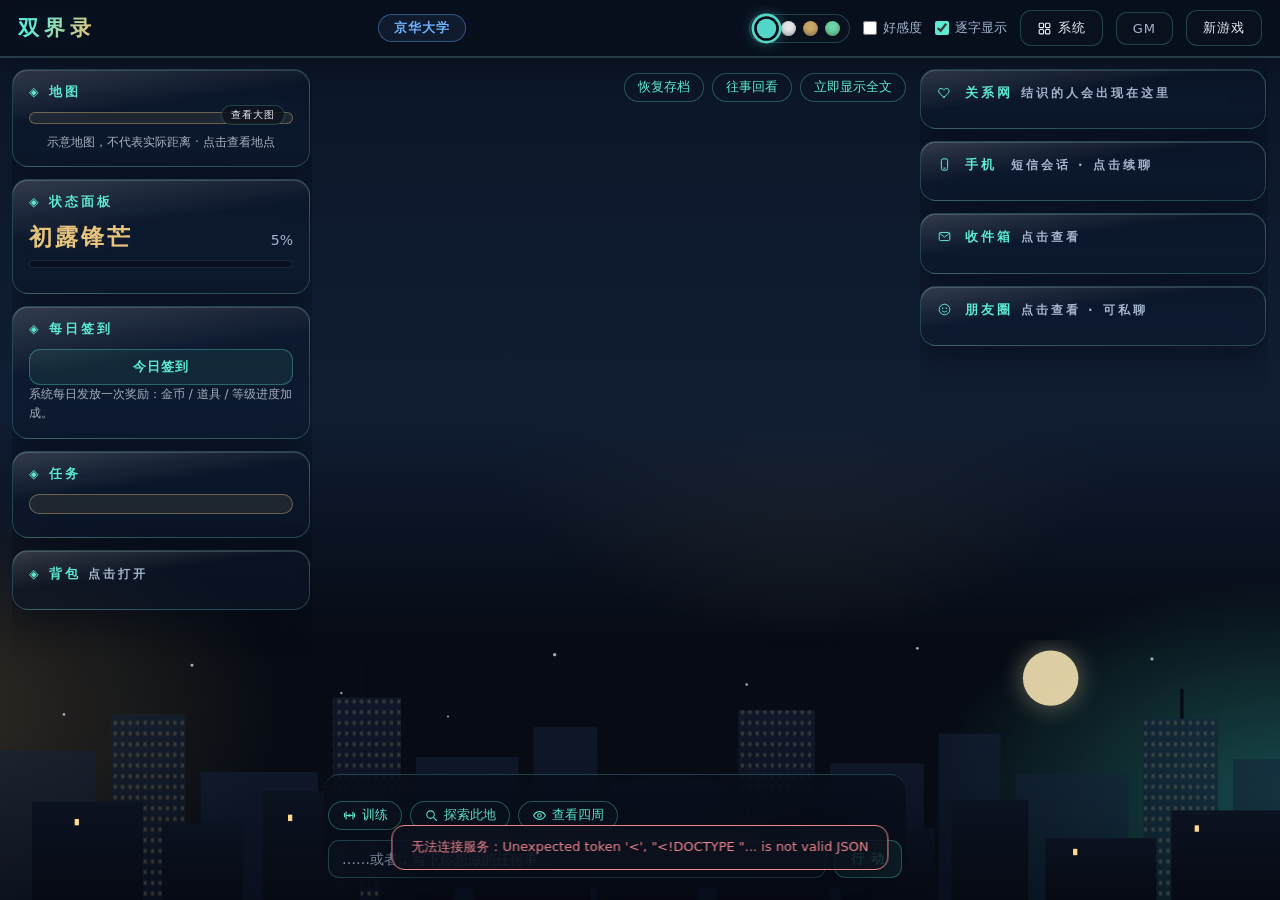
==== static/index.html @ 3343723d "feat: 老虎机改单轮＋商品图标一物一图 - 三滚轮→单滚轮：一轮对准奖品 1.65s 停稳，机身收窄字号放大 - ITEM_ICONS 精确映射 58 条目零重复（含丹药/货币/奖池专属/收藏品）" ====
<!DOCTYPE html>
<html lang="zh-CN">
<head>
<meta charset="UTF-8">
<meta name="viewport" content="width=device-width, initial-scale=1.0">
<title>双界录 · 都市心动</title>
<link rel="stylesheet" href="/static/style.css?v=20261020-urban6">
</head>
<body data-theme="night" data-mobile="story">


<!-- 都市天际线背景（随游戏时段变色；装饰层，不拦截点击） -->
<svg id="city-bg" aria-hidden="true" xmlns="http://www.w3.org/2000/svg" preserveAspectRatio="xMidYMax slice" viewBox="0 0 1200 260">
  <defs>
    <linearGradient id="cb-far" x1="0" y1="0" x2="0" y2="1">
      <stop offset="0" stop-color="var(--city-far, #16233b)"/><stop offset="1" stop-color="var(--city-far2, #0d1526)"/>
    </linearGradient>
    <linearGradient id="cb-near" x1="0" y1="0" x2="0" y2="1">
      <stop offset="0" stop-color="var(--city-near, #0b1220)"/><stop offset="1" stop-color="var(--city-near2, #060a14)"/>
    </linearGradient>
    <pattern id="cb-win" width="7" height="10" patternUnits="userSpaceOnUse">
      <rect x="1.5" y="2" width="3" height="4" rx=".6" fill="var(--city-win, #ffd98a)" opacity=".32"/>
    </pattern>
  </defs>
  <g id="cb-sky">
    <circle cx="985" cy="52" r="26" class="cb-moon"/>
    <circle cx="180" cy="40" r="1.4" class="cb-star"/><circle cx="320" cy="66" r="1.1" class="cb-star tw2"/>
    <circle cx="520" cy="30" r="1.6" class="cb-star tw3"/><circle cx="700" cy="58" r="1.2" class="cb-star"/>
    <circle cx="1080" cy="34" r="1.5" class="cb-star tw2"/><circle cx="60" cy="86" r="1.2" class="cb-star tw3"/>
    <circle cx="860" cy="24" r="1.3" class="cb-star"/><circle cx="420" cy="88" r="1" class="cb-star tw2"/>
  </g>
  <g fill="url(#cb-far)" opacity=".55">
    <rect x="0" y="120" width="90" height="140"/><rect x="104" y="86" width="70" height="174"/>
    <rect x="188" y="140" width="110" height="120"/><rect x="312" y="70" width="64" height="190"/>
    <rect x="390" y="126" width="96" height="134"/><rect x="500" y="98" width="60" height="162"/>
    <rect x="574" y="148" width="104" height="112"/><rect x="692" y="82" width="72" height="178"/>
    <rect x="778" y="132" width="88" height="128"/><rect x="880" y="104" width="58" height="156"/>
    <rect x="952" y="142" width="106" height="118"/><rect x="1072" y="90" width="70" height="170"/>
    <rect x="1156" y="128" width="44" height="132"/>
  </g>
  <g fill="url(#cb-win)">
    <rect x="104" y="86" width="70" height="174" opacity=".5"/><rect x="312" y="70" width="64" height="190" opacity=".5"/>
    <rect x="692" y="82" width="72" height="178" opacity=".5"/><rect x="1072" y="90" width="70" height="170" opacity=".5"/>
  </g>
  <g fill="url(#cb-near)">
    <rect x="30" y="168" width="104" height="92"/><rect x="152" y="188" width="76" height="72"/>
    <rect x="246" y="158" width="92" height="102"/><rect x="356" y="196" width="70" height="64"/>
    <rect x="444" y="170" width="110" height="90"/><rect x="572" y="200" width="82" height="60"/>
    <rect x="672" y="162" width="96" height="98"/><rect x="788" y="192" width="88" height="68"/>
    <rect x="892" y="166" width="72" height="94"/><rect x="980" y="202" width="104" height="58"/>
    <rect x="1098" y="176" width="102" height="84"/>
  </g>
  <g fill="var(--city-win, #ffd98a)">
    <rect x="270" y="180" width="4" height="6" class="cb-blink"/><rect x="472" y="190" width="4" height="6" class="cb-blink b2"/>
    <rect x="700" y="176" width="4" height="6" class="cb-blink b3"/><rect x="1006" y="212" width="4" height="6" class="cb-blink"/>
    <rect x="70" y="184" width="4" height="6" class="cb-blink b2"/><rect x="1120" y="190" width="4" height="6" class="cb-blink b3"/>
  </g>
  <g class="cb-antennas" stroke="var(--city-near2, #060a14)" stroke-width="3">
    <line x1="344" y1="70" x2="344" y2="40"/><line x1="728" y1="82" x2="728" y2="52"/><line x1="1108" y1="90" x2="1108" y2="62"/>
  </g>
</svg>

<!-- 内嵌图标库（线性 24px，离线可用） -->
<svg id="icon-sprite" aria-hidden="true" xmlns="http://www.w3.org/2000/svg" style="display:none">
  <symbol id="ic-bag" viewBox="0 0 24 24"><path d="M5 8h14l-1.2 12H6.2L5 8Z" fill="none" stroke="currentColor" stroke-width="1.6" stroke-linejoin="round"/><path d="M9 8V6a3 3 0 0 1 6 0v2" fill="none" stroke="currentColor" stroke-width="1.6" stroke-linecap="round"/></symbol>
  <symbol id="ic-shop" viewBox="0 0 24 24"><path d="M4 9h16l-1 3H5L4 9Z" fill="none" stroke="currentColor" stroke-width="1.6" stroke-linejoin="round"/><path d="M5.5 12v8h13v-8M9 20v-5h4v5" fill="none" stroke="currentColor" stroke-width="1.6" stroke-linejoin="round"/><path d="M7 9V7a5 5 0 0 1 10 0v2" fill="none" stroke="currentColor" stroke-width="1.6" stroke-linecap="round"/></symbol>
  <symbol id="ic-slot" viewBox="0 0 24 24"><rect x="3.5" y="5.5" width="17" height="13" rx="2.5" fill="none" stroke="currentColor" stroke-width="1.6"/><path d="M8.5 5.5v13M15.5 5.5v13" stroke="currentColor" stroke-width="1.4"/><rect x="5.7" y="9.6" width="1.8" height="4.8" rx=".9" fill="currentColor"/><rect x="12.7" y="8.4" width="1.8" height="6" rx=".9" fill="currentColor"/><rect x="19.2" y="9" width="-1.9" height="4.8" rx=".9" fill="currentColor" transform="translate(-2.2 0)"/></symbol>
  <symbol id="ic-quest" viewBox="0 0 24 24"><path d="M12 3.2 14.5 8l5.2.9-3.7 3.8.8 5.3-4.8-2.6-4.8 2.6.8-5.3L4.3 8.9 9.5 8 12 3.2Z" fill="none" stroke="currentColor" stroke-width="1.5" stroke-linejoin="round"/></symbol>
  <symbol id="ic-codex" viewBox="0 0 24 24"><rect x="5" y="3.5" width="14" height="17" rx="2" fill="none" stroke="currentColor" stroke-width="1.6"/><path d="M9 8h6M9 12h6M9 16h4" stroke="currentColor" stroke-width="1.5" stroke-linecap="round"/></symbol>
  <symbol id="ic-coin" viewBox="0 0 24 24"><circle cx="12" cy="12" r="8" fill="none" stroke="currentColor" stroke-width="1.6"/><path d="M12 8v8M9.5 9.8h3.2a1.8 1.8 0 0 1 0 3.6H10a1.8 1.8 0 0 0 0 3.6h4.3" fill="none" stroke="currentColor" stroke-width="1.4" stroke-linecap="round"/></symbol>
  <symbol id="ic-ticket" viewBox="0 0 24 24"><path d="M4 8a2 2 0 0 0 2-2h12a2 2 0 0 0 2 2v2.4a2.6 2.6 0 0 0 0 5.2V18a2 2 0 0 0-2 2H6a2 2 0 0 0-2-2v-2.4a2.6 2.6 0 0 0 0-5.2V8Z" fill="none" stroke="currentColor" stroke-width="1.5" stroke-linejoin="round"/><path d="M14 6.5v11" stroke="currentColor" stroke-width="1.4" stroke-dasharray="2 2.4"/></symbol>
  <symbol id="ic-heart" viewBox="0 0 24 24"><path d="M12 20s-7-4.3-9-8.5C1.6 8.6 3.4 5.5 6.6 5.5c2 0 3.4 1.1 4.4 2.7 1-1.6 2.4-2.7 4.4-2.7 3.2 0 5 3.1 3.6 6-2 4.2-9 8.5-9 8.5Z" fill="none" stroke="currentColor" stroke-width="1.6" stroke-linejoin="round"/></symbol>
  <symbol id="ic-phone" viewBox="0 0 24 24"><rect x="7" y="3" width="10" height="18" rx="2.4" fill="none" stroke="currentColor" stroke-width="1.6"/><path d="M10.5 17.8h3" stroke="currentColor" stroke-width="1.5" stroke-linecap="round"/></symbol>
  <symbol id="ic-mail" viewBox="0 0 24 24"><rect x="3.5" y="5.5" width="17" height="13" rx="2" fill="none" stroke="currentColor" stroke-width="1.6"/><path d="m4.5 7 7.5 6 7.5-6" fill="none" stroke="currentColor" stroke-width="1.5" stroke-linejoin="round"/></symbol>
  <symbol id="ic-moment" viewBox="0 0 24 24"><circle cx="12" cy="12" r="8.5" fill="none" stroke="currentColor" stroke-width="1.6"/><circle cx="9" cy="10" r="1.2" fill="currentColor"/><circle cx="15" cy="10" r="1.2" fill="currentColor"/><path d="M8.5 14.5a4.5 4.5 0 0 0 7 0" fill="none" stroke="currentColor" stroke-width="1.5" stroke-linecap="round"/></symbol>
  <symbol id="ic-map" viewBox="0 0 24 24"><path d="M9 4 4.5 6v14L9 18l6 2 4.5-2V4L15 6 9 4Z" fill="none" stroke="currentColor" stroke-width="1.6" stroke-linejoin="round"/><path d="M9 4v14M15 6v14" stroke="currentColor" stroke-width="1.4"/></symbol>
  <symbol id="ic-user" viewBox="0 0 24 24"><circle cx="12" cy="8.4" r="3.6" fill="none" stroke="currentColor" stroke-width="1.6"/><path d="M5 20c1-3.4 3.8-5 7-5s6 1.6 7 5" fill="none" stroke="currentColor" stroke-width="1.6" stroke-linecap="round"/></symbol>
</svg>

<header class="topbar">
  <div class="brand">
    <span class="brand-name">双界录</span>
    <span id="demo-badge" class="badge-demo" hidden
          title="未配置模型 API，当前为内置示例剧情。在项目根目录 .env 填入 LLM_BASE_URL / LLM_API_KEY / LLM_MODEL 并重启服务即可接入真实模型。">演示模式</span>
  </div>
  <div class="world-zone">
    <span class="world-chip" id="world-chip">京华大学</span>
  </div>
  <div class="top-actions">
    <div class="theme-dots" title="点击切换界面风格（含夜间模式）">
      <button class="theme-dot" data-theme="night" style="--c:#54d6c8" title="深夜（夜间模式）"></button>
      <button class="theme-dot" data-theme="ink" style="--c:#e8e8e8" title="墨纸（夜间模式）"></button>
      <button class="theme-dot" data-theme="parchment" style="--c:#c9a86a" title="羊皮卷"></button>
      <button class="theme-dot" data-theme="qinglan" style="--c:#6fd3a7" title="青岚"></button>
    </div>
    <label class="toggle" title="显示 / 隐藏好感度数值">
      <input type="checkbox" id="chk-affinity"> <span>好感度</span>
    </label>
    <label class="toggle"><input type="checkbox" id="chk-typing" checked>逐字显示</label>
    <button id="btn-sys" class="btn btn-ghost" title="打开系统界面（状态 / 背包 / 商城 / 抽奖 / 任务）"><svg class="ic" viewBox="0 0 24 24"><rect x="3.5" y="3.5" width="7" height="7" rx="1.5"/><rect x="13.5" y="3.5" width="7" height="7" rx="1.5"/><rect x="3.5" y="13.5" width="7" height="7" rx="1.5"/><rect x="13.5" y="13.5" width="7" height="7" rx="1.5"/></svg>系统</button>
    <a id="btn-gm" class="btn btn-ghost" href="/gm" target="_blank" rel="noopener" title="GM 后台：改写角色性格/身份/礼物偏好（DM 工具）">GM</a>
    <button id="btn-new" class="btn btn-ghost">新游戏</button>
  </div>
</header>
<nav class="mobile-nav" aria-label="游戏面板">
  <button class="mobile-tab" data-panel="story" aria-pressed="true">剧情</button>
  <button class="mobile-tab" data-panel="status" aria-pressed="false">地图与状态</button>
  <button class="mobile-tab" data-panel="people" aria-pressed="false">人物与消息</button>
</nav>

<main class="grid">

  <!-- 左栏：地图 + 系统分格 -->
  <aside class="panel panel-left">
    <section class="card">
      <h3 class="card-title">◈ 地图</h3>
      <div id="map-now" class="map-now"></div>
      <div id="map-canvas" class="map-canvas"></div>
      <p class="dim small map-legend">示意地图，不代表实际距离 · 点击查看地点</p>
    </section>

    <section class="card">
      <h3 class="card-title">◈ 状态面板</h3>
      <div class="realm-row">
        <span id="realm-name" class="realm-name">初露锋芒</span>
        <span id="realm-progress-num" class="dim">5%</span>
      </div>
      <div id="identity-line" class="dim small" title="主角的身份"></div>
      <div id="purse-line" class="dim small" title="金币与抽奖券"></div>
      <div id="technique-line" class="dim small" title="初始天赋，每人限领一次"></div>
      <div id="power-line" class="dim small" title="灵能觉醒：心动系统的隐藏功能"></div>
      <div class="bar"><div id="realm-bar" class="bar-fill"></div></div>
      <div id="stats" class="stats"></div>
    </section>

    <section class="card">
      <h3 class="card-title">◈ 每日签到</h3>
      <button id="btn-signin" class="btn btn-accent full">今日签到</button>
      <p id="signin-hint" class="dim small">系统每日发放一次奖励：金币 / 道具 / 等级进度加成。</p>
    </section>

    <section class="card">
      <h3 class="card-title">◈ 任务</h3>
      <div id="quest-main" class="quest-main"></div>
      <div id="quest-side"></div>
    </section>

    <section class="card">
      <h3 class="card-title card-link" id="bag-card-title" title="点击打开背包">◈ 背包 <span class="dim small">点击打开</span></h3>
      <div id="bag"></div>
    </section>
  </aside>

  <!-- 中栏：剧情阅读流 -->
  <section class="panel panel-center">
    <div class="reading-tools"><button id="btn-backups" class="chip">恢复存档</button><button id="btn-history" class="chip">往事回看</button><button id="btn-reveal" class="chip">立即显示全文</button></div>
    <div id="story-flow"></div>
    <div class="action-zone">
      <p id="busy-hint" role="status" aria-live="polite" hidden>正在推演，生成期间请稍候；失败后可重试，原进度会保留。</p>
      <div id="choices" class="choices"></div>
      <div class="quick-row">
        <button class="chip" data-qa="cultivate" title="投入训练——健身或自习，提升自己"><svg class="ic" viewBox="0 0 24 24"><path d="M6.5 6.5v11M17.5 6.5v11M4 9v5M20 9v5M6.5 12h11"/><circle cx="12" cy="12" r="1.2"/></svg>训练</button>
        <button class="chip" data-qa="explore" title="探索当前地点周边，可能揭示迷雾"><svg class="ic" viewBox="0 0 24 24"><circle cx="10.5" cy="10.5" r="6"/><path d="m15.5 15.5 4.5 4.5"/></svg>探索此地</button>
        <button class="chip" data-qa="look" title="观察四周环境与人物"><svg class="ic" viewBox="0 0 24 24"><path d="M2.5 12S6 5.8 12 5.8 21.5 12 21.5 12 18 18.2 12 18.2 2.5 12 2.5 12Z"/><circle cx="12" cy="12" r="2.8"/></svg>查看四周</button>
      </div>
      <div class="input-row">
        <input id="free-input" type="text" maxlength="500" placeholder="……或者，写下你想做的任何事">
        <button id="btn-act" class="btn btn-accent">行 动</button>
      </div>
    </div>
  </section>

  <!-- 右栏：关系网 + 收件箱分格 -->
  <aside class="panel panel-right">
    <section class="card" id="relations-card">
      <h3 class="card-title"><svg class="ci"><use href="#ic-heart"/></svg> 关系网 <span class="dim small">结识的人会出现在这里</span></h3>
      <div id="relations"></div>
    </section>
    <section class="card">
      <h3 class="card-title"><svg class="ci"><use href="#ic-phone"/></svg> 手机 <span class="dim small phone-hint">短信会话 · 点击续聊</span></h3>
      <div id="phone-list"></div>
    </section>
    <section class="card">
      <h3 class="card-title"><svg class="ci"><use href="#ic-mail"/></svg> 收件箱 <span class="dim small">点击查看</span> <span id="inbox-dot" class="dot" hidden></span></h3>
      <div id="inbox" class="inbox-list"></div>
    </section>
    <section class="card">
      <h3 class="card-title"><svg class="ci"><use href="#ic-moment"/></svg> 朋友圈 <span class="dim small">点击查看 · 可私聊</span></h3>
      <div id="moments" class="inbox-list moments-list"></div>
    </section>
  </aside>
</main>

<!-- 地图大图查看界面 -->
<div id="map-modal" class="map-modal" role="dialog" aria-modal="true" aria-label="世界地图" hidden>
  <div class="map-modal-box">
    <div class="map-modal-head">
      <div id="map-crumbs" class="map-crumbs"></div>
      <div id="map-now-big" class="map-now"></div>
      <button id="map-modal-close" class="tab-close" title="关闭">✕</button>
    </div>
    <div id="map-canvas-big" class="map-canvas map-canvas-big"></div>
    <div id="map-detail" class="map-detail" hidden></div>
  </div>
</div>

<!-- 系统界面（状态 / 背包 / 任务） -->
<div id="sys-modal" class="overlay" role="dialog" aria-modal="true" aria-label="系统" hidden>
  <div class="sys-box">
    <div class="sys-head">
      <div class="sys-tabs">
        <button class="sys-tab active" data-tab="status"><svg class="ti"><use href="#ic-user"/></svg>状态</button>
        <button class="sys-tab" data-tab="bag"><svg class="ti"><use href="#ic-bag"/></svg>背包</button>
        <button class="sys-tab" data-tab="shop"><svg class="ti"><use href="#ic-shop"/></svg>商城</button>
        <button class="sys-tab" data-tab="lottery"><svg class="ti"><use href="#ic-slot"/></svg>抽奖</button>
        <button class="sys-tab" data-tab="quest"><svg class="ti"><use href="#ic-quest"/></svg>任务</button>
        <button class="sys-tab" data-tab="codex"><svg class="ti"><use href="#ic-codex"/></svg>图鉴</button>
      </div>
      <button id="sys-modal-close" class="tab-close" title="关闭">✕</button>
    </div>
    <div class="sys-body">
      <section id="sys-tab-status" class="sys-pane active">
        <div class="realm-row">
          <span id="sys-realm-name" class="realm-name"></span>
          <span id="sys-realm-pct" class="dim"></span>
        </div>
        <div class="bar"><div id="sys-realm-bar" class="bar-fill"></div></div>
        <div id="sys-stats" class="stats"></div>
        <div class="npc-sec">◈ 穿搭栏</div>
        <div id="sys-equip" class="equip-grid"></div>
        <div class="sys-signin">
          <button id="sys-btn-signin" class="btn btn-accent full">今日签到</button>
          <p class="dim small">系统每日发放一次奖励：金币 / 道具 / 等级进度加成。</p>
        </div>
      </section>
      <section id="sys-tab-bag" class="sys-pane">
        <div id="sys-bag" class="bag-grid"></div>
      </section>
      <section id="sys-tab-shop" class="sys-pane">
        <div id="sys-currency" class="map-now"></div>
        <div id="shop-cats" class="shop-cats" role="tablist" aria-label="商城分类"></div>
        <div id="sys-shop" class="bag-grid"></div>
      </section>
      <section id="sys-tab-lottery" class="sys-pane">
        <div class="lottery-top">
          <div class="lottery-tickets">🎟 抽奖券剩余 <b id="lot-tickets">…</b> 张 <span class="dim small" id="lot-total"></span></div>
          <button id="lot-draw" class="btn btn-accent lot-draw-btn">立 即 抽 奖</button>
        </div>
        <div id="lot-slot-wrap" class="lot-slot-wrap" aria-hidden="true">
          <div class="slot-marquee"><span class="slot-bulb"></span>LUCKY · 都市老虎机<span class="slot-bulb r"></span></div>
          <div class="slot-body">
            <div class="slot-reel single"><div class="slot-strip" data-reel="0"></div></div>
            <div class="slot-payline"></div>
          </div>
          <div class="slot-feet">☜ 拉杆在右边的按钮上 —— 立即抽奖 ☞</div>
        </div>
        <div id="lot-result" class="lot-result" hidden></div>
        <div class="npc-sec">◈ 新手奖池</div>
        <div id="lot-pools" class="lot-pools"></div>
        <div class="npc-sec">◈ 最近抽取</div>
        <div id="lot-history" class="lot-history"></div>
      </section>
      <section id="sys-tab-quest" class="sys-pane">
        <div id="sys-quest-main"></div>
        <div id="sys-quest-side"></div>
      </section>
      <section id="sys-tab-codex" class="sys-pane">
        <div class="npc-sec">◈ 人物图鉴</div>
        <div id="codex-people" class="codex-grid"></div>
        <div class="npc-sec">◈ 地点图鉴</div>
        <div id="codex-places" class="dim small"></div>
        <div class="npc-sec">◈ 成就</div>
        <div id="codex-achievements" class="codex-ach"></div>
      </section>
    </div>
  </div>
</div>

<!-- NPC 详情弹窗 -->
<div id="npc-modal" role="dialog" aria-modal="true" aria-label="人物档案" hidden>
  <div class="npc-box">
    <div class="sys-head">
      <div id="npc-m-title"></div>
      <button id="npc-modal-close" class="tab-close" title="关闭">✕</button>
    </div>
    <div id="npc-m-body"></div>
  </div>
</div>

<!-- 消息详情弹窗 -->
<div id="msg-modal" role="dialog" aria-modal="true" aria-label="消息详情" hidden>
  <div class="npc-box">
    <div class="sys-head">
      <div id="msg-m-title"></div>
      <button id="msg-modal-close" class="tab-close" title="关闭">✕</button>
    </div>
    <div id="msg-m-body"></div>
  </div>
</div>

<!-- 赠送礼物选人弹窗 -->
<div id="gift-modal" class="overlay" role="dialog" aria-modal="true" aria-label="赠送礼物" hidden>
  <div class="sys-box gift-box">
    <div class="sys-head">
      <h2 id="gift-title">把礼物送给谁？</h2>
      <button id="gift-close" class="tab-close" aria-label="关闭">✕</button>
    </div>
    <div id="gift-pick" class="gift-list"></div>
  </div>
</div>

<!-- 手机聊天弹窗 -->
<div id="chat-modal" class="overlay" role="dialog" aria-modal="true" aria-label="手机短信" hidden>
  <div class="sys-box chat-box">
    <div class="sys-head">
      <h2 id="chat-title">短信</h2>
      <button id="chat-close" class="tab-close" aria-label="关闭">✕</button>
    </div>
    <div id="chat-body" class="chat-body"></div>
    <div class="chat-input-row">
      <input id="chat-input" type="text" maxlength="200" placeholder="输入消息……">
      <button id="chat-send" class="btn btn-accent">发送</button>
    </div>
  </div>
</div>

<!-- 结局弹窗 -->
<div id="ending-modal" class="overlay" role="dialog" aria-modal="true" aria-label="大结局" hidden>
  <div class="sys-box ending-box">
    <h2 id="ending-title">大结局</h2>
    <p id="ending-text" class="dim"></p>
    <button id="ending-close" class="btn btn-accent full">写下句点，继续番外</button>
  </div>
</div>

<!-- 新游戏弹窗 -->
<div id="modal" class="modal-mask" role="dialog" aria-modal="true" aria-labelledby="new-title" hidden>
  <div class="modal">
    <h2 id="new-title">开启新的故事</h2>
    <p class="dim">你是京华大学的大一新生。报到日的夜晚，神秘的"心动系统"降临——属于你的大学生活，就此开场。</p>
    <label class="field">主角姓名
      <input id="inp-name" type="text" maxlength="12" value="林川">
    </label>
    <div class="modal-actions">
      <button id="btn-start" class="btn btn-accent">开始游戏</button>
      <button id="btn-cancel-new" class="btn btn-ghost">返回</button>
    </div>
  </div>
</div>
<div id="history-modal" class="overlay" role="dialog" aria-modal="true" aria-label="往事回看" hidden>
  <div class="sys-box">
    <div class="sys-head"><h2 id="history-title">往事回看</h2><button id="history-close" class="tab-close" aria-label="关闭">✕</button></div>
    <div id="history-body" class="sys-body"></div>
  </div>
</div>

<div id="toast" class="toast" hidden></div>

<script src="/static/app.js?v=20261019-urban5"></script>
</body>
</html>
---- static/style.css ----
/* ============================================================
   双界录 · 玻璃拟态设计系统
   概念：夜色灵境 HUD —— 玻璃面板即"系统"的具象
   层级：极光背景 → 玻璃卡(blur14) → 玻璃控件(blur8) → 玻璃浮层(blur24)
   ============================================================ */

/* ============ 主题令牌 ============ */
:root, body[data-theme="night"] {
  --bg: #070b14;
  --aurora-a: rgba(64, 224, 208, .30);   /* 灵气·青 */
  --aurora-b: rgba(230, 192, 105, .22);  /* 灵气·金 */
  --aurora-c: rgba(96, 140, 255, .26);   /* 都市·蓝 */
  --glass-bg: rgba(16, 23, 38, .48);
  --glass-bg-strong: rgba(12, 17, 29, .78);
  --glass-bd: rgba(115, 235, 235, .22);
  --glass-hl: rgba(255, 255, 255, .16);  /* 顶部高光 */
  --glass-bar: rgba(9, 13, 22, .66);
  --line: rgba(255, 255, 255, .09);
  --text: #e6edf7;
  --dim: #a4b4cc;
  --accent: #5eead4;
  --gold: #e8c57c;
  --urban: #6fb1ff;
  --xianxia: #7fe3b8;
  --danger: #f08690;
  --shadow: rgba(2, 6, 16, .45);
  --tintA-bg: rgba(94, 234, 212, .08);
  --tintA-bd: rgba(94, 234, 212, .32);
  --tintG-bg: rgba(232, 197, 124, .09);
  --tintG-bd: rgba(232, 197, 124, .38);
  --tintU-bg: rgba(111, 177, 255, .09);
  --tintU-bd: rgba(111, 177, 255, .38);
  --mask: rgba(3, 7, 15, .62);
  --map-water: rgba(8, 14, 26, .55);
  --map-label-stroke: rgba(4, 8, 16, .65);
  --blur-card: 14px;
  --blur-bar: 20px;
  --blur-modal: 24px;
}

body[data-theme="ink"] {
  --bg: #060607;
  --aurora-a: rgba(235, 240, 255, .10);
  --aurora-b: rgba(255, 255, 255, .06);
  --aurora-c: rgba(200, 208, 228, .09);
  --glass-bg: rgba(22, 22, 26, .50);
  --glass-bg-strong: rgba(14, 14, 17, .80);
  --glass-bd: rgba(255, 255, 255, .17);
  --glass-hl: rgba(255, 255, 255, .12);
  --glass-bar: rgba(10, 10, 12, .68);
  --line: rgba(255, 255, 255, .12);
  --text: #eceef2;
  --dim: #a8a8b6;
  --accent: #d6dade;
  --gold: #c2ab74;
  --urban: #a9c4e8;
  --xianxia: #b4d4c0;
  --danger: #da9098;
  --shadow: rgba(0, 0, 0, .5);
  --tintA-bg: rgba(255, 255, 255, .05);
  --tintA-bd: rgba(255, 255, 255, .18);
  --tintG-bg: rgba(194, 171, 116, .09);
  --tintG-bd: rgba(194, 171, 116, .32);
  --tintU-bg: rgba(169, 196, 232, .07);
  --tintU-bd: rgba(169, 196, 232, .3);
  --mask: rgba(0, 0, 0, .6);
  --map-water: rgba(12, 12, 15, .5);
  --map-label-stroke: rgba(5, 5, 8, .6);
}

body[data-theme="parchment"] {
  --bg: #efe7d6;
  --aurora-a: rgba(196, 148, 66, .20);
  --aurora-b: rgba(226, 178, 108, .26);
  --aurora-c: rgba(150, 120, 70, .14);
  --glass-bg: rgba(255, 252, 243, .52);
  --glass-bg-strong: rgba(252, 247, 235, .82);
  --glass-bd: rgba(132, 96, 34, .30);
  --glass-hl: rgba(255, 255, 255, .75);
  --glass-bar: rgba(247, 240, 224, .7);
  --line: rgba(120, 90, 40, .18);
  --text: #35291a;
  --dim: #5e4e35;
  --accent: #8a6a26;
  --gold: #9c7a24;
  --urban: #3e6899;
  --xianxia: #47765a;
  --danger: #a34040;
  --shadow: rgba(120, 90, 40, .22);
  --tintA-bg: rgba(138, 106, 38, .08);
  --tintA-bd: rgba(138, 106, 38, .32);
  --tintG-bg: rgba(156, 122, 36, .10);
  --tintG-bd: rgba(156, 122, 36, .4);
  --tintU-bg: rgba(62, 104, 153, .08);
  --tintU-bd: rgba(62, 104, 153, .34);
  --mask: rgba(90, 70, 40, .32);
  --map-water: rgba(216, 197, 158, .55);
  --map-label-stroke: rgba(255, 250, 238, .92);
}

body[data-theme="qinglan"] {
  --bg: #06100c;
  --aurora-a: rgba(96, 220, 160, .28);
  --aurora-b: rgba(214, 190, 116, .18);
  --aurora-c: rgba(70, 160, 200, .18);
  --glass-bg: rgba(14, 27, 21, .48);
  --glass-bg-strong: rgba(10, 20, 15, .8);
  --glass-bd: rgba(140, 255, 200, .23);
  --glass-hl: rgba(230, 255, 240, .13);
  --glass-bar: rgba(8, 17, 12, .68);
  --line: rgba(190, 255, 220, .1);
  --text: #e0efe6;
  --dim: #9ab8a8;
  --accent: #74dcb0;
  --gold: #dcc282;
  --urban: #79b2e8;
  --xianxia: #8ce6bc;
  --danger: #e8848f;
  --shadow: rgba(1, 8, 5, .45);
  --tintA-bg: rgba(116, 220, 176, .08);
  --tintA-bd: rgba(116, 220, 176, .3);
  --tintG-bg: rgba(220, 194, 130, .08);
  --tintG-bd: rgba(220, 194, 130, .34);
  --tintU-bg: rgba(121, 178, 232, .08);
  --tintU-bd: rgba(121, 178, 232, .3);
  --mask: rgba(2, 10, 6, .6);
  --map-water: rgba(7, 18, 13, .55);
  --map-label-stroke: rgba(3, 10, 7, .65);
}

/* ============ 基础 ============ */
* { box-sizing: border-box; margin: 0; padding: 0; }
[hidden] { display: none !important; }

html, body { height: 100%; }

body {
  background: var(--bg);
  color: var(--text);
  font-family: "Microsoft YaHei UI", "Microsoft YaHei", "PingFang SC", system-ui, sans-serif;
  display: flex;
  flex-direction: column;
  height: 100vh;
  overflow: hidden;
  font-size: 14px;
}

/* 灵气极光：唯一的的环境动效 */
body::before, body::after {
  content: "";
  position: fixed;
  inset: -30%;
  z-index: -1;
  pointer-events: none;
  background:
    radial-gradient(38% 32% at 24% 22%, var(--aurora-a), transparent 70%),
    radial-gradient(30% 26% at 78% 30%, var(--aurora-c), transparent 70%),
    radial-gradient(34% 30% at 60% 82%, var(--aurora-b), transparent 70%);
}
body::after {
  background:
    radial-gradient(26% 22% at 82% 74%, var(--aurora-a), transparent 70%),
    radial-gradient(30% 24% at 12% 68%, var(--aurora-b), transparent 70%),
    radial-gradient(24% 30% at 58% 42%, var(--aurora-b), transparent 72%);
  animation: aurora-drift 28s ease-in-out infinite alternate;
}
body::before { animation: aurora-drift 36s ease-in-out infinite alternate-reverse; }

@keyframes aurora-drift {
  from { transform: translate3d(-2%, -1.5%, 0) scale(1); }
  to   { transform: translate3d(2.5%, 2%, 0) scale(1.06); }
}

.dim { color: var(--dim); }
.small { font-size: 12px; line-height: 1.6; }

:focus-visible { outline: 2px solid var(--accent); outline-offset: 2px; border-radius: 6px; }

button { font-family: inherit; cursor: pointer; }

/* 细滚动条 */
::-webkit-scrollbar { width: 8px; height: 8px; }
::-webkit-scrollbar-thumb { background: var(--glass-bd); border-radius: 4px; }
::-webkit-scrollbar-thumb:hover { background: var(--line); }
::-webkit-scrollbar-track { background: transparent; }

/* ============ 顶栏（最实的玻璃层） ============ */
.topbar {
  display: flex;
  align-items: center;
  justify-content: space-between;
  gap: 12px;
  padding: 10px 18px;
  border-bottom: 1px solid var(--glass-bd);
  background: var(--glass-bar);
  backdrop-filter: blur(var(--blur-bar)) saturate(150%);
  -webkit-backdrop-filter: blur(var(--blur-bar)) saturate(150%);
  box-shadow: inset 0 1px 0 var(--glass-hl), 0 4px 24px var(--shadow);
  flex-shrink: 0;
  z-index: 10;
}

.brand { display: flex; align-items: center; gap: 10px; }
.brand-name {
  font-size: 21px;
  font-weight: 700;
  letter-spacing: 5px;
  background: linear-gradient(120deg, var(--accent) 20%, var(--gold) 90%);
  -webkit-background-clip: text;
  background-clip: text;
  color: transparent;
  filter: drop-shadow(0 0 14px var(--tintA-bg));
}

.badge-demo {
  font-size: 11px;
  color: var(--gold);
  border: 1px solid var(--tintG-bd);
  background: var(--tintG-bg);
  border-radius: 999px;
  padding: 2px 9px;
  cursor: help;
  backdrop-filter: blur(8px);
}

.world-zone { display: flex; align-items: center; gap: 10px; }

.world-chip {
  padding: 4px 15px;
  border-radius: 999px;
  font-size: 13px;
  font-weight: 600;
  letter-spacing: 1px;
  border: 1px solid var(--tintU-bd);
  color: var(--urban);
  background: var(--tintU-bg);
  backdrop-filter: blur(8px);
  white-space: nowrap;
}
.world-chip.xianxia {
  border-color: var(--tintA-bd);
  color: var(--xianxia);
  background: var(--tintA-bg);
}

.top-actions { display: flex; align-items: center; gap: 13px; }

/* 风格色点 */
.theme-dots {
  display: flex;
  align-items: center;
  gap: 7px;
  padding: 6px 9px;
  border: 1px solid var(--glass-bd);
  border-radius: 999px;
  background: var(--glass-bg);
  backdrop-filter: blur(8px);
}
.theme-dot {
  width: 15px;
  height: 15px;
  border-radius: 50%;
  border: none;
  background: var(--c);
  box-shadow: inset 0 -2px 4px rgba(0, 0, 0, .3), 0 0 0 1px rgba(0, 0, 0, .2);
  transition: transform .15s ease, box-shadow .15s ease;
  padding: 0;
}
.theme-dot:hover { transform: scale(1.3); }
.theme-dot.active {
  transform: scale(1.3);
  box-shadow: 0 0 0 2px var(--bg), 0 0 0 4px var(--c), 0 0 12px var(--c);
}

.toggle { display: flex; align-items: center; gap: 6px; font-size: 13px; color: var(--dim); cursor: pointer; white-space: nowrap; }
.toggle input { accent-color: var(--accent); width: 14px; height: 14px; }

/* ============ 三栏布局 ============ */
.grid {
  flex: 1;
  min-height: 0;
  display: grid;
  grid-template-columns: 300px minmax(0, 1fr) 348px;
  gap: 12px;
  padding: 12px;
}

.panel { min-height: 0; display: flex; flex-direction: column; gap: 12px; overflow-y: auto; padding-right: 2px; }

/* ============ 玻璃卡片 ============ */
.card {
  background:
    linear-gradient(172deg, var(--glass-hl), transparent 40%),
    var(--glass-bg);
  backdrop-filter: blur(var(--blur-card)) saturate(140%);
  -webkit-backdrop-filter: blur(var(--blur-card)) saturate(140%);
  border: 1px solid var(--glass-bd);
  border-radius: 16px;
  padding: 14px 16px;
  flex-shrink: 0;
  box-shadow: 0 10px 34px var(--shadow), inset 0 1px 0 var(--glass-hl);
}
.card-title {
  font-size: 12.5px;
  letter-spacing: 3px;
  color: var(--accent);
  margin-bottom: 11px;
  font-weight: 600;
}

/* ============ 地图卡片 ============ */
.map-now {
  font-size: 12px;
  color: var(--gold);
  background: var(--tintG-bg);
  border: 1px solid var(--tintG-bd);
  border-radius: 8px;
  padding: 5px 9px;
  margin-bottom: 9px;
}

.map-tabs { display: flex; gap: 5px; margin-bottom: 9px; }
.map-tab {
  flex: 1;
  background: transparent;
  border: 1px solid var(--line);
  border-radius: 8px;
  color: var(--dim);
  font-size: 12px;
  padding: 5px 0;
  letter-spacing: 2px;
  transition: all .15s ease;
}
.map-tab:hover { color: var(--text); border-color: var(--glass-bd); }
.map-tab.active {
  color: var(--accent);
  border-color: var(--tintA-bd);
  background: var(--tintA-bg);
}

.map-canvas { position: relative; cursor: zoom-in; border-radius: 12px; }
.map-canvas svg {
  width: 100%;
  height: auto;
  display: block;
  border-radius: 12px;
  background: rgba(0, 0, 0, .12);
}
.map-canvas::after {
  content: "查看大图";
  position: absolute;
  right: 8px;
  bottom: 8px;
  font-size: 10px;
  letter-spacing: 1px;
  color: var(--text);
  background: var(--glass-bg-strong);
  border: 1px solid var(--glass-bd);
  backdrop-filter: blur(8px);
  border-radius: 999px;
  padding: 2px 9px;
  pointer-events: none;
}
.map-legend { margin-top: 7px; text-align: center; color: var(--text); opacity: .72; }
#signin-hint { color: var(--text); opacity: .7; }

.mplace { cursor: pointer; }
.mplace:hover .mp-dot { fill: var(--gold); }
.mp-dot {
  fill: var(--accent);
  stroke: var(--bg);
  stroke-width: 1.5;
  transition: fill .12s ease;
}
.mp-label {
  fill: var(--text);
  font-size: 11.5px;
  paint-order: stroke;
  stroke: rgba(0, 0, 0, .55);
  stroke-width: 3px;
  font-family: "Microsoft YaHei UI", "Microsoft YaHei", sans-serif;
}
.mplace:hover .mp-label { fill: var(--gold); }
.mp-cur {
  fill: none;
  stroke: var(--accent);
  stroke-width: 1.5;
  transform-box: fill-box;
  transform-origin: center;
  animation: mp-pulse 1.8s ease-out infinite;
}
@keyframes mp-pulse {
  0% { transform: scale(.55); opacity: 1; }
  100% { transform: scale(2); opacity: 0; }
}
/* ---- 三级地图：标注牌 / 未探明 / 建筑 ---- */
.lp-bg { fill: rgba(10, 16, 14, .60); stroke: rgba(255, 255, 255, .10); stroke-width: .6; }
.lp-t {
  fill: var(--text); letter-spacing: .5px;
  font-family: "Noto Serif SC", "STZhongsong", "SimSun", serif;
}
.lp-gold .lp-bg { stroke: rgba(255, 209, 102, .5); }
.lp-gold .lp-t { fill: var(--gold); font-weight: 700; }
.lp-und .lp-bg { fill: rgba(10, 16, 14, .45); stroke: var(--dim); stroke-dasharray: 2 2; }
.lp-und .lp-t { fill: var(--dim); }
body[data-theme="parchment"] .lp-bg { fill: rgba(64, 50, 30, .55); }
.undisc { opacity: .82; }
.undisc-ring { fill: none; stroke: var(--dim); stroke-width: .8; stroke-dasharray: 3 4; opacity: .8; }
.mplace.undisc:hover, .mcountry.undisc:hover, .mcity.undisc:hover { opacity: 1; }
.bld { transition: transform .15s ease; }
.mplace:hover .bld { transform: translateY(-1.5px); }
.bwall { fill: var(--tintG-bg); stroke: var(--tintG-bd); stroke-width: .7; }
.broof { fill: var(--gold); opacity: .85; }
.brim { fill: none; stroke: var(--tintA-bd); stroke-width: 1.1; }
.bld-shadow { fill: rgba(0, 0, 0, .28); }
.md-und {
  font-size: 11px; color: var(--dim);
  border: 1px dashed var(--dim); border-radius: 8px; padding: 1px 8px;
}

/* ============ 系统面板 ============ */
.realm-row { display: flex; justify-content: space-between; align-items: baseline; margin-bottom: 7px; }
.realm-name { font-size: 23px; font-weight: 700; color: var(--gold); letter-spacing: 3px; text-shadow: 0 0 18px var(--tintG-bg); }

.bar {
  height: 8px;
  border-radius: 4px;
  background: rgba(0, 0, 0, .3);
  border: 1px solid var(--line);
  overflow: hidden;
}
.bar-fill {
  height: 100%;
  width: 0;
  background: linear-gradient(90deg, var(--accent), var(--gold));
  box-shadow: 0 0 10px var(--tintA-bd);
  transition: width .7s cubic-bezier(.22, 1, .36, 1);
}

.stats { display: grid; grid-template-columns: 1fr 1fr; gap: 7px; margin-top: 11px; }
.stat {
  background: var(--tintA-bg);
  border: 1px solid var(--tintA-bd);
  border-radius: 9px;
  padding: 6px 9px;
  font-size: 12px;
  display: flex;
  justify-content: space-between;
  backdrop-filter: blur(6px);
}
.stat b { color: var(--accent); font-weight: 600; }
.stat-b { font-style: normal; font-size: 10px; color: var(--gold); margin-left: 3px; }

.quest-main {
  border: 1px solid var(--tintG-bd);
  background: var(--tintG-bg);
  border-radius: 11px;
  padding: 9px 11px;
  margin-bottom: 9px;
}
.quest-main .q-title { color: var(--gold); font-size: 13px; font-weight: 600; margin-bottom: 4px; }
.quest-side {
  border: 1px solid var(--tintU-bd);
  background: var(--tintU-bg);
  border-radius: 11px;
  padding: 9px 11px;
  margin-bottom: 7px;
}
.quest-side .q-title { color: var(--urban); font-size: 13px; font-weight: 600; margin-bottom: 4px; }
.q-desc { font-size: 12px; color: var(--dim); line-height: 1.65; }
.quest-done { opacity: .5; border-style: dashed; }
.quest-done .q-title { color: var(--dim); }

.item-row {
  display: flex;
  justify-content: space-between;
  gap: 8px;
  padding: 6px 0;
  border-bottom: 1px solid var(--line);
  font-size: 13px;
}
.item-row:last-child { border-bottom: none; }
.item-count { color: var(--gold); flex-shrink: 0; }
.item-desc { color: var(--dim); font-size: 11px; }

/* ============ 剧情阅读流 ============ */
.panel-center { overflow: hidden; }

#story-flow {
  flex: 1;
  min-height: 0;
  overflow-y: auto;
  padding: 20px 10px 14px 2px;
}

.seg { padding: 14px 4px 18px; animation: seg-in .4s ease; }
.seg + .seg { border-top: 1px solid var(--line); }

@keyframes seg-in {
  from { opacity: 0; transform: translateY(6px); }
  to { opacity: 1; transform: none; }
}

.seg-head {
  display: flex;
  align-items: center;
  gap: 8px;
  margin-bottom: 9px;
  font-size: 11px;
  color: var(--dim);
  letter-spacing: 1.5px;
}
.wchip {
  font-size: 10px;
  padding: 1.5px 9px;
  border-radius: 999px;
  border: 1px solid var(--tintU-bd);
  color: var(--urban);
  background: var(--tintU-bg);
}
.wchip.xianxia { border-color: var(--tintA-bd); color: var(--xianxia); background: var(--tintA-bg); }

.seg-text {
  font-family: "Noto Serif SC", "Source Han Serif SC", "STZhongsong", "SimSun", serif;
  font-size: 16px;
  line-height: 2.05;
  white-space: pre-wrap;
  text-align: justify;
}

.seg-chosen {
  margin-top: 9px;
  font-size: 12px;
  color: var(--dim);
  font-style: italic;
  padding-left: 11px;
  border-left: 2px solid var(--tintA-bd);
}

.action-zone {
  border-top: 1px solid var(--glass-bd);
  padding: 12px 4px 10px;
  background: var(--glass-bar);
  backdrop-filter: blur(var(--blur-bar)) saturate(140%);
  -webkit-backdrop-filter: blur(var(--blur-bar)) saturate(140%);
  border-radius: 16px 16px 0 0;
}

.choices { display: grid; gap: 12px; margin-bottom: 14px; }

.choice-btn {
  text-align: left;
  color: var(--text);
  background: var(--glass-bg);
  backdrop-filter: blur(8px);
  -webkit-backdrop-filter: blur(8px);
  border: 1px solid var(--glass-bd);
  border-radius: 11px;
  padding: 10px 15px;
  font-size: 14px;
  transition: transform .15s ease, border-color .15s ease, background .15s ease;
}
.choice-btn:hover {
  border-color: var(--tintA-bd);
  background: var(--tintA-bg);
  transform: translateX(3px);
}
.choice-btn:disabled { opacity: .4; cursor: not-allowed; transform: none; }

.quick-row { display: flex; gap: 8px; margin-bottom: 10px; flex-wrap: wrap; }
.chip {
  display: inline-flex;
  align-items: center;
  gap: 5px;
  background: var(--glass-bg);
  backdrop-filter: blur(8px);
  -webkit-backdrop-filter: blur(8px);
  border: 1px solid var(--tintA-bd);
  color: var(--accent);
  border-radius: 999px;
  padding: 5px 13px;
  font-size: 12.5px;
  transition: all .15s ease;
}
.chip:hover { background: var(--tintA-bg); transform: translateY(-1px); }
.chip:disabled { opacity: .4; cursor: not-allowed; transform: none; }

.ic { width: 15px; height: 15px; stroke: currentColor; fill: none; stroke-width: 1.8; stroke-linecap: round; stroke-linejoin: round; flex-shrink: 0; }

.input-row { display: flex; gap: 8px; }
#free-input {
  flex: 1;
  background: var(--glass-bg);
  backdrop-filter: blur(8px);
  -webkit-backdrop-filter: blur(8px);
  border: 1px solid var(--glass-bd);
  border-radius: 11px;
  padding: 10px 13px;
  color: var(--text);
  font-size: 14px;
  outline: none;
  font-family: inherit;
  transition: border-color .15s ease, box-shadow .15s ease;
}
#free-input:focus { border-color: var(--tintA-bd); box-shadow: 0 0 0 3px var(--tintA-bg); }
#free-input:disabled { opacity: .5; }

/* ============ 按钮 ============ */
.btn {
  display: inline-flex;
  align-items: center;
  gap: 6px;
  border: 1px solid var(--glass-bd);
  background: var(--glass-bg);
  backdrop-filter: blur(8px);
  -webkit-backdrop-filter: blur(8px);
  color: var(--text);
  border-radius: 11px;
  padding: 8px 16px;
  font-size: 13px;
  transition: transform .15s ease, border-color .15s ease, box-shadow .15s ease, background .15s ease;
  letter-spacing: 1px;
}
.btn:hover { border-color: var(--tintA-bd); transform: translateY(-1px); }
.btn:disabled { opacity: .4; cursor: not-allowed; transform: none; }
.btn-ghost { background: var(--glass-bg); backdrop-filter: blur(8px); -webkit-backdrop-filter: blur(8px); }
.btn-accent {
  background: var(--tintA-bg);
  backdrop-filter: blur(8px);
  -webkit-backdrop-filter: blur(8px);
  border-color: var(--tintA-bd);
  color: var(--accent);
  font-weight: 600;
  text-shadow: 0 0 12px var(--tintA-bg);
}
.btn-accent:hover {
  background: var(--tintA-bd);
  box-shadow: 0 0 18px var(--tintA-bg);
}
.full { width: 100%; justify-content: center; }

/* ============ 关系网 ============ */
.npc-card {
  border: 1px solid var(--line);
  border-radius: 12px;
  padding: 9px 11px;
  margin-bottom: 9px;
  background: rgba(0, 0, 0, .1);
  backdrop-filter: blur(6px);
  cursor: pointer;
  transition: border-color .15s ease, transform .15s ease;
}
body[data-theme="parchment"] .npc-card { background: rgba(255, 255, 255, .25); }
.npc-card:hover { border-color: var(--tintA-bd); transform: translateY(-1px); }
.npc-head { display: flex; align-items: center; gap: 8px; margin-bottom: 4px; flex-wrap: wrap; }
.npc-name { font-weight: 600; font-size: 14px; }
.npc-role { font-size: 11px; color: var(--dim); }
.npc-label {
  margin-left: auto;
  font-size: 11px;
  color: var(--gold);
  border: 1px solid var(--tintG-bd);
  background: var(--tintG-bg);
  border-radius: 999px;
  padding: 1px 8px;
}
.npc-place { font-size: 11px; color: var(--dim); margin-bottom: 4px; }
.npc-aff { display: flex; align-items: center; gap: 8px; margin: 4px 0; }
.npc-aff .bar { flex: 1; height: 6px; }
.npc-aff-num { font-size: 11px; color: var(--dim); width: 30px; text-align: right; }
.npc-rels { font-size: 11px; color: var(--dim); line-height: 1.7; }
.npc-rels b { color: var(--text); font-weight: 600; }

/* ============ 收件箱 ============ */
.inbox-item {
  border-left: 2px solid var(--accent);
  padding: 7px 11px;
  margin-bottom: 9px;
  background: var(--tintA-bg);
  border-radius: 0 10px 10px 0;
  cursor: pointer;
  transition: background .15s ease;
}
.inbox-item:hover { background: var(--tintG-bg); }
.inbox-item.msg { border-left-color: var(--gold); background: var(--tintG-bg); }
.inbox-title { font-size: 13px; font-weight: 600; margin-bottom: 2px; }
.inbox-from { font-size: 11px; color: var(--gold); }
.inbox-text { font-size: 12px; color: var(--dim); line-height: 1.7; }
.inbox-list { max-height: 260px; overflow-y: auto; }
.moments-list .inbox-item { cursor: pointer; }
.msg-m-meta { margin-bottom: 8px; }
.msg-m-text { font-size: 13.5px; line-height: 1.9; white-space: pre-wrap; }
.md-actions { margin-top: 14px; display: flex; gap: 8px; justify-content: flex-end; }

.dot {
  display: inline-block;
  width: 8px; height: 8px;
  border-radius: 50%;
  background: var(--danger);
  margin-left: 4px;
  box-shadow: 0 0 8px var(--danger);
  animation: dot-pulse 1.3s infinite;
}
@keyframes dot-pulse { 50% { opacity: .3; } }

/* ============ 浮层（最强玻璃） ============ */
.map-modal, #sys-modal, #npc-modal, #msg-modal, #gift-modal, #history-modal, .overlay, .modal-mask {
  position: fixed; inset: 0;
  background: var(--mask);
  backdrop-filter: blur(6px);
  -webkit-backdrop-filter: blur(6px);
  display: flex; align-items: center; justify-content: center;
  z-index: 55;
}

.map-modal-box, .sys-box, .npc-box, .modal {
  position: relative;
  background:
    linear-gradient(170deg, var(--glass-hl), transparent 30%),
    var(--glass-bg-strong);
  backdrop-filter: blur(var(--blur-modal)) saturate(150%);
  -webkit-backdrop-filter: blur(var(--blur-modal)) saturate(150%);
  border: 1px solid var(--glass-bd);
  border-radius: 20px;
  padding: 16px 18px;
  box-shadow: 0 30px 80px var(--shadow), inset 0 1px 0 var(--glass-hl);
  animation: float-in .25s cubic-bezier(.22, 1, .36, 1);
}
@keyframes float-in {
  from { opacity: 0; transform: translateY(14px) scale(.98); }
  to { opacity: 1; transform: none; }
}

.map-modal-box { width: min(960px, 94vw); max-height: 92vh; overflow-y: auto; }
.map-modal-head { display: flex; align-items: center; gap: 12px; margin-bottom: 11px; }
.map-modal-head .map-tabs { display: flex; gap: 4px; flex: 0 0 auto; margin-bottom: 0; }
.map-modal-head .map-now { margin-bottom: 0; flex: 1; }

.tab-close {
  background: transparent;
  border: none;
  color: var(--dim);
  font-size: 16px;
  cursor: pointer;
  padding: 5px 9px;
  border-radius: 8px;
  transition: all .15s ease;
}
.tab-close:hover { color: var(--text); background: var(--tintA-bg); }

.map-canvas-big { cursor: default; }
.map-canvas-big::after { display: none; }
.map-canvas-big svg { max-height: 58vh; }

.map-detail {
  border-top: 1px solid var(--glass-bd);
  margin-top: 11px;
  padding-top: 11px;
  display: flex;
  flex-direction: column;
  gap: 8px;
  align-items: flex-start;
}
.md-head { display: flex; align-items: center; gap: 8px; flex-wrap: wrap; }
.md-name { font-size: 17px; font-weight: 700; color: var(--accent); }
.md-cur {
  font-size: 12px;
  color: var(--gold);
  border: 1px solid var(--tintG-bd);
  background: var(--tintG-bg);
  border-radius: 999px;
  padding: 1px 9px;
}
.md-type {
  font-size: 11px;
  color: var(--urban);
  border: 1px solid var(--tintU-bd);
  background: var(--tintU-bg);
  border-radius: 999px;
  padding: 1px 9px;
}
.md-npcs { font-size: 12px; color: var(--dim); }
.md-actions { display: flex; gap: 8px; align-self: flex-end; }
.md-desc { font-size: 13px; line-height: 1.7; }

/* ============ 系统界面 ============ */
/* 固定机身尺寸：切换页签不再跳大小，内容在页签面板内部滚动 */
.sys-box {
  width: min(860px, 96vw); height: min(700px, 92vh);
  display: flex; flex-direction: column; overflow: hidden;
}
.sys-box .sys-head { flex: 0 0 auto; margin-bottom: 10px; }
.sys-body { flex: 1; min-height: 0; }
.sys-pane { height: 100%; overflow-y: auto; }
.sys-head { display: flex; align-items: center; gap: 12px; margin-bottom: 13px; }
.sys-tabs { display: flex; gap: 6px; flex: 1; }
.sys-tab {
  flex: 1;
  background: transparent;
  border: 1px solid var(--line);
  border-radius: 10px;
  color: var(--dim);
  font-size: 13.5px;
  letter-spacing: 2px;
  padding: 9px 0;
  transition: all .15s ease;
}
.sys-tab:hover { color: var(--text); border-color: var(--glass-bd); }
.sys-tab.active {
  color: var(--accent);
  border-color: var(--tintA-bd);
  background: var(--tintA-bg);
  box-shadow: 0 0 16px var(--tintA-bg);
}
.sys-pane { display: none; }
.sys-pane.active { display: block; }
.sys-signin { margin-top: 16px; }

/* 背包 / 商城 网格 */
.bag-grid {
  display: grid;
  grid-template-columns: repeat(auto-fill, minmax(106px, 1fr));
  gap: 10px;
}
.bag-item {
  position: relative;
  background: var(--glass-bg);
  backdrop-filter: blur(8px);
  -webkit-backdrop-filter: blur(8px);
  border: 1px solid var(--glass-bd);
  border-radius: 13px;
  padding: 15px 8px 10px;
  text-align: center;
  transition: transform .15s ease, border-color .15s ease;
}
.bag-item:hover { border-color: var(--tintG-bd); transform: translateY(-2px); }
.bag-icon { font-size: 27px; margin-bottom: 6px; filter: drop-shadow(0 2px 6px rgba(0, 0, 0, .35)); }
.bag-name { font-size: 12px; line-height: 1.4; }
.bag-count {
  position: absolute;
  top: 7px; right: 9px;
  font-size: 11px;
  color: var(--gold);
  font-weight: 600;
}
.bag-ops { margin-top: 8px; display: flex; gap: 5px; justify-content: center; flex-wrap: wrap; }
.bag-use, .bag-sell, .bag-equip, .bag-story {
  background: var(--tintA-bg);
  border: 1px solid var(--tintA-bd);
  color: var(--accent);
  border-radius: 7px;
  font-size: 11px;
  padding: 3px 10px;
}
.bag-sell { border-color: var(--tintG-bd); color: var(--gold); background: var(--tintG-bg); }
.bag-equip { border-color: var(--tintU-bd); color: var(--urban); background: var(--tintU-bg); }
.bag-use:hover { background: var(--tintA-bd); }
.bag-sell:hover { background: var(--tintG-bd); }
.bag-equip:hover { background: var(--tintU-bd); }

.shop-item {
  background: var(--glass-bg);
  backdrop-filter: blur(8px);
  -webkit-backdrop-filter: blur(8px);
  border: 1px solid var(--glass-bd);
  border-radius: 13px;
  padding: 13px 10px;
  text-align: center;
  display: flex;
  flex-direction: column;
  align-items: center;
  gap: 4px;
  transition: border-color .15s ease, transform .15s ease;
}
.shop-item:hover { border-color: var(--tintG-bd); transform: translateY(-2px); }
.shop-desc { min-height: 30px; }
.shop-foot { display: flex; align-items: center; gap: 10px; margin-top: 4px; }
.shop-price { font-size: 13px; color: var(--gold); font-weight: 600; }

/* 装备栏 */
.equip-grid { display: grid; grid-template-columns: 1fr 1fr; gap: 9px; }
.equip-slot {
  border: 1px dashed var(--line);
  border-radius: 11px;
  padding: 9px 10px;
  text-align: center;
}
.equip-slot.filled { border-style: solid; border-color: var(--tintG-bd); background: var(--tintG-bg); }
.equip-slot-name { font-size: 11px; color: var(--dim); letter-spacing: 3px; margin-bottom: 5px; }
.equip-item-name { font-size: 13px; font-weight: 600; }
.equip-bonus { font-size: 11px; color: var(--gold); margin: 3px 0 6px; }

/* 炼丹 */
.recipe-list { display: flex; flex-direction: column; gap: 11px; }
.recipe-item {
  border: 1px solid var(--glass-bd);
  border-radius: 13px;
  padding: 11px 13px;
  background: var(--glass-bg);
  backdrop-filter: blur(8px);
  -webkit-backdrop-filter: blur(8px);
}
.recipe-head { display: flex; align-items: center; gap: 9px; margin-bottom: 4px; }
.recipe-name { font-weight: 600; flex: 1; }
.recipe-need { font-size: 12px; margin-top: 5px; }
.need-ok { color: var(--xianxia); }
.need-lack { color: var(--danger); }

/* ============ NPC 详情 ============ */
.npc-box { width: min(560px, 94vw); max-height: 88vh; overflow-y: auto; }
.npc-persona { font-size: 13.5px; line-height: 1.85; margin: 8px 0 10px; }
.npc-sec {
  font-size: 12px;
  color: var(--accent);
  letter-spacing: 3px;
  margin: 15px 0 7px;
  border-bottom: 1px solid var(--line);
  padding-bottom: 5px;
}
.npc-mem { font-size: 12.5px; line-height: 1.85; }
.npc-mem b { color: var(--gold); }

/* ============ 新游戏弹窗 ============ */
.modal { width: min(430px, 90vw); }
.modal h2 { margin-bottom: 10px; letter-spacing: 3px; }
.field { display: block; font-size: 13px; color: var(--dim); margin: 15px 0; }
.field input {
  display: block; width: 100%; margin-top: 7px;
  background: var(--glass-bg);
  backdrop-filter: blur(8px);
  border: 1px solid var(--glass-bd);
  border-radius: 11px;
  padding: 10px 13px;
  color: var(--text); font-size: 14px; outline: none;
  font-family: inherit;
}
.field input:focus { border-color: var(--tintA-bd); box-shadow: 0 0 0 3px var(--tintA-bg); }
.modal-actions { text-align: right; }

/* ============ 提示 ============ */
.toast {
  position: fixed;
  left: 50%; bottom: 30px;
  transform: translateX(-50%);
  max-width: min(640px, 90vw);
  background: var(--glass-bg-strong);
  backdrop-filter: blur(var(--blur-modal));
  -webkit-backdrop-filter: blur(var(--blur-modal));
  border: 1px solid var(--tintA-bd);
  border-radius: 13px;
  padding: 11px 19px;
  font-size: 13px;
  line-height: 1.6;
  z-index: 60;
  box-shadow: 0 14px 44px var(--shadow);
  animation: float-in .25s cubic-bezier(.22, 1, .36, 1);
}
.toast.err { border-color: var(--danger); color: var(--danger); }

/* ============ 无障碍：减弱动效 ============ */
@media (prefers-reduced-motion: reduce) {
  body::before, body::after { animation: none; }
  .seg, .map-modal-box, .sys-box, .npc-box, .modal, .toast { animation: none; }
  .mp-cur { animation: none; opacity: .7; }
  .bar-fill { transition: none; }
  .btn, .choice-btn, .chip, .bag-item, .shop-item, .npc-card { transition: none; }
}

/* ============ 窄屏 ============ */
.mobile-nav { display: none; }
.reading-tools { display: flex; justify-content: flex-end; gap: 8px; padding-top: 4px; }
#busy-hint { font-size: 12px; line-height: 1.6; color: var(--gold); }
.panel-left > .card, .panel-right > .card { flex-shrink: 0; }
#history-body { white-space: pre-wrap; line-height: 1.8; }
@media (max-width: 1080px) {
  body { height: 100dvh; overflow: hidden; }
  .topbar { flex-wrap: wrap; gap: 8px; padding: 8px 12px; }
  .top-actions { flex-wrap: wrap; gap: 8px; }
  .top-actions { width: 100%; gap: 5px; font-size: 11px; }
  .top-actions .btn { min-height: 36px; padding: 5px 8px; font-size: 12px; }
  .theme-dots { padding: 4px 6px; gap: 5px; }
  .theme-dot { width: 12px; height: 12px; }
  .brand-name { font-size: 18px; letter-spacing: 3px; }
  .world-chip { font-size: 12px; padding: 4px 8px; }
  .world-zone { gap: 6px; margin-left: auto; }
  .mobile-nav { display: flex; flex-shrink: 0; padding: 4px 12px; gap: 8px; }
  .mobile-tab { flex: 1; min-height: 44px; border: 1px solid var(--line); border-radius: 8px;
    background: var(--glass-bg); color: var(--text); }
  .mobile-tab[aria-pressed="true"] { border-color: var(--accent); color: var(--accent); }
  .grid { grid-template-columns: minmax(0, 1fr); grid-template-rows: minmax(0, 1fr); padding: 8px 12px; }
  .panel { min-width: 0; overflow-y: auto; }
  .panel-left, .panel-right { display: none; }
  .panel-center { display: flex; overflow: hidden; }
  body[data-mobile="status"] .panel-left, body[data-mobile="people"] .panel-right { display: flex; }
  body[data-mobile="status"] .panel-center, body[data-mobile="people"] .panel-center { display: none; }
  #story-flow { max-height: none; min-height: 100px; padding-top: 8px; }
  .action-zone { max-height: 52%; flex-shrink: 0; overflow-y: auto; }
  .btn, .choice-btn, .mobile-tab, .sys-tab { min-height: 44px; }
  .sys-box { max-width: calc(100vw - 20px); }
  .sys-tabs { flex-wrap: wrap; }
  .bag-grid { grid-template-columns: repeat(auto-fit, minmax(110px, 1fr)); }
}

/* 浅色主题适配补丁 */
#free-input::placeholder { color: var(--dim); opacity: .8; }
body[data-theme="parchment"] .seg-text { color: #2f2413; }

/* ============ 地图制图风格 ============ */
.map-canvas svg { background: transparent; }
.map-water { fill: var(--map-water); }
.map-water.xs { fill: var(--map-water); }
.graticule line { stroke: var(--dim); stroke-width: .8; stroke-dasharray: 3 6; opacity: .3; }
.coast { fill: none; stroke: var(--tintU-bd); stroke-width: 6; }
.land path, .land ellipse { fill: var(--tintU-bg); stroke: var(--tintU-bd); stroke-width: 1; }
.highland ellipse { fill: var(--tintG-bg); opacity: .75; }
.route { fill: none; stroke: var(--dim); stroke-width: 1; stroke-dasharray: 1 5; stroke-linecap: round; opacity: .55; }
.compass .cp-ring { fill: none; stroke: var(--dim); stroke-width: .8; }
.compass .cp-needle { fill: var(--gold); }
.compass .cp-hub { fill: var(--gold); }
.compass .cp-n { fill: var(--dim); font-size: 7.5px; font-family: "Noto Serif SC", serif; letter-spacing: .5px; }
.xs-base { fill: var(--tintU-bg); opacity: .5; }
.xs-ridge path { fill: var(--line); }
.mist ellipse { fill: var(--glass-hl); opacity: .5; }
.river path { fill: none; stroke: var(--urban); stroke-width: 1.4; opacity: .5; }
.river path + path { stroke-dasharray: 3 5; stroke-width: 1; }
.array-ring circle, .array-ring path { fill: none; stroke: var(--accent); stroke-width: .8; opacity: .3; }
.mp-halo { fill: var(--tintA-bg); stroke: var(--tintA-bd); stroke-width: .8; }
.mp-label-cur { fill: var(--gold); font-weight: 700; }
.mp-label {
  fill: var(--text);
  font-size: 11.5px;
  letter-spacing: 1px;
  font-family: "Noto Serif SC", "STZhongsong", "SimSun", serif;
  paint-order: stroke;
  stroke: rgba(4, 8, 16, .82);
  stroke-width: 3.5px;
}

/* ==================== 世界地图（球面弧线·大陆轮廓） ==================== */
.wm-graticule path, .wm-graticule line {
  stroke: var(--line); stroke-width: .7; opacity: .7; fill: none;
}
.wm-graticule .wm-equator {
  stroke: var(--tintA-bd); stroke-width: .9;
  stroke-dasharray: 1 6; opacity: .8;
}
.wm-land path {
  stroke: var(--tintA-bd); stroke-width: .8; opacity: .95;
}
.wm-waves path { stroke: rgba(125, 211, 252, .22); stroke-width: 1; }
.wm-arcs path { stroke: var(--gold); stroke-width: .8; stroke-dasharray: 2 5; opacity: .3; fill: none; }
.wm-compass .cp-ring { fill: none; stroke: var(--dim); stroke-width: .8; }
.wm-compass .cp-needle { fill: var(--gold); }
.wm-compass .cp-hub { fill: var(--gold); }
.wm-compass .cp-n { fill: var(--dim); font-size: 7.5px; font-family: "Noto Serif SC", serif; letter-spacing: .5px; }

/* ==================== 国家层（山川河流） ==================== */
.cn-rail { pointer-events: none; }
.cn-wall { stroke: var(--dim); stroke-width: 1.4; stroke-dasharray: 5 3; fill: none; opacity: .5; }
.cn-wall-tower { fill: var(--dim); opacity: .55; }

/* ==================== 城市层（街区底景） ==================== */
.ct-blocks { pointer-events: none; }
.ct-ring { stroke: var(--line); stroke-width: 4; opacity: .35; }
.ct-road { stroke: var(--line); stroke-width: 3; opacity: .5; fill: none; }
.ct-road-main { stroke: var(--line); stroke-width: 6; opacity: .7; fill: none; }
.ct-dash { stroke: rgba(255, 255, 255, .22); stroke-width: 1; stroke-dasharray: 6 8; fill: none; }
.ct-roads, .ct-river, .ct-trees, .ct-lanterns, .ct-skyline, .ct-neon, .ct-streetlights,
.ct-pagoda, .ct-boat, .ct-bridge { pointer-events: none; }
.ct-lake { fill: var(--tintU-bg); opacity: .5; stroke: var(--tintU-bd); stroke-width: .8; }
.ct-tree { fill: var(--tintA-bg); stroke: var(--tintA-bd); stroke-width: .6; }
.ct-lantern { fill: #ff7b72; filter: url(#softGlow); }

/* ---- 地图微动效与背景楼群 ---- */
.ct-fillers { pointer-events: none; }
.ct-fillers rect { fill: var(--text); opacity: .10; }
.ct-round { fill: none; stroke: var(--line); stroke-width: 2; opacity: .55; }
.ct-cross line { stroke: rgba(255, 255, 255, .28); stroke-width: 1.1; }
.wm-cloud ellipse { fill: rgba(255, 255, 255, .10); }
@keyframes wm-drift { from { transform: translateX(-30px); } to { transform: translateX(410px); } }
.wm-cloud { animation: wm-drift 30s linear infinite; }
.wm-cloud.c2 { animation-duration: 38s; animation-delay: -14s; }
.wm-cloud.c3 { animation-duration: 46s; animation-delay: -28s; }
@keyframes ct-flicker { 0%, 100% { opacity: .9; } 50% { opacity: .5; } }
.ct-lantern { animation: ct-flicker 2.8s ease-in-out infinite; }
.ct-lanterns circle:nth-of-type(2n) { animation-delay: 1s; }
@keyframes ct-neon-pulse { 0%, 100% { opacity: .6; } 50% { opacity: 1; } }
.ct-neon line { animation: ct-neon-pulse 1.9s ease-in-out infinite; }
.ct-neon line:nth-of-type(2) { animation-delay: .6s; }
.ct-neon line:nth-of-type(3) { animation-delay: 1.2s; }

/* ==================== 商城分类筛选 ==================== */
.shop-cats { display: flex; flex-wrap: wrap; gap: 6px; margin: 6px 0 10px; }
.shop-cat { cursor: pointer; }
.shop-cat.active {
  color: var(--accent); border-color: var(--tintA-bd);
  background: var(--tintA-bg); font-weight: 700;
}
.shop-cat-tag {
  display: inline-block; margin-left: 6px; padding: 0 6px;
  font-size: 10px; line-height: 16px; border-radius: 8px;
  border: 1px solid var(--line); color: var(--dim); vertical-align: 1px;
}
.shop-special .bag-icon { filter: drop-shadow(0 0 6px rgba(232, 197, 124, .55)); }
.shop-special .bag-name { color: var(--gold); }

/* ==================== 抽奖面板 ==================== */
.lottery-top {
  display: flex; align-items: center; justify-content: space-between;
  gap: 12px; padding: 10px 12px; margin-bottom: 10px;
  background: var(--glass-bg); border: 1px solid var(--glass-bd); border-radius: 12px;
}
.lottery-tickets b { color: var(--gold); font-size: 18px; margin: 0 2px; }
.lot-draw-btn { min-width: 132px; letter-spacing: 2px; }
.lot-result {
  margin: 0 0 12px; padding: 18px 12px; text-align: center;
  border-radius: 14px; border: 1px solid var(--line);
  background: var(--glass-bg);
}
.lot-card-quality { font-size: 13px; letter-spacing: 6px; margin-bottom: 6px; }
.lot-card-icon { font-size: 34px; line-height: 1.2; }
.lot-card-name { font-size: 17px; font-weight: 700; margin-top: 4px; }
.lot-card-face { display: flex; flex-direction: column; align-items: center; gap: 2px; }
/* ---------- 抽奖转盘 ---------- */
.q-common  .lot-card-quality, .lot-hist-item.q-common  .lot-hist-q { color: var(--dim); }
.q-rare    .lot-card-quality, .lot-hist-item.q-rare    .lot-hist-q { color: #6fb1ff; }
.q-epic    .lot-card-quality, .lot-hist-item.q-epic    .lot-hist-q { color: #b48cff; }
.q-legend  .lot-card-quality, .lot-hist-item.q-legend  .lot-hist-q { color: var(--gold); }
.lot-result.q-rare   { border-color: rgba(111, 177, 255, .55); box-shadow: 0 0 18px rgba(111, 177, 255, .25); }
.lot-result.q-epic   { border-color: rgba(180, 140, 255, .60); box-shadow: 0 0 22px rgba(180, 140, 255, .30); }
.lot-result.q-legend { border-color: rgba(232, 197, 124, .70); box-shadow: 0 0 26px rgba(232, 197, 124, .40); }
.lot-pools { display: grid; grid-template-columns: repeat(auto-fit, minmax(150px, 1fr)); gap: 8px; margin-bottom: 12px; }
.lot-pool {
  padding: 8px 10px; border-radius: 10px; border: 1px solid var(--line);
  background: var(--glass-bg);
}
.lot-pool-title { font-size: 12px; font-weight: 700; letter-spacing: 2px; margin-bottom: 4px; }
.lot-pool.q-common  .lot-pool-title { color: var(--dim); }
.lot-pool.q-rare    .lot-pool-title { color: #6fb1ff; }
.lot-pool.q-epic    .lot-pool-title { color: #b48cff; }
.lot-pool.q-legend  .lot-pool-title { color: var(--gold); }
.lot-pool-items { display: flex; flex-wrap: wrap; gap: 4px; }
.lot-pool-item {
  font-size: 11px; padding: 1px 6px; border-radius: 8px;
  background: var(--mask); color: var(--dim);
}
.lot-history { max-height: 150px; overflow-y: auto; }
.lot-hist-item { padding: 3px 2px; font-size: 12.5px; border-bottom: 1px dashed var(--line); }
.lot-hist-item .dim { margin-left: 6px; }


/* ==================== 好感阶段徽章 & 赠送礼物 ==================== */
.npc-stage {
  display: inline-block; padding: 0 8px; margin-left: 4px;
  font-size: 10.5px; line-height: 17px; border-radius: 9px;
  border: 1px solid var(--line); color: var(--dim); vertical-align: 1px;
  white-space: nowrap;
}
.npc-stage.st-0 { color: var(--dim); }
.npc-stage.st-1 { color: #9db4d6; }
.npc-stage.st-2 { color: #6fb1ff; border-color: rgba(111, 177, 255, .4); }
.npc-stage.st-3 { color: #7fe3b8; border-color: rgba(127, 227, 184, .42); }
.npc-stage.st-4 {
  color: #ff9fb5; border-color: rgba(255, 159, 181, .60);
  background: rgba(240, 139, 160, .14); box-shadow: 0 0 8px rgba(240, 139, 160, .30);
}
.npc-stage.st-5 {
  color: var(--gold); border-color: rgba(232, 197, 124, .55);
  box-shadow: 0 0 8px rgba(232, 197, 124, .28);
}
.gift-box { width: min(480px, 94vw); max-height: 86vh; display: flex; flex-direction: column; }
.gift-list { display: flex; flex-direction: column; gap: 8px; padding: 14px 16px; overflow-y: auto; }
.gift-row {
  display: flex; align-items: center; gap: 10px; text-align: left;
  padding: 9px 12px; border-radius: 10px; cursor: pointer;
  background: var(--glass-bg); border: 1px solid var(--line); color: var(--text);
  font: inherit;
}
.gift-row:hover { border-color: var(--tintA-bd); background: var(--tintA-bg); }
.gift-row-name { font-weight: 700; min-width: 56px; }
.gift-row-role { color: var(--dim); font-size: 12px; flex: 1; }
.gift-row-likes { color: var(--gold); font-size: 11.5px; }
.gift-row-go { color: var(--accent); font-size: 12px; white-space: nowrap; }
.bag-gift { color: #f0a5b5; border-color: rgba(240, 139, 160, .45); }

/* ==================== 约会标记与回忆 ==================== */
.seg-date {
  color: #ff9fb5; font-size: 11px; margin-left: 6px; white-space: nowrap;
}
.hist-entry { padding: 6px 2px; line-height: 1.7; }
.hist-sep { border: none; border-top: 1px dashed var(--line); margin: 6px 0; }
.npc-date-action { display: flex; align-items: center; gap: 10px; margin: 10px 0 4px; }
.npc-date-action .btn[disabled] { opacity: .5; cursor: not-allowed; }

/* ==================== 手机（短信 / 朋友圈动态） ==================== */
.phone-hint { margin-left: 6px; }
.phone-list { display: flex; flex-direction: column; gap: 6px; }
.phone-row {
  display: flex; align-items: center; gap: 8px; text-align: left;
  padding: 7px 10px; border-radius: 10px; cursor: pointer;
  background: var(--glass-bg); border: 1px solid var(--line); color: var(--text);
  font: inherit;
}
.phone-row:hover { border-color: var(--tintA-bd); background: var(--tintA-bg); }
.phone-name { font-weight: 700; min-width: 52px; }
.phone-preview { color: var(--dim); font-size: 12px; overflow: hidden;
  text-overflow: ellipsis; white-space: nowrap; flex: 1; }
/* ---- 微信风聊天窗 ---- */
.chat-box {
  width: min(500px, 94vw); height: min(820px, 92vh); display: flex; flex-direction: column;
  padding: 0; overflow: hidden;
}
.chat-box .sys-head {
  margin: 0; padding: 12px 14px; border-bottom: 1px solid var(--line);
  border-radius: 0; background: var(--glass-bg); flex: 0 0 auto;
}
.chat-body {
  flex: 1; overflow-y: auto; padding: 16px 12px 10px; min-height: 220px;
  display: flex; flex-direction: column;
}
.chat-row { display: flex; gap: 8px; align-items: flex-start; margin-bottom: 12px; }
.chat-row.me { flex-direction: row-reverse; }
.chat-ava {
  width: 34px; height: 34px; border-radius: 6px; flex: 0 0 34px;
  display: flex; align-items: center; justify-content: center;
  font-weight: 700; font-size: 14px; user-select: none;
}
.chat-ava.npc { background: #3b4a5a; color: #fff; }
.chat-ava.me { background: #c0c4cc; color: #111; }
.bub {
  position: relative; max-width: 76%; padding: 9px 12px; border-radius: 8px;
  font-size: 13.5px; line-height: 1.65; word-break: break-word; white-space: pre-wrap;
}
.bub-me {
  background: #95ec69; color: #10240b; border-top-right-radius: 2px;
  box-shadow: 0 1px 2px rgba(0, 0, 0, .3);
}
.bub-me::after {
  content: ""; position: absolute; right: -5px; top: 10px;
  border: 5px solid transparent; border-left-color: #95ec69; border-right: 0;
}
.bub-npc {
  background: #ffffff; color: #1a1a1a; border-top-left-radius: 2px;
  box-shadow: 0 1px 2px rgba(0, 0, 0, .3);
}
.bub-npc::before {
  content: ""; position: absolute; left: -5px; top: 10px;
  border: 5px solid transparent; border-right-color: #ffffff; border-left: 0;
}
.bub-typing { color: #888; font-style: italic; }
.bub-typing::before { border-right-color: #ffffff; }
.chat-input-row {
  display: flex; gap: 8px; padding: 10px 12px 12px; border-top: 1px solid var(--line);
  background: var(--glass-bg); flex: 0 0 auto;
}
.chat-input-row input { flex: 1; }
#chat-send { background: #07c160; border-color: #07c160; color: #fff; font-weight: 700; }
#chat-send:hover { background: #06ad56; }
.card-link { cursor: pointer; transition: color .15s ease; }
.card-link:hover { color: var(--gold); }
.inbox-item.moment {
  border-left: 3px solid rgba(232, 197, 124, .55); background: rgba(232, 197, 124, .06);
}

/* ==================== 图鉴 / 成就 / 结局 ==================== */
.codex-grid { display: grid; grid-template-columns: repeat(auto-fill, minmax(120px, 1fr)); gap: 8px; margin: 8px 0 12px; }
.codex-card {
  padding: 10px; border-radius: 10px; text-align: center;
  background: var(--glass-bg); border: 1px solid var(--line);
  display: flex; flex-direction: column; gap: 4px; align-items: center;
}
.codex-unknown { opacity: .55; border-style: dashed; }
.codex-name { font-weight: 700; }
.codex-ach { display: flex; flex-direction: column; gap: 6px; }
.codex-ach-item {
  display: flex; justify-content: space-between; gap: 10px;
  padding: 6px 10px; border-radius: 8px;
  background: var(--glass-bg); border: 1px solid var(--line); opacity: .6;
}
.codex-ach-item.got { opacity: 1; border-color: rgba(232, 197, 124, .5); }
.codex-ach-item.got b { color: var(--gold); }
.inbox-reply { margin-left: 8px; padding: 0 8px; font-size: 11px; line-height: 18px; vertical-align: 1px; cursor: pointer; }
.ending-box { width: min(420px, 92vw); text-align: center; padding: 26px 22px; }
.ending-box h2 { color: var(--gold); margin-bottom: 10px; }

/* ==================== 三级地图样式 ==================== */
.map-crumbs { display: flex; align-items: center; gap: 4px; flex: 1; }
.crumb {
  background: none; border: 1px solid var(--line); border-radius: 6px;
  padding: 2px 10px; cursor: pointer; color: var(--dim); font: inherit; font-size: 12.5px;
}
.crumb:hover { border-color: var(--tintA-bd); color: var(--text); }
.crumb.active { color: var(--accent); border-color: var(--tintA-bd); background: var(--tintA-bg); font-weight: 700; }
.crumb-sep { color: var(--dim); font-size: 11px; }
.country-label { fill: var(--text); font-size: 14px; font-weight: 700; letter-spacing: 2px;
  font-family: "Noto Serif SC", serif; paint-order: stroke; stroke: var(--map-label-stroke); stroke-width: 3px; }
.city-label { fill: var(--text); font-size: 13px; font-weight: 600; letter-spacing: 1.5px;
  font-family: "Noto Serif SC", serif; paint-order: stroke; stroke: var(--map-label-stroke); stroke-width: 3px; }
.country-halo { animation: pulse 2.5s ease-in-out infinite; }
.city-ring { animation: pulse 3s ease-in-out infinite; }
@keyframes pulse { 0%,100% { opacity: .6; } 50% { opacity: 1; } }
.md-city { color: var(--dim); font-size: 12px; margin-left: 6px; }
.cn-land path { transition: opacity .3s; }

/* ---- 灵能觉醒 / 他心通心声 ---- */
#power-line { color: var(--gold); opacity: .92; }
.heart-voice {
  font-style: italic; color: var(--gold);
  border-left: 2px solid var(--gold); padding-left: 8px; margin: 2px 0 6px;
}

/* GM 入口（链接型按钮）：去掉链接默认样式 */
#btn-gm { text-decoration: none; color: var(--dim); display: inline-flex; align-items: center; }
#btn-gm:hover { color: var(--gold); border-color: var(--tintA-bd); }

/* ---- 体验审计二轮：视觉区分与送礼入口 ---- */
.moments-list .inbox-title::before { content: "◍ "; color: var(--gold); }
.npc-gift-chips { display: flex; flex-wrap: wrap; gap: 6px; margin: 4px 0 6px; }
.npc-gift-chip:hover { border-color: var(--gold); color: var(--gold); }

/* ==================== 都市天际线背景（随游戏时段换色） ==================== */
#city-bg {
  position: fixed; left: 0; right: 0; bottom: 0; width: 100%; height: 260px;
  pointer-events: none; z-index: 0;
}
body { position: relative; }
body > header, body > main, body > footer { position: relative; z-index: 1; }
.cb-moon { fill: #f4e3b2; opacity: .9; filter: drop-shadow(0 0 12px rgba(244,227,178,.45)); }
.cb-star { fill: #dfe9ff; opacity: .7; }
.cb-star.tw2 { animation: cb-tw 3.2s ease-in-out infinite; }
.cb-star.tw3 { animation: cb-tw 4.4s ease-in-out infinite 1.1s; }
@keyframes cb-tw { 50% { opacity: .15; } }
.cb-blink { animation: cb-win 2.8s steps(1) infinite; }
.cb-blink.b2 { animation-delay: 1.2s; }
.cb-blink.b3 { animation-delay: 2s; }
@keyframes cb-win { 0%, 55% { opacity: .95; } 60%, 100% { opacity: .08; } }

/* 时段天空：body[data-slot] 由 renderHeader 写入 */
body[data-slot="夜晚"] { --sky1: #0b1526; --sky2: #101d33;
  --city-far: #17253f; --city-far2: #0d1526; --city-near: #0b1220; --city-near2: #060a14; --city-win: #ffd98a; }
body[data-slot="清晨"] { --sky1: #f7c98b; --sky2: #fdeecf;
  --city-far: #7c8ba3; --city-far2: #96a7bd; --city-near: #4d5c74; --city-near2: #3a4658; --city-win: #fff3d0; }
body[data-slot="上午"] { --sky1: #a8cbe8; --sky2: #dcebf7;
  --city-far: #8fa3bd; --city-far2: #b3c4d8; --city-near: #5d7089; --city-near2: #47566b; --city-win: #eaf4ff; }
body[data-slot="下午"] { --sky1: #8fb8dd; --sky2: #cfe0ec;
  --city-far: #8797b4; --city-far2: #aab9cc; --city-near: #566a84; --city-near2: #415061; --city-win: #f2f8ff; }
body[data-slot="傍晚"] { --sky1: #e2896b; --sky2: #f3c98f;
  --city-far: #5d5a78; --city-far2: #7d6f88; --city-near: #3f3d55; --city-near2: #2e2c40; --city-win: #ffd98a; }
body::before {
  content: ""; position: fixed; inset: 0; z-index: 0; pointer-events: none;
  background: linear-gradient(180deg, var(--sky1, #0b1526) 0%, var(--sky2, #101d33) 46%, transparent 72%);
  transition: background 1.2s ease;
}
body[data-theme="parchment"] #city-bg { opacity: .3; }
body[data-theme="parchment"]::before { opacity: .5; }

/* ==================== 图标库通用尺寸 ==================== */
.ti { width: 15px; height: 15px; vertical-align: -2.5px; margin-right: 5px; color: currentColor; }
.ci { width: 15px; height: 15px; vertical-align: -3px; margin-right: 6px; color: var(--accent); }
.sys-tab { display: inline-flex; align-items: center; justify-content: center; }

/* ==================== 老虎机（都市霓虹风） ==================== */
.lot-slot-wrap {
  position: relative; width: min(264px, 92%); margin: 10px auto 12px;
  border-radius: 16px; padding: 10px 12px 8px;
  background: linear-gradient(170deg, rgba(24,34,54,.92), rgba(12,18,32,.94));
  border: 1px solid rgba(127,216,200,.25);
  box-shadow: 0 14px 40px rgba(0,0,0,.45), inset 0 1px 0 rgba(255,255,255,.06);
}
.slot-marquee {
  display: flex; align-items: center; justify-content: center; gap: 10px;
  font-size: 12px; font-weight: 700; letter-spacing: 3px; color: var(--gold);
  text-shadow: 0 0 12px rgba(232,197,124,.5); margin-bottom: 8px;
}
.slot-bulb { width: 7px; height: 7px; border-radius: 50%; background: #ffd98a;
  box-shadow: 0 0 8px #ffd98a; animation: cb-tw 1.6s ease-in-out infinite; }
.slot-bulb.r { background: #ff8a80; box-shadow: 0 0 8px #ff8a80; animation-delay: .8s; }
.slot-body {
  position: relative; display: grid; grid-template-columns: 1fr; gap: 7px;
  padding: 8px; border-radius: 12px;
  background: linear-gradient(180deg, #0a0f1c, #0d1424);
  border: 1px solid rgba(255,255,255,.08);
  box-shadow: inset 0 6px 18px rgba(0,0,0,.6), inset 0 -4px 12px rgba(0,0,0,.5);
}
.slot-reel {
  position: relative; height: 186px; overflow: hidden; border-radius: 8px;
  background: linear-gradient(180deg, #101a2e, #0c1322);
  border: 1px solid rgba(255,255,255,.07);
  -webkit-mask-image: linear-gradient(180deg, transparent 0, #000 26%, #000 74%, transparent 100%);
  mask-image: linear-gradient(180deg, transparent 0, #000 26%, #000 74%, transparent 100%);
}
.slot-reel.mid { border-color: rgba(232,197,124,.35); }
.slot-strip { will-change: transform; }
.slot-reel.spinning .slot-cell { filter: blur(1.2px); }
.slot-cell {
  height: 62px; display: flex; flex-direction: column; align-items: center; justify-content: center; gap: 3px;
  font-size: 13px; color: #cfe0f2; border-bottom: 1px dashed rgba(255,255,255,.05);
}
.slot-cell:first-child { font-size: 20px; }
.slot-reel.single { border-color: rgba(232,197,124,.4); }
.slot-cell span { max-width: 92%; overflow: hidden; text-overflow: ellipsis; white-space: nowrap; }
.slot-payline {
  position: absolute; left: 4px; right: 4px; top: 50%; height: 0; z-index: 2; pointer-events: none;
  border-top: 1px solid rgba(232,197,124,.65);
  filter: drop-shadow(0 0 6px rgba(232,197,124,.55));
}
.slot-payline::before, .slot-payline::after {
  content: ""; position: absolute; top: -5px; width: 0; height: 0;
  border-top: 5px solid transparent; border-bottom: 5px solid transparent;
}
.slot-payline::before { left: -6px; border-left: 7px solid var(--gold); }
.slot-payline::after { right: -6px; border-right: 7px solid var(--gold); }
.slot-reel.stopped { animation: slot-hit .45s ease; }
@keyframes slot-hit {
  0% { box-shadow: inset 0 0 0 rgba(232,197,124,0); }
  40% { box-shadow: inset 0 0 22px rgba(232,197,124,.55); border-color: rgba(232,197,124,.7); }
  100% { box-shadow: inset 0 0 0 rgba(232,197,124,0); }
}
.slot-feet { text-align: center; font-size: 10.5px; color: rgba(207,224,242,.4); margin-top: 7px; letter-spacing: 1px; }
.lot-slot-wrap.disabled .slot-body { opacity: .85; }
@media (prefers-reduced-motion: reduce) {
  .slot-strip { transition: none !important; }
  .cb-star, .cb-blink, .slot-bulb { animation: none; }
}

/* ==================== 都市质感微调 ==================== */
.topbar { box-shadow: 0 1px 0 var(--glass-hl), 0 10px 30px rgba(0,0,0,.25); }
.card { transition: transform .18s ease, box-shadow .18s ease, border-color .18s ease; }
.card:hover { transform: translateY(-1px); border-color: var(--tintA-bd);
  box-shadow: 0 14px 34px var(--shadow); }
.modal { overflow: hidden; }
.modal::before {
  content: ""; display: block; height: 46px; margin: -14px -16px 12px;
  background: linear-gradient(120deg, #0b1526, #17253f 55%, #232f4d);
  clip-path: polygon(0 0, 100% 0, 100% 68%, 0 100%);
}
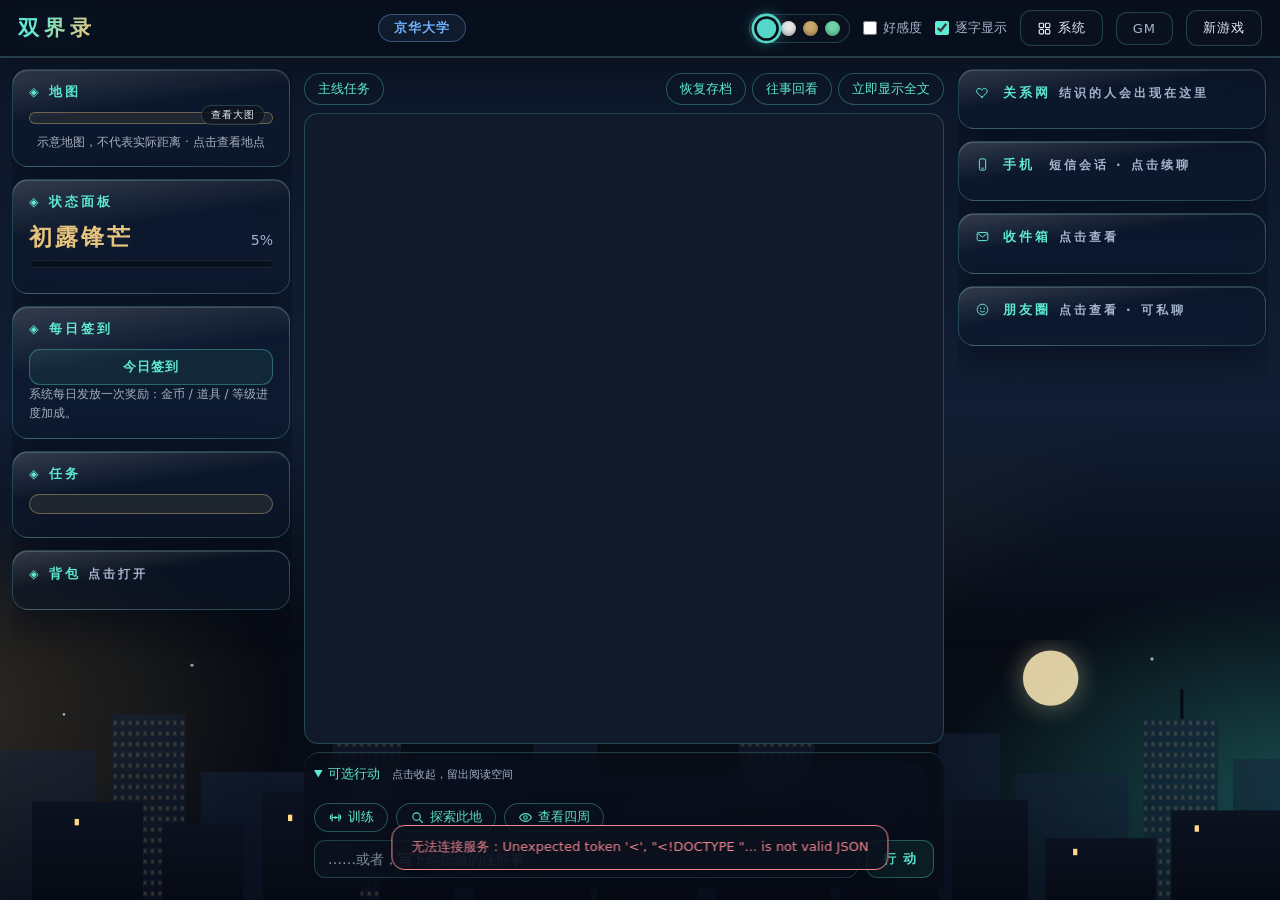
==== commit 47a79859: "feat: 星河计划主线＋游玩体验修复 - 新增 app/campaign.py 五章主线：六方向筹备→组队→承诺冲突→   展演→期末收束；关键经历推进（等级跳不过剧情）、终章玩家   主动选伴侣或" ====
--- a/static/index.html
+++ b/static/index.html
@@ -4,7 +4,7 @@
 <meta charset="UTF-8">
 <meta name="viewport" content="width=device-width, initial-scale=1.0">
 <title>双界录 · 都市心动</title>
-<link rel="stylesheet" href="/static/style.css?v=20261020-urban6">
+<link rel="stylesheet" href="/static/style.css?v=20261021-story1">
 </head>
 <body data-theme="night" data-mobile="story">
 
@@ -153,11 +153,14 @@
 
   <!-- 中栏：剧情阅读流 -->
   <section class="panel panel-center">
-    <div class="reading-tools"><button id="btn-backups" class="chip">恢复存档</button><button id="btn-history" class="chip">往事回看</button><button id="btn-reveal" class="chip">立即显示全文</button></div>
-    <div id="story-flow"></div>
+    <div class="reading-tools"><button id="btn-main-quest" class="chip">主线任务</button><button id="btn-backups" class="chip">恢复存档</button><button id="btn-history" class="chip">往事回看</button><button id="btn-reveal" class="chip">立即显示全文</button></div>
+    <div id="story-flow" role="region" aria-label="剧情正文" tabindex="0"></div>
     <div class="action-zone">
       <p id="busy-hint" role="status" aria-live="polite" hidden>正在推演，生成期间请稍候；失败后可重试，原进度会保留。</p>
-      <div id="choices" class="choices"></div>
+      <details class="choice-panel" open>
+        <summary>可选行动 <span class="dim small">点击收起，留出阅读空间</span></summary>
+        <div id="choices" class="choices"></div>
+      </details>
       <div class="quick-row">
         <button class="chip" data-qa="cultivate" title="投入训练——健身或自习，提升自己"><svg class="ic" viewBox="0 0 24 24"><path d="M6.5 6.5v11M17.5 6.5v11M4 9v5M20 9v5M6.5 12h11"/><circle cx="12" cy="12" r="1.2"/></svg>训练</button>
         <button class="chip" data-qa="explore" title="探索当前地点周边，可能揭示迷雾"><svg class="ic" viewBox="0 0 24 24"><circle cx="10.5" cy="10.5" r="6"/><path d="m15.5 15.5 4.5 4.5"/></svg>探索此地</button>
@@ -325,9 +328,9 @@
 </div>
 
 <!-- 结局弹窗 -->
-<div id="ending-modal" class="overlay" role="dialog" aria-modal="true" aria-label="大结局" hidden>
+<div id="ending-modal" class="overlay" role="dialog" aria-modal="true" aria-label="故事终章" hidden>
   <div class="sys-box ending-box">
-    <h2 id="ending-title">大结局</h2>
+    <h2 id="ending-title">故事终章</h2>
     <p id="ending-text" class="dim"></p>
     <button id="ending-close" class="btn btn-accent full">写下句点，继续番外</button>
   </div>
@@ -337,7 +340,7 @@
 <div id="modal" class="modal-mask" role="dialog" aria-modal="true" aria-labelledby="new-title" hidden>
   <div class="modal">
     <h2 id="new-title">开启新的故事</h2>
-    <p class="dim">你是京华大学的大一新生。报到日的夜晚，神秘的"心动系统"降临——属于你的大学生活，就此开场。</p>
+    <p class="dim">你是京华大学的大一新生。报到日的清晨，神秘的“心动系统”降临。一个学期的星河计划，和等待相识的人，都从今天开始。</p>
     <label class="field">主角姓名
       <input id="inp-name" type="text" maxlength="12" value="林川">
     </label>
@@ -356,6 +359,6 @@
 
 <div id="toast" class="toast" hidden></div>
 
-<script src="/static/app.js?v=20261019-urban5"></script>
+<script src="/static/app.js?v=20261021-story1"></script>
 </body>
 </html>
--- a/static/style.css
+++ b/static/style.css
@@ -17,6 +17,7 @@
   --glass-bar: rgba(9, 13, 22, .66);
   --line: rgba(255, 255, 255, .09);
   --text: #e6edf7;
+  --reader-bg: #101a2a;
   --dim: #a4b4cc;
   --accent: #5eead4;
   --gold: #e8c57c;
@@ -39,6 +40,7 @@
 }
 
 body[data-theme="ink"] {
+  --reader-bg: #17171c;
   --bg: #060607;
   --aurora-a: rgba(235, 240, 255, .10);
   --aurora-b: rgba(255, 255, 255, .06);
@@ -69,6 +71,7 @@
 }
 
 body[data-theme="parchment"] {
+  --reader-bg: #fcf7eb;
   --bg: #efe7d6;
   --aurora-a: rgba(196, 148, 66, .20);
   --aurora-b: rgba(226, 178, 108, .26);
@@ -99,6 +102,7 @@
 }
 
 body[data-theme="qinglan"] {
+  --reader-bg: #10241b;
   --bg: #06100c;
   --aurora-a: rgba(96, 220, 160, .28);
   --aurora-b: rgba(214, 190, 116, .18);
@@ -280,7 +284,7 @@
   flex: 1;
   min-height: 0;
   display: grid;
-  grid-template-columns: 300px minmax(0, 1fr) 348px;
+  grid-template-columns: minmax(240px, 280px) minmax(0, 1fr) minmax(260px, 310px);
   gap: 12px;
   padding: 12px;
 }
@@ -470,6 +474,11 @@
 .q-desc { font-size: 12px; color: var(--dim); line-height: 1.65; }
 .quest-done { opacity: .5; border-style: dashed; }
 .quest-done .q-title { color: var(--dim); }
+.quest-actions { display: flex; flex-direction: column; gap: 8px; margin: 10px 0 4px; }
+.quest-actions .btn { min-height: 44px; white-space: normal; text-align: left; line-height: 1.5; }
+.finale-hint { margin-top: 10px; color: var(--gold); }
+.growth-goal { margin-top: 10px; font-size: 12px; color: var(--dim); }
+.growth-goal summary { cursor: pointer; padding: 5px 0; }
 
 .item-row {
   display: flex;
@@ -484,13 +493,17 @@
 .item-desc { color: var(--dim); font-size: 11px; }
 
 /* ============ 剧情阅读流 ============ */
-.panel-center { overflow: hidden; }
+.panel-center { overflow: hidden; gap: 8px; }
 
 #story-flow {
   flex: 1;
   min-height: 0;
   overflow-y: auto;
-  padding: 20px 10px 14px 2px;
+  padding: 14px clamp(14px, 2vw, 28px) 20px;
+  color: var(--text);
+  background: var(--reader-bg);
+  border: 1px solid var(--glass-bd);
+  border-radius: 14px;
 }
 
 .seg { padding: 14px 4px 18px; animation: seg-in .4s ease; }
@@ -538,15 +551,20 @@
 }
 
 .action-zone {
+  flex-shrink: 0;
+  max-height: 42%;
+  overflow-y: auto;
   border-top: 1px solid var(--glass-bd);
-  padding: 12px 4px 10px;
+  padding: 8px 10px 10px;
   background: var(--glass-bar);
   backdrop-filter: blur(var(--blur-bar)) saturate(140%);
   -webkit-backdrop-filter: blur(var(--blur-bar)) saturate(140%);
   border-radius: 16px 16px 0 0;
 }
 
-.choices { display: grid; gap: 12px; margin-bottom: 14px; }
+.choice-panel summary { min-height: 30px; cursor: pointer; color: var(--accent); font-size: 13px; padding: 4px 0; }
+.choice-panel summary .small { font-size: 11px; margin-left: 8px; }
+.choices { display: grid; grid-template-columns: repeat(2, minmax(0, 1fr)); gap: 8px; margin: 4px 0 8px; }
 
 .choice-btn {
   text-align: left;
@@ -556,8 +574,11 @@
   -webkit-backdrop-filter: blur(8px);
   border: 1px solid var(--glass-bd);
   border-radius: 11px;
-  padding: 10px 15px;
-  font-size: 14px;
+  padding: 9px 11px;
+  min-height: 44px;
+  line-height: 1.5;
+  overflow-wrap: anywhere;
+  font-size: 13px;
   transition: transform .15s ease, border-color .15s ease, background .15s ease;
 }
 .choice-btn:hover {
@@ -567,7 +588,7 @@
 }
 .choice-btn:disabled { opacity: .4; cursor: not-allowed; transform: none; }
 
-.quick-row { display: flex; gap: 8px; margin-bottom: 10px; flex-wrap: wrap; }
+.quick-row { display: flex; gap: 8px; margin-bottom: 8px; flex-wrap: wrap; }
 .chip {
   display: inline-flex;
   align-items: center;
@@ -968,7 +989,9 @@
 
 /* ============ 窄屏 ============ */
 .mobile-nav { display: none; }
-.reading-tools { display: flex; justify-content: flex-end; gap: 8px; padding-top: 4px; }
+.reading-tools { display: flex; flex-wrap: wrap; justify-content: flex-end; gap: 6px; padding-top: 4px; flex-shrink: 0; }
+.reading-tools .chip { min-height: 32px; }
+#btn-main-quest { margin-right: auto; color: var(--accent); border-color: var(--tintA-bd); }
 #busy-hint { font-size: 12px; line-height: 1.6; color: var(--gold); }
 .panel-left > .card, .panel-right > .card { flex-shrink: 0; }
 #history-body { white-space: pre-wrap; line-height: 1.8; }
@@ -994,11 +1017,19 @@
   body[data-mobile="status"] .panel-left, body[data-mobile="people"] .panel-right { display: flex; }
   body[data-mobile="status"] .panel-center, body[data-mobile="people"] .panel-center { display: none; }
   #story-flow { max-height: none; min-height: 100px; padding-top: 8px; }
-  .action-zone { max-height: 52%; flex-shrink: 0; overflow-y: auto; }
+  .action-zone { max-height: 42%; flex-shrink: 0; overflow-y: auto; }
   .btn, .choice-btn, .mobile-tab, .sys-tab { min-height: 44px; }
   .sys-box { max-width: calc(100vw - 20px); }
   .sys-tabs { flex-wrap: wrap; }
   .bag-grid { grid-template-columns: repeat(auto-fit, minmax(110px, 1fr)); }
+}
+
+@media (max-width: 480px) {
+  .choices { grid-template-columns: minmax(0, 1fr); }
+  .choice-panel summary .small { display: none; }
+  .reading-tools { gap: 4px; }
+  .reading-tools .chip { font-size: 11px; padding: 4px 6px; }
+  .action-zone { max-height: 40%; }
 }
 
 /* 浅色主题适配补丁 */
@@ -1280,8 +1311,9 @@
 .codex-ach-item.got { opacity: 1; border-color: rgba(232, 197, 124, .5); }
 .codex-ach-item.got b { color: var(--gold); }
 .inbox-reply { margin-left: 8px; padding: 0 8px; font-size: 11px; line-height: 18px; vertical-align: 1px; cursor: pointer; }
-.ending-box { width: min(420px, 92vw); text-align: center; padding: 26px 22px; }
+.ending-box { width: min(620px, 92vw); text-align: left; padding: 26px 22px; }
 .ending-box h2 { color: var(--gold); margin-bottom: 10px; }
+#ending-text { white-space: pre-wrap; color: var(--text); line-height: 1.9; font-family: "Noto Serif SC", "STZhongsong", "SimSun", serif; }
 
 /* ==================== 三级地图样式 ==================== */
 .map-crumbs { display: flex; align-items: center; gap: 4px; flex: 1; }
@@ -1434,3 +1466,19 @@
   background: linear-gradient(120deg, #0b1526, #17253f 55%, #232f4d);
   clip-path: polygon(0 0, 100% 0, 100% 68%, 0 100%);
 }
+
+/* ---- NPC 附图（聊天/朋友圈详情）：专属图库渲染 ---- */
+.chat-photo {
+  display: block; width: 172px; border-radius: 10px; margin-top: 7px;
+  border: 1px solid rgba(255,255,255,.14); box-shadow: 0 4px 14px rgba(0,0,0,.35);
+}
+.chat-photo-cap { font-size: 10.5px; color: var(--dim); margin-top: 3px; letter-spacing: .5px; }
+.bub-npc .chat-photo-cap { color: #7a7a7a; }
+
+/* ---- 商城限时货架 ---- */
+.shelf-flag {
+  font-style: normal; font-size: 10px; color: var(--gold);
+  border: 1px solid rgba(232,197,124,.5); border-radius: 6px;
+  padding: 0 4px; margin-left: 6px; vertical-align: 1.5px;
+}
+.shop-cat.active[data-cat="货架"] { color: var(--gold); border-color: rgba(232,197,124,.55); }
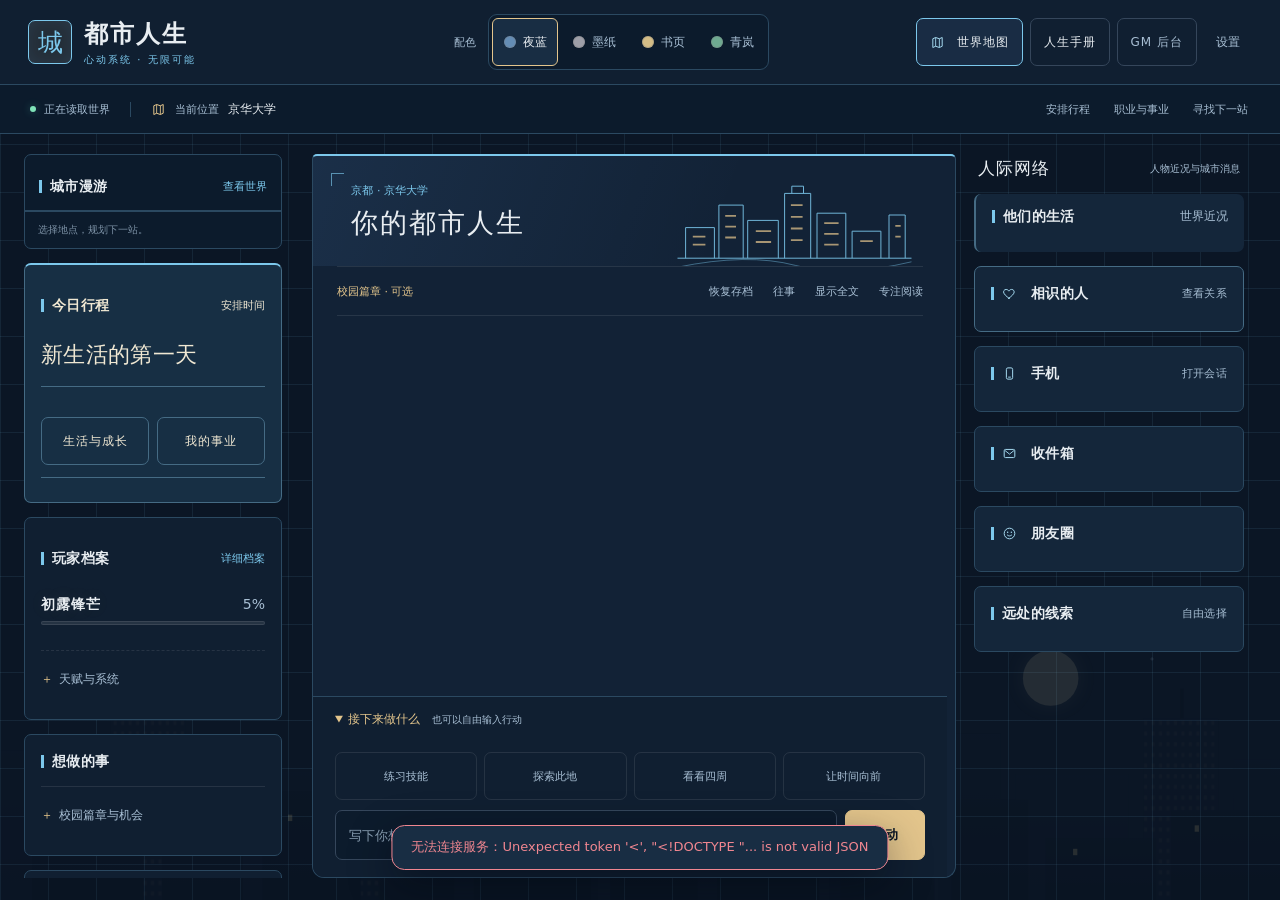
==== commit 1af26be7: "feat: 人生沙盒全量更新——双币、六国地图、经营实体、NPC 生活与文风体系 - 华夏币/系统积分双钱包：现实经济与系统玩法分账，旧档自动迁移 - 地图扩为 6 国 16 城 118 地点：分层地" ====
--- a/static/index.html
+++ b/static/index.html
@@ -4,9 +4,10 @@
 <meta charset="UTF-8">
 <meta name="viewport" content="width=device-width, initial-scale=1.0">
 <title>双界录 · 都市心动</title>
-<link rel="stylesheet" href="/static/style.css?v=20261021-story1">
+<link rel="stylesheet" href="/static/style.css?v=20261022-narrative1">
+<link rel="stylesheet" href="/static/atlas.css?v=20261022-system3">
 </head>
-<body data-theme="night" data-mobile="story">
+<body class="travel-workspace" data-theme="night" data-mobile="story">
 
 
 <!-- 都市天际线背景（随游戏时段变色；装饰层，不拦截点击） -->
@@ -78,134 +79,91 @@
 </svg>
 
 <header class="topbar">
-  <div class="brand">
-    <span class="brand-name">双界录</span>
-    <span id="demo-badge" class="badge-demo" hidden
-          title="未配置模型 API，当前为内置示例剧情。在项目根目录 .env 填入 LLM_BASE_URL / LLM_API_KEY / LLM_MODEL 并重启服务即可接入真实模型。">演示模式</span>
-  </div>
-  <div class="world-zone">
-    <span class="world-chip" id="world-chip">京华大学</span>
+  <div class="brand"><span class="brand-mark" aria-hidden="true">城</span><div><span class="brand-name">都市人生</span><span class="brand-sub">心动系统 · 无限可能</span></div><span id="demo-badge" class="badge-demo" hidden title="当前使用内置剧情；自由叙事需配置模型。">演示模式</span></div>
+  <div class="theme-picker" role="group" aria-label="界面配色">
+    <span class="theme-picker-label">配色</span>
+    <div class="theme-dots">
+      <button type="button" class="theme-dot" data-theme="night" data-theme-choice="night" style="--c:#648db5" title="夜蓝" aria-label="夜蓝主题" aria-pressed="true"><span>夜蓝</span></button>
+      <button type="button" class="theme-dot" data-theme="ink" data-theme-choice="ink" style="--c:#9e9fa8" title="墨纸" aria-label="墨纸主题" aria-pressed="false"><span>墨纸</span></button>
+      <button type="button" class="theme-dot" data-theme="parchment" data-theme-choice="parchment" style="--c:#d4bd86" title="书页" aria-label="书页主题" aria-pressed="false"><span>书页</span></button>
+      <button type="button" class="theme-dot" data-theme="qinglan" data-theme-choice="qinglan" style="--c:#6faa91" title="青岚" aria-label="青岚主题" aria-pressed="false"><span>青岚</span></button>
+    </div>
   </div>
   <div class="top-actions">
-    <div class="theme-dots" title="点击切换界面风格（含夜间模式）">
-      <button class="theme-dot" data-theme="night" style="--c:#54d6c8" title="深夜（夜间模式）"></button>
-      <button class="theme-dot" data-theme="ink" style="--c:#e8e8e8" title="墨纸（夜间模式）"></button>
-      <button class="theme-dot" data-theme="parchment" style="--c:#c9a86a" title="羊皮卷"></button>
-      <button class="theme-dot" data-theme="qinglan" style="--c:#6fd3a7" title="青岚"></button>
-    </div>
-    <label class="toggle" title="显示 / 隐藏好感度数值">
-      <input type="checkbox" id="chk-affinity"> <span>好感度</span>
-    </label>
-    <label class="toggle"><input type="checkbox" id="chk-typing" checked>逐字显示</label>
-    <button id="btn-sys" class="btn btn-ghost" title="打开系统界面（状态 / 背包 / 商城 / 抽奖 / 任务）"><svg class="ic" viewBox="0 0 24 24"><rect x="3.5" y="3.5" width="7" height="7" rx="1.5"/><rect x="13.5" y="3.5" width="7" height="7" rx="1.5"/><rect x="3.5" y="13.5" width="7" height="7" rx="1.5"/><rect x="13.5" y="13.5" width="7" height="7" rx="1.5"/></svg>系统</button>
-    <a id="btn-gm" class="btn btn-ghost" href="/gm" target="_blank" rel="noopener" title="GM 后台：改写角色性格/身份/礼物偏好（DM 工具）">GM</a>
-    <button id="btn-new" class="btn btn-ghost">新游戏</button>
+    <button id="btn-atlas" class="btn btn-ghost"><svg class="ci" aria-hidden="true"><use href="#ic-map"/></svg><span class="desktop-label">世界地图</span><span class="compact-label">地图</span></button>
+    <button id="btn-sys" class="btn btn-ghost" title="状态、事业、背包与系统商城"><span class="desktop-label">人生手册</span><span class="compact-label">手册</span></button>
+    <a id="btn-gm" class="btn btn-ghost" href="/gm" target="_blank" rel="noopener" title="打开 GM 主持工具"><span class="desktop-label">GM 后台</span><span class="compact-label">GM</span></a>
+    <details class="preferences"><summary aria-label="阅读与界面设置">设置</summary><div class="preferences-body">
+      <div class="preferences-title">阅读设置</div>
+      <label class="toggle"><input type="checkbox" id="chk-affinity"><span>显示关系数值</span></label>
+      <label class="toggle"><input type="checkbox" id="chk-typing" checked>逐字显示正文</label>
+      <button id="btn-new" class="btn btn-ghost">开启新人生</button>
+    </div></details>
   </div>
 </header>
+<div class="journey-strip"><span class="system-link"><i aria-hidden="true"></i><span id="system-link-state">正在读取世界</span></span>
+  <div class="world-zone"><svg class="ci" aria-hidden="true"><use href="#ic-map"/></svg><span class="journey-location-label">当前位置</span><span class="world-chip" id="world-chip">京华大学</span></div>
+  <div class="journey-links"><button type="button" data-open-time>安排行程</button><button type="button" data-open-career>职业与事业</button><button type="button" data-open-map>寻找下一站</button></div>
+</div>
 <nav class="mobile-nav" aria-label="游戏面板">
-  <button class="mobile-tab" data-panel="story" aria-pressed="true">剧情</button>
-  <button class="mobile-tab" data-panel="status" aria-pressed="false">地图与状态</button>
+  <button class="mobile-tab" data-panel="story" aria-pressed="true">故事</button>
+  <button class="mobile-tab" data-panel="status" aria-pressed="false">我的生活</button>
   <button class="mobile-tab" data-panel="people" aria-pressed="false">人物与消息</button>
 </nav>
-
 <main class="grid">
-
-  <!-- 左栏：地图 + 系统分格 -->
-  <aside class="panel panel-left">
-    <section class="card">
-      <h3 class="card-title">◈ 地图</h3>
+  <aside class="panel panel-left" aria-label="行程与状态">
+    <section class="card map-preview-card"><div class="card-title-row"><h2 class="card-title">城市漫游</h2><button class="text-btn" data-open-map>查看世界</button></div><div id="map-canvas" class="map-canvas"></div><p id="atlas-summary" class="dim small map-legend">选择地点，规划下一站。</p></section>
+    <section class="card itinerary-card">
+      <div class="card-title-row"><h2 class="card-title">今日行程</h2><button id="btn-time" class="text-btn">安排时间</button></div>
+      <div id="today-date" class="today-date">新生活的第一天</div><div id="today-clock" class="dim small"></div>
       <div id="map-now" class="map-now"></div>
-      <div id="map-canvas" class="map-canvas"></div>
-      <p class="dim small map-legend">示意地图，不代表实际距离 · 点击查看地点</p>
+      <div id="wallets" class="wallets" aria-label="个人钱包"></div>
+      <div class="life-launch"><button class="btn btn-ghost" data-open-life>生活与成长</button><button class="btn btn-ghost" data-open-career>我的事业</button></div>
+      <div id="today-next" class="today-next dim small"></div>
     </section>
-
-    <section class="card">
-      <h3 class="card-title">◈ 状态面板</h3>
-      <div class="realm-row">
-        <span id="realm-name" class="realm-name">初露锋芒</span>
-        <span id="realm-progress-num" class="dim">5%</span>
-      </div>
-      <div id="identity-line" class="dim small" title="主角的身份"></div>
-      <div id="purse-line" class="dim small" title="金币与抽奖券"></div>
-      <div id="technique-line" class="dim small" title="初始天赋，每人限领一次"></div>
-      <div id="power-line" class="dim small" title="灵能觉醒：心动系统的隐藏功能"></div>
-      <div class="bar"><div id="realm-bar" class="bar-fill"></div></div>
-      <div id="stats" class="stats"></div>
+    <section class="card status-card">
+      <div class="card-title-row"><h2 class="card-title">玩家档案</h2><button class="text-btn" data-open-status>详细档案</button></div>
+      <div id="identity-line" class="dim small" title="主角的身份"></div><div id="life-stage-line" class="dim small"></div>
+      <div class="realm-row"><span id="realm-name" class="realm-name">初露锋芒</span><span id="realm-progress-num" class="dim">5%</span></div>
+      <div class="bar"><div id="realm-bar" class="bar-fill"></div></div><div id="stats" class="stats"></div>
+      <details class="quiet-details"><summary>天赋与系统</summary><div id="technique-line" class="dim small"></div><div id="power-line" class="dim small"></div><div id="purse-line" class="dim small"></div><button id="btn-signin" class="btn btn-ghost full">今日签到</button><p id="signin-hint" class="dim small">签到奖励系统积分与道具。</p></details>
     </section>
-
-    <section class="card">
-      <h3 class="card-title">◈ 每日签到</h3>
-      <button id="btn-signin" class="btn btn-accent full">今日签到</button>
-      <p id="signin-hint" class="dim small">系统每日发放一次奖励：金币 / 道具 / 等级进度加成。</p>
-    </section>
-
-    <section class="card">
-      <h3 class="card-title">◈ 任务</h3>
-      <div id="quest-main" class="quest-main"></div>
-      <div id="quest-side"></div>
-    </section>
-
-    <section class="card">
-      <h3 class="card-title card-link" id="bag-card-title" title="点击打开背包">◈ 背包 <span class="dim small">点击打开</span></h3>
-      <div id="bag"></div>
-    </section>
+    <section class="card goals-card"><h2 class="card-title">想做的事</h2><div id="quest-goals"></div><details class="quiet-details"><summary>校园篇章与机会</summary><div id="quest-main" class="quest-main"></div><div id="quest-side"></div></details></section>
+    <section class="card bag-preview-card"><h2 class="card-title card-link" id="bag-card-title" role="button" tabindex="0">随身物品 <span class="dim small">打开背包</span></h2><div id="bag"></div></section>
   </aside>
-
-  <!-- 中栏：剧情阅读流 -->
-  <section class="panel panel-center">
-    <div class="reading-tools"><button id="btn-main-quest" class="chip">主线任务</button><button id="btn-backups" class="chip">恢复存档</button><button id="btn-history" class="chip">往事回看</button><button id="btn-reveal" class="chip">立即显示全文</button></div>
+  <section class="panel panel-center" aria-label="故事与行动">
+    <div class="chapter-head"><div class="chapter-title"><p id="reader-location" class="reader-location">京都 · 京华大学</p><h1>你的都市人生</h1><span id="reader-turn" class="dim small"></span></div><svg class="chapter-illustration" viewBox="0 0 260 100" aria-hidden="true"><path d="M0 88H260M9 88V54H41V88M46 88V29H73V88M78 88V46H112V88M119 88V16H148V88M155 88V38H187V88M194 88V58H226V88M235 88V40H253V88M127 16V8H140V16"/><path class="chapter-windows" d="M17 64H31M17 73H31M53 41H65M53 53H65M53 65H65M87 58H104M87 70H104M126 29H139M126 42H139M126 55H139M126 68H139M163 49H179M163 61H179M163 73H179M203 69H217M242 52H248M242 64H248"/><path class="chapter-horizon" d="M0 98Q78 82 131 96T260 92"/></svg></div>
+    <div class="reading-tools"><button id="btn-main-quest" class="chip">校园篇章 · 可选</button><button id="btn-backups" class="chip">恢复存档</button><button id="btn-history" class="chip">往事</button><button id="btn-reveal" class="chip">显示全文</button><button id="btn-reading-focus" class="chip" aria-pressed="false">专注阅读</button></div>
+    <div id="event-banner" class="event-banner" hidden></div>
     <div id="story-flow" role="region" aria-label="剧情正文" tabindex="0"></div>
-    <div class="action-zone">
-      <p id="busy-hint" role="status" aria-live="polite" hidden>正在推演，生成期间请稍候；失败后可重试，原进度会保留。</p>
-      <details class="choice-panel" open>
-        <summary>可选行动 <span class="dim small">点击收起，留出阅读空间</span></summary>
-        <div id="choices" class="choices"></div>
-      </details>
-      <div class="quick-row">
-        <button class="chip" data-qa="cultivate" title="投入训练——健身或自习，提升自己"><svg class="ic" viewBox="0 0 24 24"><path d="M6.5 6.5v11M17.5 6.5v11M4 9v5M20 9v5M6.5 12h11"/><circle cx="12" cy="12" r="1.2"/></svg>训练</button>
-        <button class="chip" data-qa="explore" title="探索当前地点周边，可能揭示迷雾"><svg class="ic" viewBox="0 0 24 24"><circle cx="10.5" cy="10.5" r="6"/><path d="m15.5 15.5 4.5 4.5"/></svg>探索此地</button>
-        <button class="chip" data-qa="look" title="观察四周环境与人物"><svg class="ic" viewBox="0 0 24 24"><path d="M2.5 12S6 5.8 12 5.8 21.5 12 21.5 12 18 18.2 12 18.2 2.5 12 2.5 12Z"/><circle cx="12" cy="12" r="2.8"/></svg>查看四周</button>
-      </div>
-      <div class="input-row">
-        <input id="free-input" type="text" maxlength="500" placeholder="……或者，写下你想做的任何事">
-        <button id="btn-act" class="btn btn-accent">行 动</button>
-      </div>
+    <div class="action-zone"><p id="busy-hint" role="status" aria-live="polite" hidden>正在续写这段生活，请稍候……</p>
+      <details class="choice-panel" open><summary>接下来做什么 <span class="dim small">也可以自由输入行动</span></summary><div id="choices" class="choices"></div></details>
+      <div class="quick-row"><button class="chip" data-qa="cultivate">练习技能</button><button class="chip" data-qa="explore">探索此地</button><button class="chip" data-qa="look">看看四周</button><button class="chip" data-open-time>让时间向前</button></div>
+      <label class="sr-only" for="free-input">自由行动</label><div class="input-row"><input id="free-input" type="text" maxlength="500" placeholder="写下你想做的事……"><button id="btn-act" class="btn btn-accent">行动</button></div>
     </div>
   </section>
-
-  <!-- 右栏：关系网 + 收件箱分格 -->
-  <aside class="panel panel-right">
-    <section class="card" id="relations-card">
-      <h3 class="card-title"><svg class="ci"><use href="#ic-heart"/></svg> 关系网 <span class="dim small">结识的人会出现在这里</span></h3>
-      <div id="relations"></div>
-    </section>
-    <section class="card">
-      <h3 class="card-title"><svg class="ci"><use href="#ic-phone"/></svg> 手机 <span class="dim small phone-hint">短信会话 · 点击续聊</span></h3>
-      <div id="phone-list"></div>
-    </section>
-    <section class="card">
-      <h3 class="card-title"><svg class="ci"><use href="#ic-mail"/></svg> 收件箱 <span class="dim small">点击查看</span> <span id="inbox-dot" class="dot" hidden></span></h3>
-      <div id="inbox" class="inbox-list"></div>
-    </section>
-    <section class="card">
-      <h3 class="card-title"><svg class="ci"><use href="#ic-moment"/></svg> 朋友圈 <span class="dim small">点击查看 · 可私聊</span></h3>
-      <div id="moments" class="inbox-list moments-list"></div>
-    </section>
+  <aside class="panel panel-right" aria-label="人物与消息"><div class="people-rail-title"><span>人际网络</span><small>人物近况与城市消息</small></div>
+    <section class="card world-people-card"><div class="card-title-row"><h2 class="card-title">他们的生活</h2><span class="dim small">世界近况</span></div><div id="world-people"></div></section>
+    <section class="card" id="relations-card"><h2 class="card-title"><svg class="ci"><use href="#ic-heart"/></svg> 相识的人 <span class="dim small">查看关系</span></h2><div id="relations"></div></section>
+    <section class="card"><h2 class="card-title"><svg class="ci"><use href="#ic-phone"/></svg> 手机 <span class="dim small phone-hint">打开会话</span></h2><div id="phone-list"></div></section>
+    <section class="card"><h2 class="card-title"><svg class="ci"><use href="#ic-mail"/></svg> 收件箱 <span id="inbox-dot" class="dot" hidden></span></h2><div id="inbox" class="inbox-list"></div></section>
+    <section class="card"><h2 class="card-title"><svg class="ci"><use href="#ic-moment"/></svg> 朋友圈</h2><div id="moments" class="inbox-list moments-list"></div></section>
+    <section class="card"><h2 class="card-title">远处的线索 <span class="dim small">自由选择</span></h2><div id="world-mystery"></div></section>
   </aside>
 </main>
-
-<!-- 地图大图查看界面 -->
 <div id="map-modal" class="map-modal" role="dialog" aria-modal="true" aria-label="世界地图" hidden>
   <div class="map-modal-box">
-    <div class="map-modal-head">
-      <div id="map-crumbs" class="map-crumbs"></div>
-      <div id="map-now-big" class="map-now"></div>
-      <button id="map-modal-close" class="tab-close" title="关闭">✕</button>
-    </div>
-    <div id="map-canvas-big" class="map-canvas map-canvas-big"></div>
-    <div id="map-detail" class="map-detail" hidden></div>
-  </div>
-</div>
+    <div class="map-modal-head"><div><h2>世界旅行地图</h2><div id="map-now-big" class="map-now"></div></div><button id="map-modal-close" class="tab-close" aria-label="关闭地图">✕</button></div>
+    <div class="atlas-toolbar"><label class="atlas-search">搜索地点<input id="map-search" type="search" maxlength="60" placeholder="地点、城市或关键词"></label><label>国家<select id="map-country-select" aria-label="选择国家"></select></label><label>城市<select id="map-city-select" aria-label="选择城市"></select></label><label>类型<select id="map-type-select" aria-label="地点类型"><option value="">全部类型</option></select></label></div>
+    <div id="map-crumbs" class="map-crumbs"></div>
+    <div class="atlas-layout"><div class="atlas-geography"><div id="map-canvas-big" class="map-canvas map-canvas-big"></div><div class="atlas-directory"><p id="map-results" class="dim small" role="status" aria-live="polite"></p><div id="map-place-list" class="map-place-list"></div></div></div><aside id="map-detail" class="map-detail"><p class="dim">选择地图或列表中的地点，查看活动、旅程与路费。</p></aside></div>
+  </div>
+</div>
+<div id="life-modal" class="overlay" role="dialog" aria-modal="true" aria-label="生活与时间安排" hidden><div class="sys-box life-box"><div class="sys-head"><h2>把时间留给想做的事</h2><button id="life-close" class="tab-close" aria-label="关闭时间安排">✕</button></div><div class="sys-body life-body">
+  <p class="dim">世界按游戏内时间推进。训练、事业项目与人物安排，会在这段时间里发生。</p>
+  <form id="time-form" class="time-form"><label>这段时间做什么<select id="time-activity"><option value="rest">休息与生活</option><option value="train">练习技能</option><option value="study">专心学习</option><option value="work">工作与经营</option></select></label><label id="time-skill-field" hidden>练习技能<select id="time-skill"></select></label><label>持续天数<input id="time-days" type="number" min="1" max="1095" value="7" required></label><div class="time-presets"><button type="button" class="chip" data-time-days="1">1天</button><button type="button" class="chip" data-time-days="7">1周</button><button type="button" class="chip" data-time-days="30">1个月</button><button type="button" class="chip" data-time-days="365">1年</button></div><div id="time-preview" class="time-preview dim small" role="status"></div><button id="time-submit" class="btn btn-accent full" type="submit">开始这段安排</button></form>
+  <div class="npc-sec">校园生活</div><div id="life-actions" class="life-actions"><button class="btn btn-ghost" data-world-action="【生活】上课">去上课</button><button class="btn btn-ghost" data-world-action="【生活】兼职">做一份兼职</button><button class="btn btn-ghost" data-world-action="【生活】休学">申请休学</button><button class="btn btn-ghost" data-world-action="【生活】退学">办理退学</button><button class="btn btn-ghost" data-world-action="【生活】复学">申请复学</button><button class="btn btn-ghost" data-world-action="【生活】毕业">申请毕业</button></div><div id="time-recent"></div>
+</div></div></div>
 
 <!-- 系统界面（状态 / 背包 / 任务） -->
 <div id="sys-modal" class="overlay" role="dialog" aria-modal="true" aria-label="系统" hidden>
@@ -229,11 +187,15 @@
         </div>
         <div class="bar"><div id="sys-realm-bar" class="bar-fill"></div></div>
         <div id="sys-stats" class="stats"></div>
+        <div class="npc-sec">◈ 技能</div>
+        <div id="sys-skills" class="skill-grid"></div>
+        <div class="npc-sec">◈ 事业</div>
+        <div id="sys-career" class="career-card"></div><div class="npc-sec">他们自己的故事</div><div id="sys-world-arcs"></div>
         <div class="npc-sec">◈ 穿搭栏</div>
         <div id="sys-equip" class="equip-grid"></div>
         <div class="sys-signin">
           <button id="sys-btn-signin" class="btn btn-accent full">今日签到</button>
-          <p class="dim small">系统每日发放一次奖励：金币 / 道具 / 等级进度加成。</p>
+          <p class="dim small">签到奖励系统积分、道具与成长进度。</p>
         </div>
       </section>
       <section id="sys-tab-bag" class="sys-pane">
@@ -264,6 +226,7 @@
         <div id="lot-history" class="lot-history"></div>
       </section>
       <section id="sys-tab-quest" class="sys-pane">
+        <div id="sys-quest-goals"></div>
         <div id="sys-quest-main"></div>
         <div id="sys-quest-side"></div>
       </section>
@@ -290,6 +253,33 @@
   </div>
 </div>
 
+<!-- 人生目标弹窗 -->
+<div id="goal-modal" class="overlay" role="dialog" aria-modal="true" aria-label="定一个人生目标" hidden>
+  <div class="modal">
+    <h2>定一个人生目标</h2>
+    <p class="dim small">系统只做记录、提醒与建议，不会替你决定人生。</p>
+    <label class="field">目标名称
+      <input id="goal-title" type="text" maxlength="30" placeholder="例如：三年内做出一款自己的游戏">
+    </label>
+    <label class="field">一句话说明
+      <textarea id="goal-desc" maxlength="200" placeholder="为什么想做这件事？"></textarea>
+    </label>
+    <label class="field">希望多久看到结果
+      <select id="goal-days">
+        <option value="30">一个月</option>
+        <option value="90">三个月</option>
+        <option value="180">半年</option>
+        <option value="365">一年</option>
+        <option value="1095">三年</option>
+      </select>
+    </label>
+    <div class="modal-actions">
+      <button id="goal-cancel" class="btn btn-ghost">取消</button>
+      <button id="goal-create" class="btn btn-accent">写入系统</button>
+    </div>
+  </div>
+</div>
+
 <!-- 消息详情弹窗 -->
 <div id="msg-modal" role="dialog" aria-modal="true" aria-label="消息详情" hidden>
   <div class="npc-box">
@@ -332,7 +322,7 @@
   <div class="sys-box ending-box">
     <h2 id="ending-title">故事终章</h2>
     <p id="ending-text" class="dim"></p>
-    <button id="ending-close" class="btn btn-accent full">写下句点，继续番外</button>
+    <button id="ending-close" class="btn btn-accent full">继续我的生活</button>
   </div>
 </div>
 
@@ -340,7 +330,7 @@
 <div id="modal" class="modal-mask" role="dialog" aria-modal="true" aria-labelledby="new-title" hidden>
   <div class="modal">
     <h2 id="new-title">开启新的故事</h2>
-    <p class="dim">你是京华大学的大一新生。报到日的清晨，神秘的“心动系统”降临。一个学期的星河计划，和等待相识的人，都从今天开始。</p>
+    <p class="dim">你从京华大学的报到日出发。去相识、去旅行、去创造一份事业，或安静地过自己的生活。校园只是起点，接下来的人生由你决定。</p>
     <label class="field">主角姓名
       <input id="inp-name" type="text" maxlength="12" value="林川">
     </label>
@@ -359,6 +349,8 @@
 
 <div id="toast" class="toast" hidden></div>
 
-<script src="/static/app.js?v=20261021-story1"></script>
+<script src="/static/theme.js?v=20261022-system3"></script>
+<script src="/static/atlas.js?v=20261022-system4"></script>
+<script src="/static/app.js?v=20261022-narrative1"></script>
 </body>
 </html>
--- a/static/style.css
+++ b/static/style.css
@@ -1,26 +1,26 @@
 /* ============================================================
-   双界录 · 玻璃拟态设计系统
-   概念：夜色灵境 HUD —— 玻璃面板即"系统"的具象
-   层级：极光背景 → 玻璃卡(blur14) → 玻璃控件(blur8) → 玻璃浮层(blur24)
+   都市人生 · 城市生活手册
+   概念：今日行程、宽阅读页与人物近况
+   层级：实体纸面、轻分隔线与独立操作浮层
    ============================================================ */
 
 /* ============ 主题令牌 ============ */
 :root, body[data-theme="night"] {
-  --bg: #070b14;
+  --bg: #101925;
   --aurora-a: rgba(64, 224, 208, .30);   /* 灵气·青 */
   --aurora-b: rgba(230, 192, 105, .22);  /* 灵气·金 */
   --aurora-c: rgba(96, 140, 255, .26);   /* 都市·蓝 */
-  --glass-bg: rgba(16, 23, 38, .48);
-  --glass-bg-strong: rgba(12, 17, 29, .78);
-  --glass-bd: rgba(115, 235, 235, .22);
+  --glass-bg: #182535;
+  --glass-bg-strong: #1b2939;
+  --glass-bd: #35465b;
   --glass-hl: rgba(255, 255, 255, .16);  /* 顶部高光 */
-  --glass-bar: rgba(9, 13, 22, .66);
+  --glass-bar: #14202e;
   --line: rgba(255, 255, 255, .09);
-  --text: #e6edf7;
-  --reader-bg: #101a2a;
-  --dim: #a4b4cc;
-  --accent: #5eead4;
-  --gold: #e8c57c;
+  --text: #e8edf1;
+  --reader-bg: #172331;
+  --dim: #a8bfd4;
+  --accent: #a7c4df;
+  --gold: #d6b779;
   --urban: #6fb1ff;
   --xianxia: #7fe3b8;
   --danger: #f08690;
@@ -149,31 +149,8 @@
   font-size: 14px;
 }
 
-/* 灵气极光：唯一的的环境动效 */
-body::before, body::after {
-  content: "";
-  position: fixed;
-  inset: -30%;
-  z-index: -1;
-  pointer-events: none;
-  background:
-    radial-gradient(38% 32% at 24% 22%, var(--aurora-a), transparent 70%),
-    radial-gradient(30% 26% at 78% 30%, var(--aurora-c), transparent 70%),
-    radial-gradient(34% 30% at 60% 82%, var(--aurora-b), transparent 70%);
-}
-body::after {
-  background:
-    radial-gradient(26% 22% at 82% 74%, var(--aurora-a), transparent 70%),
-    radial-gradient(30% 24% at 12% 68%, var(--aurora-b), transparent 70%),
-    radial-gradient(24% 30% at 58% 42%, var(--aurora-b), transparent 72%);
-  animation: aurora-drift 28s ease-in-out infinite alternate;
-}
-body::before { animation: aurora-drift 36s ease-in-out infinite alternate-reverse; }
-
-@keyframes aurora-drift {
-  from { transform: translate3d(-2%, -1.5%, 0) scale(1); }
-  to   { transform: translate3d(2.5%, 2%, 0) scale(1.06); }
-}
+/* 背景保持安静，让正文与城市日常成为视觉中心。 */
+body::before, body::after { display: none; }
 
 .dim { color: var(--dim); }
 .small { font-size: 12px; line-height: 1.6; }
@@ -197,24 +174,15 @@
   padding: 10px 18px;
   border-bottom: 1px solid var(--glass-bd);
   background: var(--glass-bar);
-  backdrop-filter: blur(var(--blur-bar)) saturate(150%);
-  -webkit-backdrop-filter: blur(var(--blur-bar)) saturate(150%);
+  backdrop-filter: none;
+  -webkit-backdrop-filter: none;
   box-shadow: inset 0 1px 0 var(--glass-hl), 0 4px 24px var(--shadow);
   flex-shrink: 0;
   z-index: 10;
 }
 
 .brand { display: flex; align-items: center; gap: 10px; }
-.brand-name {
-  font-size: 21px;
-  font-weight: 700;
-  letter-spacing: 5px;
-  background: linear-gradient(120deg, var(--accent) 20%, var(--gold) 90%);
-  -webkit-background-clip: text;
-  background-clip: text;
-  color: transparent;
-  filter: drop-shadow(0 0 14px var(--tintA-bg));
-}
+.brand-name { font-size: 21px; font-weight: 650; letter-spacing: 1px; color: var(--text); }
 
 .badge-demo {
   font-size: 11px;
@@ -224,7 +192,7 @@
   border-radius: 999px;
   padding: 2px 9px;
   cursor: help;
-  backdrop-filter: blur(8px);
+  backdrop-filter: none;
 }
 
 .world-zone { display: flex; align-items: center; gap: 10px; }
@@ -238,7 +206,7 @@
   border: 1px solid var(--tintU-bd);
   color: var(--urban);
   background: var(--tintU-bg);
-  backdrop-filter: blur(8px);
+  backdrop-filter: none;
   white-space: nowrap;
 }
 .world-chip.xianxia {
@@ -258,7 +226,7 @@
   border: 1px solid var(--glass-bd);
   border-radius: 999px;
   background: var(--glass-bg);
-  backdrop-filter: blur(8px);
+  backdrop-filter: none;
 }
 .theme-dot {
   width: 15px;
@@ -284,30 +252,28 @@
   flex: 1;
   min-height: 0;
   display: grid;
-  grid-template-columns: minmax(240px, 280px) minmax(0, 1fr) minmax(260px, 310px);
-  gap: 12px;
-  padding: 12px;
+  grid-template-columns: minmax(226px, 254px) minmax(0, 1fr) minmax(246px, 284px);
+  gap: 20px;
+  padding: 20px 24px;
 }
 
 .panel { min-height: 0; display: flex; flex-direction: column; gap: 12px; overflow-y: auto; padding-right: 2px; }
 
 /* ============ 玻璃卡片 ============ */
 .card {
-  background:
-    linear-gradient(172deg, var(--glass-hl), transparent 40%),
-    var(--glass-bg);
-  backdrop-filter: blur(var(--blur-card)) saturate(140%);
-  -webkit-backdrop-filter: blur(var(--blur-card)) saturate(140%);
+  background: var(--glass-bg);
+  backdrop-filter: none;
+  -webkit-backdrop-filter: none;
   border: 1px solid var(--glass-bd);
-  border-radius: 16px;
-  padding: 14px 16px;
+  border-radius: 10px;
+  padding: 17px 16px;
   flex-shrink: 0;
-  box-shadow: 0 10px 34px var(--shadow), inset 0 1px 0 var(--glass-hl);
+  box-shadow: none;
 }
 .card-title {
   font-size: 12.5px;
-  letter-spacing: 3px;
-  color: var(--accent);
+  letter-spacing: 0;
+  color: var(--text);
   margin-bottom: 11px;
   font-weight: 600;
 }
@@ -360,7 +326,7 @@
   color: var(--text);
   background: var(--glass-bg-strong);
   border: 1px solid var(--glass-bd);
-  backdrop-filter: blur(8px);
+  backdrop-filter: none;
   border-radius: 999px;
   padding: 2px 9px;
   pointer-events: none;
@@ -450,7 +416,7 @@
   font-size: 12px;
   display: flex;
   justify-content: space-between;
-  backdrop-filter: blur(6px);
+  backdrop-filter: none;
 }
 .stat b { color: var(--accent); font-weight: 600; }
 .stat-b { font-style: normal; font-size: 10px; color: var(--gold); margin-left: 3px; }
@@ -478,6 +444,28 @@
 .quest-actions .btn { min-height: 44px; white-space: normal; text-align: left; line-height: 1.5; }
 .finale-hint { margin-top: 10px; color: var(--gold); }
 .growth-goal { margin-top: 10px; font-size: 12px; color: var(--dim); }
+.goal-card {
+  border: 1px solid var(--tintA-bd);
+  background: var(--tintA-bg);
+  border-radius: 11px;
+  padding: 10px 11px;
+  margin: 8px 0;
+}
+.goal-head { display: flex; align-items: baseline; justify-content: space-between; gap: 8px; }
+.goal-title { font-weight: 600; font-size: 13px; color: var(--text); }
+.goal-pct { font-size: 11px; color: var(--accent); white-space: nowrap; }
+.goal-meta { font-size: 11px; color: var(--dim); margin: 5px 0; }
+.goal-desc, .goal-plan { font-size: 12px; line-height: 1.7; color: var(--dim); }
+.goal-plan { color: var(--gold); margin-top: 4px; }
+.goal-ms-list { margin: 6px 0; }
+.goal-ms { font-size: 12px; line-height: 1.8; color: var(--dim); }
+.goal-ms.done { color: var(--accent); }
+.goal-notes { font-size: 11px; color: var(--dim); line-height: 1.7; }
+.goal-actions { display: flex; gap: 8px; margin-top: 8px; flex-wrap: wrap; }
+.goal-actions .btn { min-height: 34px; font-size: 12px; }
+.goal-done { opacity: .65; border-style: dashed; }
+.goal-compact { font-size: 11px; color: var(--dim); line-height: 1.7; }
+.goal-compact b { color: var(--accent); font-weight: 500; }
 .growth-goal summary { cursor: pointer; padding: 5px 0; }
 
 .item-row {
@@ -535,10 +523,10 @@
 
 .seg-text {
   font-family: "Noto Serif SC", "Source Han Serif SC", "STZhongsong", "SimSun", serif;
-  font-size: 16px;
+  font-size: 17px;
   line-height: 2.05;
   white-space: pre-wrap;
-  text-align: justify;
+  text-align: left;
 }
 
 .seg-chosen {
@@ -557,8 +545,8 @@
   border-top: 1px solid var(--glass-bd);
   padding: 8px 10px 10px;
   background: var(--glass-bar);
-  backdrop-filter: blur(var(--blur-bar)) saturate(140%);
-  -webkit-backdrop-filter: blur(var(--blur-bar)) saturate(140%);
+  backdrop-filter: none;
+  -webkit-backdrop-filter: none;
   border-radius: 16px 16px 0 0;
 }
 
@@ -570,8 +558,8 @@
   text-align: left;
   color: var(--text);
   background: var(--glass-bg);
-  backdrop-filter: blur(8px);
-  -webkit-backdrop-filter: blur(8px);
+  backdrop-filter: none;
+  -webkit-backdrop-filter: none;
   border: 1px solid var(--glass-bd);
   border-radius: 11px;
   padding: 9px 11px;
@@ -594,8 +582,8 @@
   align-items: center;
   gap: 5px;
   background: var(--glass-bg);
-  backdrop-filter: blur(8px);
-  -webkit-backdrop-filter: blur(8px);
+  backdrop-filter: none;
+  -webkit-backdrop-filter: none;
   border: 1px solid var(--tintA-bd);
   color: var(--accent);
   border-radius: 999px;
@@ -612,8 +600,8 @@
 #free-input {
   flex: 1;
   background: var(--glass-bg);
-  backdrop-filter: blur(8px);
-  -webkit-backdrop-filter: blur(8px);
+  backdrop-filter: none;
+  -webkit-backdrop-filter: none;
   border: 1px solid var(--glass-bd);
   border-radius: 11px;
   padding: 10px 13px;
@@ -633,8 +621,8 @@
   gap: 6px;
   border: 1px solid var(--glass-bd);
   background: var(--glass-bg);
-  backdrop-filter: blur(8px);
-  -webkit-backdrop-filter: blur(8px);
+  backdrop-filter: none;
+  -webkit-backdrop-filter: none;
   color: var(--text);
   border-radius: 11px;
   padding: 8px 16px;
@@ -644,11 +632,11 @@
 }
 .btn:hover { border-color: var(--tintA-bd); transform: translateY(-1px); }
 .btn:disabled { opacity: .4; cursor: not-allowed; transform: none; }
-.btn-ghost { background: var(--glass-bg); backdrop-filter: blur(8px); -webkit-backdrop-filter: blur(8px); }
+.btn-ghost { background: var(--glass-bg); backdrop-filter: none; -webkit-backdrop-filter: none; }
 .btn-accent {
   background: var(--tintA-bg);
-  backdrop-filter: blur(8px);
-  -webkit-backdrop-filter: blur(8px);
+  backdrop-filter: none;
+  -webkit-backdrop-filter: none;
   border-color: var(--tintA-bd);
   color: var(--accent);
   font-weight: 600;
@@ -667,7 +655,7 @@
   padding: 9px 11px;
   margin-bottom: 9px;
   background: rgba(0, 0, 0, .1);
-  backdrop-filter: blur(6px);
+  backdrop-filter: none;
   cursor: pointer;
   transition: border-color .15s ease, transform .15s ease;
 }
@@ -689,6 +677,13 @@
 .npc-aff { display: flex; align-items: center; gap: 8px; margin: 4px 0; }
 .npc-aff .bar { flex: 1; height: 6px; }
 .npc-aff-num { font-size: 11px; color: var(--dim); width: 30px; text-align: right; }
+.npc-life { font-size: 11px; color: var(--accent); margin: 2px 0 4px; }
+.bond-grid { display: grid; gap: 6px; margin: 4px 0 2px; }
+.bond-row { display: grid; grid-template-columns: 34px 1fr 30px; align-items: center; gap: 8px; font-size: 11.5px; }
+.bond-label { color: var(--dim); }
+.bond-track { height: 6px; border-radius: 999px; background: var(--line); overflow: hidden; }
+.bond-fill { height: 100%; border-radius: inherit; background: linear-gradient(90deg, var(--tintA-bd), var(--gold)); }
+.bond-num { text-align: right; color: var(--dim); font-variant-numeric: tabular-nums; }
 .npc-rels { font-size: 11px; color: var(--dim); line-height: 1.7; }
 .npc-rels b { color: var(--text); font-weight: 600; }
 
@@ -728,19 +723,17 @@
 .map-modal, #sys-modal, #npc-modal, #msg-modal, #gift-modal, #history-modal, .overlay, .modal-mask {
   position: fixed; inset: 0;
   background: var(--mask);
-  backdrop-filter: blur(6px);
-  -webkit-backdrop-filter: blur(6px);
+  backdrop-filter: none;
+  -webkit-backdrop-filter: none;
   display: flex; align-items: center; justify-content: center;
   z-index: 55;
 }
 
 .map-modal-box, .sys-box, .npc-box, .modal {
   position: relative;
-  background:
-    linear-gradient(170deg, var(--glass-hl), transparent 30%),
-    var(--glass-bg-strong);
-  backdrop-filter: blur(var(--blur-modal)) saturate(150%);
-  -webkit-backdrop-filter: blur(var(--blur-modal)) saturate(150%);
+  background: var(--glass-bg-strong);
+  backdrop-filter: none;
+  -webkit-backdrop-filter: none;
   border: 1px solid var(--glass-bd);
   border-radius: 20px;
   padding: 16px 18px;
@@ -846,8 +839,8 @@
 .bag-item {
   position: relative;
   background: var(--glass-bg);
-  backdrop-filter: blur(8px);
-  -webkit-backdrop-filter: blur(8px);
+  backdrop-filter: none;
+  -webkit-backdrop-filter: none;
   border: 1px solid var(--glass-bd);
   border-radius: 13px;
   padding: 15px 8px 10px;
@@ -881,8 +874,8 @@
 
 .shop-item {
   background: var(--glass-bg);
-  backdrop-filter: blur(8px);
-  -webkit-backdrop-filter: blur(8px);
+  backdrop-filter: none;
+  -webkit-backdrop-filter: none;
   border: 1px solid var(--glass-bd);
   border-radius: 13px;
   padding: 13px 10px;
@@ -918,8 +911,8 @@
   border-radius: 13px;
   padding: 11px 13px;
   background: var(--glass-bg);
-  backdrop-filter: blur(8px);
-  -webkit-backdrop-filter: blur(8px);
+  backdrop-filter: none;
+  -webkit-backdrop-filter: none;
 }
 .recipe-head { display: flex; align-items: center; gap: 9px; margin-bottom: 4px; }
 .recipe-name { font-weight: 600; flex: 1; }
@@ -948,14 +941,28 @@
 .field input {
   display: block; width: 100%; margin-top: 7px;
   background: var(--glass-bg);
-  backdrop-filter: blur(8px);
+  backdrop-filter: none;
   border: 1px solid var(--glass-bd);
   border-radius: 11px;
   padding: 10px 13px;
   color: var(--text); font-size: 14px; outline: none;
   font-family: inherit;
 }
-.field input:focus { border-color: var(--tintA-bd); box-shadow: 0 0 0 3px var(--tintA-bg); }
+.field textarea, .field select {
+  display: block; width: 100%; margin-top: 7px;
+  background: var(--glass-bg);
+  backdrop-filter: none;
+  border: 1px solid var(--glass-bd);
+  border-radius: 11px;
+  padding: 10px 13px;
+  color: var(--text); font-size: 14px; outline: none;
+  font-family: inherit;
+}
+.field textarea { min-height: 64px; resize: vertical; line-height: 1.6; }
+.field select option { background: var(--reader-bg); color: var(--text); }
+.field input:focus, .field textarea:focus, .field select:focus {
+  border-color: var(--tintA-bd); box-shadow: 0 0 0 3px var(--tintA-bg);
+}
 .modal-actions { text-align: right; }
 
 /* ============ 提示 ============ */
@@ -965,8 +972,8 @@
   transform: translateX(-50%);
   max-width: min(640px, 90vw);
   background: var(--glass-bg-strong);
-  backdrop-filter: blur(var(--blur-modal));
-  -webkit-backdrop-filter: blur(var(--blur-modal));
+  backdrop-filter: none;
+  -webkit-backdrop-filter: none;
   border: 1px solid var(--tintA-bd);
   border-radius: 13px;
   padding: 11px 19px;
@@ -1458,14 +1465,9 @@
 /* ==================== 都市质感微调 ==================== */
 .topbar { box-shadow: 0 1px 0 var(--glass-hl), 0 10px 30px rgba(0,0,0,.25); }
 .card { transition: transform .18s ease, box-shadow .18s ease, border-color .18s ease; }
-.card:hover { transform: translateY(-1px); border-color: var(--tintA-bd);
-  box-shadow: 0 14px 34px var(--shadow); }
+.card:hover { border-color: var(--glass-bd); }
 .modal { overflow: hidden; }
-.modal::before {
-  content: ""; display: block; height: 46px; margin: -14px -16px 12px;
-  background: linear-gradient(120deg, #0b1526, #17253f 55%, #232f4d);
-  clip-path: polygon(0 0, 100% 0, 100% 68%, 0 100%);
-}
+.modal::before { display: none; }
 
 /* ---- NPC 附图（聊天/朋友圈详情）：专属图库渲染 ---- */
 .chat-photo {
@@ -1482,3 +1484,722 @@
   padding: 0 4px; margin-left: 6px; vertical-align: 1.5px;
 }
 .shop-cat.active[data-cat="货架"] { color: var(--gold); border-color: rgba(232,197,124,.55); }
+
+/* ---- 技能格与事业卡 ---- */
+.skill-grid { display: flex; flex-wrap: wrap; gap: 6px; margin: 6px 0 10px; }
+.skill-chip {
+  position: relative; overflow: hidden;
+  display: inline-flex; align-items: center; gap: 6px;
+  padding: 4px 10px; border-radius: 9px;
+  border: 1px solid var(--tintA-bd); background: var(--tintA-bg);
+  font-size: 12px;
+}
+.skill-chip b { color: var(--accent); }
+.skill-chip .skill-xp {
+  position: absolute; left: 0; bottom: 0; height: 2px;
+  background: linear-gradient(90deg, var(--accent), var(--gold)); opacity: .7;
+}
+.skill-chip.unlearned { opacity: .38; border-style: dashed; }
+.career-card { padding: 8px 10px; border: 1px solid var(--line); border-radius: 10px;
+  background: var(--glass-bg); margin: 6px 0 10px; }
+.career-head { display: flex; justify-content: space-between; align-items: baseline; }
+.career-fame { font-size: 12px; color: var(--gold); margin-top: 3px; }
+.career-opp { font-size: 12px; color: var(--accent); margin-top: 3px; }
+.career-assets { font-size: 11.5px; color: var(--dim); margin-top: 3px; }
+.career-ops { font-size: 11.5px; color: var(--accent); margin-top: 4px; }
+.career-project, .career-project-opt {
+  border: 1px solid var(--line); border-radius: 9px; padding: 7px 9px; margin-top: 7px;
+  background: rgba(0, 0, 0, .08);
+}
+.career-project-head { display: flex; justify-content: space-between; gap: 8px; align-items: baseline; }
+.career-project-opt .career-acts { margin-top: 5px; }
+.career-project-done { font-size: 11.5px; color: var(--dim); line-height: 1.7; margin-top: 5px; }
+.career-project-done.success { color: var(--gold); }
+.career-acts { display: flex; gap: 6px; margin-top: 8px; flex-wrap: wrap; }
+
+/* ---- 中栏活动横幅 ---- */
+.event-banner {
+  display: flex; align-items: center; gap: 8px; flex-wrap: wrap;
+  margin: 0 0 8px; padding: 7px 10px; border-radius: 10px;
+  border: 1px dashed rgba(232, 197, 124, .45); background: rgba(232, 197, 124, .07);
+}
+.ev-name { color: var(--gold); font-size: 12.5px; font-weight: 700; }
+.ev-desc { max-width: 30%; overflow: hidden; text-overflow: ellipsis; white-space: nowrap; }
+.ev-opts { display: flex; gap: 5px; flex-wrap: wrap; }
+.ev-opt i { font-style: normal; margin-left: 3px; }
+
+
+/* ==================== 城市生活手册：信息架构与布局 ==================== */
+body { font-size: 14px; }
+body[data-theme="ink"] { --glass-bg:#1c1d23; --glass-bg-strong:#24252c; --glass-bar:#17181d; }
+body[data-theme="parchment"] { --glass-bg:#faf7ef; --glass-bg-strong:#fffdf7; --glass-bar:#f4efe3; --bg:#e9e5dc; --glass-bd:#d3c9b7; --dim:#665b49; --gold:#78591c; }
+body[data-theme="qinglan"] { --glass-bg:#152c23; --glass-bg-strong:#1c372b; --glass-bar:#10251c; --dim:#b2cfbd; }
+button, input, select, summary { -webkit-tap-highlight-color: transparent; }
+button, select { touch-action: manipulation; }
+button:not(:disabled), select, summary { cursor: pointer; }
+button:disabled { cursor: not-allowed; }
+button:focus-visible, input:focus-visible, select:focus-visible, summary:focus-visible, a:focus-visible, [role="button"]:focus-visible { outline: 3px solid var(--gold); outline-offset: 3px; }
+input, select { min-width: 0; max-width: 100%; min-height: 48px; font: inherit; color: var(--text); background: var(--bg); border: 1px solid var(--glass-bd); border-radius: 7px; padding: 10px 12px; }
+select option { background: var(--reader-bg); color: var(--text); }
+input::placeholder { color: var(--dim); opacity: .85; }
+label { line-height: 1.5; }
+.sr-only { position:absolute; width:1px; height:1px; padding:0; margin:-1px; overflow:hidden; clip:rect(0,0,0,0); white-space:nowrap; border:0; }
+.topbar { min-height:76px; padding:12px 24px; gap:20px; background:var(--glass-bar); border-bottom:1px solid var(--line); box-shadow:none; }
+.brand { gap:12px; flex-shrink:0; }
+.brand > div { display:flex; flex-direction:column; gap:3px; }
+.brand-mark { display:grid; place-items:center; width:42px; height:45px; border:1px solid var(--gold); border-radius:8px 8px 16px 8px; color:var(--gold); font-family:"STZhongsong","SimSun",serif; font-size:26px; }
+.brand-name { font-size:21px; color:var(--text); background:none; -webkit-text-fill-color:currentColor; filter:none; letter-spacing:1px; }
+.brand-sub { font-size:11px; color:var(--dim); letter-spacing:1px; }
+.world-zone { flex:1; justify-content:center; min-width:0; }
+.world-chip { padding:8px 0; border:0; background:none; color:var(--dim); letter-spacing:0; white-space:normal; }
+.top-actions { gap:8px; }
+.btn, .chip, .choice-btn, .sys-tab, .tab-close, .bag-use, .bag-gift, .bag-sell, .bag-equip, .bag-story, .mobile-tab, .crumb, .text-btn { min-height:48px; }
+.btn, .chip { border-radius:7px; box-shadow:none; justify-content:center; transition:background .15s ease,border-color .15s ease; }
+.btn:hover, .chip:hover, .choice-btn:hover { transform:none; }
+.btn-accent { color:var(--bg); background:var(--gold); border-color:var(--gold); font-weight:650; box-shadow:none; }
+.btn-accent:hover { color:var(--bg); background:var(--gold); filter:brightness(1.08); }
+.btn-ghost { background:transparent; color:var(--text); border-color:var(--glass-bd); }
+.btn:disabled { filter:none; opacity:.48; }
+.preferences { position:relative; }
+.preferences > summary { display:grid; place-items:center; min-width:52px; list-style:none; color:var(--dim); border-radius:7px; }
+.preferences > summary::-webkit-details-marker { display:none; }
+.preferences[open] > summary { background:var(--glass-bg); color:var(--text); }
+.preferences-body { position:absolute; top:calc(100% + 12px); right:0; width:248px; padding:16px; display:grid; gap:8px; background:var(--glass-bg-strong); border:1px solid var(--glass-bd); border-radius:10px; box-shadow:0 14px 40px var(--shadow); z-index:60; }
+.theme-dots { padding:0; border:0; border-radius:0; gap:4px; justify-content:space-between; background:none; }
+.theme-dot { width:48px; height:48px; border-radius:8px; background:transparent; box-shadow:none; position:relative; }
+.theme-dot::before { content:""; display:block; width:16px; height:16px; border-radius:50%; background:var(--c); margin:auto; }
+.theme-dot.active, .theme-dot:hover { transform:none; box-shadow:inset 0 0 0 1px var(--dim); }
+.toggle { min-height:48px; gap:10px; }
+.toggle input { width:18px; height:18px; min-height:18px; }
+.grid { width:100%; max-width:1800px; margin:0 auto; }
+.panel { gap:16px; min-width:0; scrollbar-gutter:stable; }
+.panel-left,.panel-right { padding-bottom:24px; }
+.card { box-shadow:none; transition:none; }
+.card-title { display:flex; align-items:center; gap:7px; font-size:14px; letter-spacing:0; color:var(--text); font-weight:600; line-height:1.5; }
+.card-title .small { margin-left:auto; font-size:11px; font-weight:400; }
+.card-title-row { display:flex; align-items:center; justify-content:space-between; gap:8px; margin-bottom:8px; }
+.card-title-row .card-title { margin-bottom:0; }
+.text-btn { background:transparent; border:0; padding:4px 0 4px 8px; color:var(--urban); font-size:12px; }
+.today-date { font-size:20px; line-height:1.5; margin:4px 0 2px; color:var(--text); font-variant-numeric:tabular-nums; }
+.itinerary-card #map-now { margin:14px 0; padding:0; background:none; border:0; color:var(--dim); line-height:1.8; font-size:12px; }
+.wallets { display:grid; grid-template-columns:1fr 1fr; padding:12px 0 16px; border-top:1px solid var(--line); gap:10px; }
+.wallets > div { display:flex; flex-direction:column; gap:4px; min-width:0; }
+.wallets > div + div { padding-left:12px; border-left:1px solid var(--line); }
+.wallets span { font-size:12px; color:var(--dim); }
+.wallets b { font-size:23px; font-weight:550; color:var(--gold); font-variant-numeric:tabular-nums; overflow-wrap:anywhere; }
+.wallets > div + div b { color:var(--accent); }
+.wallets small { font-size:10px; color:var(--dim); }
+.life-launch { display:grid; grid-template-columns:1fr 1fr; gap:8px; }
+.life-launch .btn { font-size:12px; padding:8px 4px; }
+.today-next { margin-top:12px; line-height:1.7; }
+.status-card .realm-row { margin-top:14px; }
+.status-card .realm-name { font-size:14px; color:var(--text); }
+.stats { gap:6px; }
+.stat { padding:8px 9px; border-radius:5px; background:var(--bg); border:0; }
+.bar { height:4px; border-radius:2px; background:var(--line); }
+.bar-fill { background:var(--accent); box-shadow:none; }
+.quiet-details { border-top:1px solid var(--line); padding-top:4px; margin-top:14px; }
+.quiet-details > summary { display:flex; align-items:center; min-height:48px; color:var(--dim); font-size:12px; gap:6px; }
+.quiet-details > summary::before { content:"＋"; color:var(--gold); }
+.quiet-details[open] > summary::before { content:"－"; }
+.quiet-details > div, .quiet-details > p { margin:6px 0; }
+#purse-line,#technique-line,#power-line { line-height:1.8; margin-bottom:8px; }
+.map-preview-card .map-canvas::after { content:"打开地图"; font-size:12px; }
+.map-preview-card .map-legend { text-align:left; font-size:11px; }
+.bag-preview-card .item-desc { display:none; }
+.bag-preview-card .item-row { font-size:12px; }
+.panel-center { gap:0; border:1px solid var(--glass-bd); border-radius:12px; background:var(--reader-bg); }
+.chapter-head { padding:22px clamp(20px,3vw,44px) 10px; display:flex; justify-content:space-between; align-items:flex-end; gap:12px; }
+.chapter-head h1 { font-family:"STZhongsong","SimSun",serif; font-size:26px; line-height:1.6; font-weight:500; letter-spacing:2px; }
+.reader-location { font-size:12px; color:var(--urban); margin-bottom:4px; }
+.reading-tools { padding:0 clamp(20px,3vw,44px) 8px; justify-content:flex-start; flex-wrap:wrap; gap:4px 12px; }
+.reading-tools .chip { min-height:48px; border:0; background:none; padding:0 2px; color:var(--dim); font-size:11px; }
+#btn-main-quest { margin-right:auto; color:var(--gold); }
+#story-flow { border:0; border-radius:0; padding:6px clamp(20px,3vw,44px) 24px; background:none; scrollbar-gutter:stable; }
+.seg { padding:14px 0 24px; max-width:44em; margin:0 auto; animation:none; }
+.seg-head { font-size:11px; letter-spacing:0; margin-bottom:14px; }
+.seg-text { font-family:"Noto Serif SC","Source Han Serif SC","STZhongsong","SimSun",serif; font-size:17px; line-height:2.05; letter-spacing:.25px; text-align:left; }
+.seg-chosen { font-style:normal; margin-top:16px; line-height:1.7; }
+.action-zone { max-height:42%; margin:0; padding:8px 20px 16px; border-top:1px solid var(--line); border-radius:0 0 12px 12px; background:var(--glass-bar); }
+.choice-panel summary { min-height:48px; font-size:12px; color:var(--dim); }
+.choices { gap:8px; margin-bottom:10px; }
+.choice-btn { font-size:12px; padding:10px 12px; border-radius:7px; background:var(--reader-bg); border-color:var(--glass-bd); }
+.quick-row { gap:8px; margin:6px 0 10px; }
+.quick-row .chip { padding:7px 10px; font-size:11px; color:var(--dim); border-color:var(--line); background:none; }
+#free-input { min-width:0; min-height:48px; border-radius:7px; background:var(--bg); font-size:14px; }
+#btn-act { min-width:76px; padding:10px 15px; }
+.event-banner { margin:0 20px 8px; padding:10px 12px; max-height:134px; overflow:auto; border-radius:7px; background:var(--tintG-bg); border-color:var(--tintG-bd); }
+.world-person { display:flex; width:100%; align-items:flex-start; gap:10px; text-align:left; color:var(--text); background:none; border:0; border-bottom:1px solid var(--line); padding:12px 0; min-height:64px; }
+.world-person:last-child { border-bottom:0; padding-bottom:0; }
+.world-person-avatar { flex:none; display:grid; place-items:center; width:34px; height:38px; border-radius:6px; color:var(--gold); background:var(--tintG-bg); font-family:"SimSun",serif; }
+.world-person > span:last-child { display:grid; gap:5px; min-width:0; }
+.world-person b { font-size:13px; font-weight:550; }
+.world-person small { font-size:11px; line-height:1.7; color:var(--dim); overflow-wrap:anywhere; }
+.npc-card { box-shadow:none; border-radius:7px; min-height:60px; }
+.inbox-item,.phone-row { min-height:58px; }
+.npc-sec { color:var(--text); font-size:14px; letter-spacing:0; margin:22px 0 12px; }
+.campus-optional { font-size:11px; color:var(--dim); margin-bottom:8px; }
+.quest-main { background:none; border:0; padding:0; border-radius:0; }
+.quest-actions .btn { font-size:12px; }
+.map-modal-box,.sys-box,.npc-box,.modal { background:var(--glass-bg-strong); border-radius:12px; box-shadow:0 24px 70px var(--shadow); }
+.sys-box { width:min(960px,96vw); height:min(840px,92dvh); }
+.sys-tabs { gap:4px; flex-wrap:wrap; }
+.sys-tab { font-size:13px; border-radius:6px; }
+.sys-head { flex-wrap:nowrap; }
+.sys-head > .tab-close { margin-left:auto; }
+.tab-close { min-width:48px; flex-shrink:0; }
+.npc-box { max-height:90dvh; }
+.life-body { overflow-y:auto; padding-right:6px; }
+.time-form { display:grid; gap:14px; margin-top:22px; }
+.time-form label,.atlas-toolbar label,.enterprise-create label,.enterprise-operation label,.relationship-controls label { display:grid; gap:7px; font-size:12px; color:var(--dim); }
+.time-presets,.life-actions,.arc-actions,.career-acts { display:flex; flex-wrap:wrap; gap:8px; }
+.time-preview { padding:12px; background:var(--bg); border-radius:6px; line-height:1.8; }
+.life-actions > button { flex:1 0 160px; }
+.career-positions { display:grid; grid-template-columns:repeat(auto-fit,minmax(190px,1fr)); gap:10px; margin:16px 0; }
+.career-position { border:1px solid var(--line); border-radius:8px; padding:14px; }
+.career-position.current { border-color:var(--tintG-bd); }
+.career-head { display:flex; justify-content:space-between; align-items:center; gap:10px; flex-wrap:wrap; }
+.career-head h4 { font-weight:550; font-size:17px; margin:4px 0 8px; }
+.career-position .career-head .btn { padding:6px; font-size:11px; }
+.career-position p { line-height:1.8; }
+.career-acts { margin:10px 0; }
+.career-acts .btn { padding:8px 12px; white-space:normal; }
+.career-project,.career-project-opt { border:1px solid var(--line); padding:14px; background:var(--bg); border-radius:7px; margin:10px 0; }
+.career-project p,.career-project-opt p { margin-top:8px; line-height:1.8; }
+.enterprise-card { margin:10px 0; border:1px solid var(--glass-bd); border-radius:8px; }
+.enterprise-card > summary { display:flex; justify-content:space-between; align-items:center; gap:12px; min-height:72px; padding:12px 14px; }
+.enterprise-card summary > span:first-child { display:grid; gap:5px; }
+.enterprise-card summary small { color:var(--gold); font-size:11px; }
+.enterprise-card summary b { font-size:15px; font-weight:550; }
+.enterprise-body { padding:0 14px 16px; }
+.enterprise-metrics { display:flex; flex-wrap:wrap; gap:12px; font-size:12px; color:var(--dim); margin:4px 0 12px; }
+.enterprise-metrics span { display:grid; gap:5px; }
+.enterprise-metrics b { color:var(--text); font-weight:500; }
+.enterprise-create,.enterprise-operation { display:grid; grid-template-columns:minmax(0,1fr) minmax(0,1fr) auto; gap:10px; margin:18px 0; align-items:end; }
+.enterprise-operation { grid-template-columns:minmax(0,1fr) 110px auto; }
+.character-arc { border-bottom:1px solid var(--line); padding:8px 0 14px; }
+.character-arc summary { display:flex; align-items:center; justify-content:space-between; min-height:48px; gap:10px; }
+.character-arc p { margin:8px 0; line-height:1.8; }
+.relationship-state { display:flex; gap:12px; align-items:center; flex-wrap:wrap; color:var(--gold); margin-bottom:10px; }
+.relationship-state span { color:var(--dim); font-size:12px; }
+.relationship-controls { margin-top:12px; }
+.relationship-controls select { width:100%; }
+.arc-actions { margin-top:12px; }
+.arc-actions .btn { font-size:12px; }
+#city-bg { opacity:.12; z-index:-1; }
+/* 地图是旅程规划器：列表与图示共同提供入口。 */
+.map-modal-box { width:min(1380px,96vw); height:min(920px,94dvh); display:flex; flex-direction:column; overflow:hidden; padding:22px; }
+.map-modal-head { display:flex; justify-content:space-between; align-items:flex-start; gap:16px; margin-bottom:18px; }
+.map-modal-head h2 { font-family:"STZhongsong","SimSun",serif; font-size:25px; font-weight:500; letter-spacing:1px; margin-bottom:10px; }
+.map-modal-head .map-now { border:0; padding:0; background:none; color:var(--dim); }
+.atlas-toolbar { display:grid; grid-template-columns:minmax(190px,2fr) repeat(3,minmax(100px,1fr)); gap:12px; padding-bottom:12px; border-bottom:1px solid var(--line); }
+.map-crumbs { flex:none; display:flex; align-items:center; gap:10px; min-height:56px; margin:2px 0; }
+.crumb { display:inline-flex; align-items:center; padding:6px 8px; color:var(--dim); border:0; background:none; font-size:13px; border-radius:6px; }
+.crumb.active { color:var(--gold); background:var(--tintG-bg); }
+.atlas-layout { display:grid; grid-template-columns:minmax(0,1fr) minmax(260px,310px); min-height:0; flex:1; gap:24px; overflow:hidden; }
+.atlas-geography { overflow-y:auto; min-height:0; padding-right:8px; }
+.map-canvas-big svg { width:100%; max-height:none; border-radius:8px; background:var(--bg); }
+.atlas-ground { fill:var(--bg); }
+.atlas-terrain { fill:var(--glass-bg); stroke:var(--glass-bd); stroke-width:1; }
+.atlas-continents { fill:var(--glass-bg); stroke:var(--glass-bd); stroke-width:1.3; }
+.atlas-river { fill:none; stroke:var(--urban); opacity:.08; stroke-width:42; }
+.atlas-route { fill:none; stroke:var(--dim); opacity:.22; stroke-width:2; stroke-dasharray:3 7; }
+.atlas-node-hit { fill:var(--reader-bg); stroke:var(--glass-bd); stroke-width:1; }
+.atlas-dot { fill:var(--urban); stroke:var(--reader-bg); stroke-width:2; }
+.atlas-node-label { fill:var(--text); font-size:13px; font-family:"Microsoft YaHei",sans-serif; }
+.atlas-node-sub { fill:var(--dim); font-size:10px; font-family:"Microsoft YaHei",sans-serif; }
+.atlas-node.current .atlas-node-hit { stroke:var(--gold); }
+.atlas-node.current .atlas-dot,.atlas-mini-node.current .atlas-dot { fill:var(--gold); }
+.atlas-node:hover .atlas-node-hit,.atlas-node:focus-visible .atlas-node-hit { stroke:var(--gold); fill:var(--glass-bg-strong); }
+.atlas-mini-hit { fill:transparent; }
+.map-place-list { display:grid; grid-template-columns:repeat(2,minmax(0,1fr)); gap:8px; margin-top:10px; }
+#map-results { margin:16px 0 10px; }
+.place-list-item { min-height:76px; display:flex; justify-content:space-between; gap:8px; padding:12px; background:var(--glass-bg); border:1px solid var(--line); border-radius:7px; color:var(--text); text-align:left; }
+.place-list-item > span:first-child { display:grid; gap:6px; align-content:center; }
+.place-list-item b { font-size:12px; font-weight:550; }
+.place-list-item small { display:block; color:var(--dim); font-size:10px; line-height:1.6; }
+.place-cost { text-align:right; font-size:11px; white-space:nowrap; color:var(--gold); align-self:center; }
+.place-list-item.current { border-color:var(--tintG-bd); }
+.place-list-item.selected { border-color:var(--accent); background:var(--tintU-bg); }
+.map-detail { border:0; border-left:1px solid var(--line); margin:0; padding:4px 0 20px 24px; overflow-y:auto; min-width:0; gap:12px; display:block; }
+.detail-place-kind { font-size:11px; line-height:1.8; color:var(--dim); margin-bottom:12px; }
+.md-name { font-family:"STZhongsong","SimSun",serif; font-size:24px; font-weight:500; color:var(--text); }
+.place-visited { display:inline-block; margin:12px 0; padding:3px 8px; background:var(--tintG-bg); color:var(--gold); font-size:11px; border-radius:4px; }
+.md-desc { font-size:13px; line-height:1.9; margin-bottom:14px; }
+.md-npcs { line-height:1.9; margin-bottom:14px; }
+.travel-quote { padding:14px 0; display:grid; gap:7px; border-top:1px solid var(--line); font-size:12px; color:var(--dim); }
+.travel-quote b { font-size:19px; font-weight:500; color:var(--text); }
+.place-activities { display:grid; gap:8px; }
+.md-local { display:grid; text-align:left; justify-content:stretch; gap:5px; width:100%; white-space:normal; }
+.md-local small { color:var(--dim); font-size:10px; }
+.atlas-empty { grid-column:1/-1; display:grid; gap:14px; padding:24px; color:var(--dim); font-size:13px; line-height:1.8; }
+@media (min-width:1600px) { .grid { grid-template-columns:270px minmax(0,1fr) 310px; gap:24px; padding:24px 32px; } }
+@media (min-width:1081px) and (max-width:1250px) { .grid { grid-template-columns:220px minmax(0,1fr) 235px; gap:12px; padding:14px; } .topbar { padding-inline:16px; } .card { padding:14px 12px; } .chapter-head { padding-inline:22px; } .reading-tools { padding-inline:22px; gap:4px 8px; } .reading-tools .chip { font-size:10px; } }
+@media (max-width:1080px) {
+  .topbar { min-height:66px; padding:10px 14px; flex-wrap:nowrap; gap:12px; }
+  .brand-mark { width:34px; height:38px; font-size:22px; }
+  .brand-name { font-size:18px; letter-spacing:1px; }
+  .brand-sub { font-size:10px; }
+  .world-zone { display:none; }
+  .top-actions { width:auto; margin-left:auto; flex-wrap:nowrap; gap:6px; }
+  .top-actions .btn { min-height:48px; padding:6px 10px; font-size:11px; }
+  .theme-dots { padding:0; gap:4px; }
+  .theme-dot { width:48px; height:48px; }
+  .mobile-nav { padding:8px 14px; gap:8px; }
+  .mobile-tab { min-height:48px; background:transparent; border-radius:7px; font-size:12px; }
+  .mobile-tab[aria-pressed="true"] { border-color:var(--gold); color:var(--gold); background:var(--tintG-bg); }
+  .grid { padding:0 14px 12px; }
+  .panel-center { border-radius:10px; }
+  .chapter-head { padding:16px 20px 4px; }
+  .chapter-head h1 { font-size:23px; }
+  .reading-tools { padding:0 20px 4px; }
+  #story-flow { padding:4px 20px 18px; min-height:90px; }
+  .action-zone { max-height:43%; padding:4px 14px 12px; }
+  .quick-row .chip { min-height:48px; }
+  .panel-left > .card,.panel-right > .card { width:100%; }
+  .panel-left,.panel-right { gap:12px; padding-right:0; }
+  .map-preview-card .map-canvas { max-width:420px; margin:auto; }
+  .map-modal-box { padding:16px; height:96dvh; }
+  .atlas-toolbar { grid-template-columns:repeat(3,minmax(0,1fr)); gap:8px; }
+  .atlas-search { grid-column:1/-1; }
+  .atlas-layout { gap:16px; grid-template-columns:minmax(0,1fr) 270px; }
+  .map-detail { padding-left:16px; }
+  .map-place-list { grid-template-columns:minmax(0,1fr); }
+}
+@media (max-width:640px) {
+  .topbar { gap:6px; padding:8px 12px; }
+  .brand { gap:8px; }
+  .brand-sub { display:none; }
+  .brand-name { font-size:17px; }
+  .top-actions { gap:4px; }
+  .top-actions .btn { padding:6px 8px; }
+  #btn-atlas .ci { display:none; }
+  #demo-badge { position:absolute; top:70px; right:17px; font-size:9px; padding:1px 5px; pointer-events:none; }
+  .top-actions .btn { font-size:11px; }
+  .preferences > summary { min-width:48px; }
+  .chapter-head { padding-top:12px; }
+  .chapter-head h1 { font-size:21px; }
+  .reader-location { font-size:11px; }
+  .chapter-head #reader-turn { display:none; }
+  .reading-tools { flex-wrap:nowrap; justify-content:space-between; gap:3px; }
+  .reading-tools .chip { min-height:48px; font-size:10px; padding:0; white-space:nowrap; }
+  #story-flow { padding-inline:18px; }
+  .seg-text { font-size:16px; line-height:2; }
+  .seg-head { margin-bottom:10px; }
+  .action-zone { max-height:44%; }
+  .choices { grid-template-columns:1fr; gap:6px; }
+  .choice-btn { padding:9px 11px; min-height:48px; }
+  .quick-row { gap:6px; }
+  .quick-row .chip { padding:6px 9px; font-size:10px; }
+  .event-banner { margin:0 14px 6px; max-height:96px; }
+  .sys-box { max-width:calc(100vw - 16px); padding:12px; height:94dvh; }
+  .sys-head { gap:4px; }
+  .sys-tabs { flex:1; display:grid; grid-template-columns:repeat(3,minmax(0,1fr)); gap:3px; }
+  .sys-tab { padding:5px 7px; font-size:11px; min-height:48px; justify-content:center; }
+  .sys-tab .ti { width:15px; height:15px; }
+  .enterprise-create,.enterprise-operation { grid-template-columns:minmax(0,1fr); }
+  .enterprise-metrics { flex-direction:column; }
+  .enterprise-metrics span { display:flex; gap:10px; }
+  .map-modal-box { width:100%; height:100dvh; max-height:100dvh; border-radius:0; padding:12px; }
+  .map-modal-head { margin-bottom:10px; }
+  .map-modal-head h2 { font-size:22px; margin-bottom:7px; }
+  .map-modal-head .map-now { font-size:10px; line-height:1.7; }
+  .atlas-toolbar { gap:7px; }
+  .atlas-toolbar label { font-size:10px; gap:4px; }
+  .atlas-toolbar select,.atlas-toolbar input { padding:8px; font-size:12px; }
+  .map-crumbs { min-height:48px; gap:4px; }
+  .atlas-layout { display:flex; flex-direction:column; gap:0; overflow-y:auto; }
+  .atlas-geography { overflow:visible; flex:none; padding-right:0; }
+  .map-canvas-big { display:block; }
+  .map-place-list { grid-template-columns:minmax(0,1fr); }
+  .place-list-item { min-height:70px; }
+  .map-detail { order:-1; overflow:visible; border:1px solid var(--glass-bd); border-radius:8px; padding:14px; margin-bottom:14px; }
+  .map-detail .md-name { font-size:22px; }
+  .map-detail .md-desc { margin-bottom:6px; }
+  .map-detail .npc-sec { margin-top:14px; }
+  .map-detail .place-activities { grid-template-columns:repeat(2,minmax(0,1fr)); }
+  .md-local { padding:9px; font-size:11px; }
+  .atlas-layout:has(.map-detail[data-empty="true"]) .map-detail { display:none; }
+}
+@media (prefers-reduced-motion:reduce) { *,*::before,*::after { scroll-behavior:auto!important; animation:none!important; transition:none!important; } }
+
+
+/* ==================== 城市旅行工作台 ====================
+   Layout ownership: this block owns the game shell and its responsive modes.
+   The cartographic artwork itself lives in atlas.css. */
+.travel-workspace {
+  --desk-edge: #2b4255;
+  --desk-recess: #0b1520;
+  --pass-bg: #20394a;
+  --pass-ink: #f0e8d3;
+  --pass-muted: #c3d1d5;
+  --cover-line: #50758d;
+  font-size:14px;
+  height:100dvh;
+  isolation:isolate;
+}
+.travel-workspace[data-theme="ink"] {
+  --desk-edge:#41434b; --desk-recess:#111216; --pass-bg:#34363e;
+  --pass-ink:#f2efe8; --pass-muted:#d0cfd2; --cover-line:#747782;
+}
+.travel-workspace[data-theme="parchment"] {
+  --desk-edge:#c8bd9f; --desk-recess:#dcd7c6; --pass-bg:#e9ddbb;
+  --pass-ink:#382f1d; --pass-muted:#61543a; --cover-line:#a68c51;
+}
+.travel-workspace[data-theme="qinglan"] {
+  --desk-edge:#3e6654; --desk-recess:#0d1d17; --pass-bg:#294c3d;
+  --pass-ink:#f0eddb; --pass-muted:#c8dbcf; --cover-line:#719e85;
+}
+.travel-workspace .compact-label { display:none; }
+.travel-workspace .topbar {
+  display:grid;
+  grid-template-columns:minmax(220px,280px) minmax(250px,1fr) auto;
+  min-height:92px;
+  gap:20px;
+  padding:14px 28px;
+  background:var(--glass-bar);
+  border-bottom:1px solid var(--desk-edge);
+  box-shadow:none;
+}
+.travel-workspace .brand { position:relative; gap:12px; }
+.travel-workspace .brand-mark {
+  width:42px; height:52px; border-radius:3px 3px 16px 3px;
+  border-color:var(--gold); background:var(--tintG-bg);
+  font-size:27px; box-shadow:inset 3px 0 0 var(--tintG-bd);
+}
+.travel-workspace .brand-name { font-family:"STZhongsong","SimSun",serif; font-size:26px; font-weight:600; letter-spacing:3px; }
+.travel-workspace .brand-sub { font-size:11px; letter-spacing:1px; color:var(--dim); }
+.travel-workspace #demo-badge { position:static; align-self:flex-start; margin-top:3px; font-size:9px; padding:2px 5px; }
+.travel-workspace .theme-picker { display:flex; align-items:center; justify-content:center; gap:12px; min-width:0; }
+.travel-workspace .theme-picker-label { color:var(--dim); font-size:11px; white-space:nowrap; }
+.travel-workspace .theme-dots { display:flex; padding:3px; gap:3px; border:1px solid var(--desk-edge); background:var(--desk-recess); border-radius:9px; }
+.travel-workspace .theme-dot {
+  width:auto; height:48px; min-height:48px; min-width:66px; padding:6px 10px;
+  display:inline-flex; align-items:center; justify-content:center; gap:7px;
+  color:var(--dim); background:transparent; border:1px solid transparent;
+  border-radius:6px; font-size:12px; box-shadow:none; transform:none;
+}
+.travel-workspace .theme-dot::before { content:""; width:12px; height:12px; flex:none; margin:0; border-radius:50%; background:var(--c); box-shadow:inset 0 0 0 1px rgba(127,127,127,.35); }
+.travel-workspace .theme-dot.active,.travel-workspace .theme-dot[aria-pressed="true"] { border-color:var(--gold); color:var(--text); background:var(--glass-bg-strong); box-shadow:none; }
+.travel-workspace .theme-dot:hover { color:var(--text); background:var(--glass-bg); box-shadow:none; transform:none; }
+.travel-workspace .top-actions { gap:7px; justify-content:flex-end; }
+.travel-workspace .top-actions .btn { min-height:48px; padding:9px 13px; font-size:12px; text-decoration:none; white-space:nowrap; }
+.travel-workspace #btn-atlas { border-color:var(--cover-line); color:var(--text); background:var(--tintU-bg); }
+.travel-workspace #btn-gm { color:var(--dim); }
+.travel-workspace .preferences > summary { min-width:48px; min-height:48px; font-size:12px; }
+.travel-workspace .preferences-title { font-size:14px; color:var(--gold); padding-bottom:8px; border-bottom:1px solid var(--line); }
+.travel-workspace .preferences-body { top:calc(100% + 8px); z-index:100; background:var(--glass-bg-strong); }
+.travel-workspace .journey-strip {
+  display:flex; justify-content:space-between; align-items:center; gap:20px; flex:none;
+  min-height:48px; padding:0 30px; background:var(--desk-recess); border-bottom:1px solid var(--desk-edge);
+  position:relative; z-index:1;
+}
+.travel-workspace .world-zone { flex:initial; justify-content:flex-start; gap:9px; }
+.travel-workspace .world-zone .ci { color:var(--gold); margin:0; }
+.travel-workspace .journey-location-label { font-size:11px; color:var(--dim); }
+.travel-workspace .world-chip { font-weight:500; color:var(--text); font-size:12px; padding:0; }
+.travel-workspace .journey-links { display:flex; gap:20px; }
+.travel-workspace .journey-links button { min-height:48px; color:var(--dim); background:none; border:0; font-size:11px; padding:0 2px; }
+.travel-workspace .journey-links button:hover { color:var(--gold); }
+.travel-workspace .grid { grid-template-columns:270px minmax(0,1fr) 282px; padding:20px 24px 22px; gap:18px; max-width:1900px; }
+.travel-workspace .panel-left,.travel-workspace .panel-right { gap:14px; padding-right:4px; }
+.travel-workspace .card { border:1px solid var(--desk-edge); border-radius:10px; padding:16px; background:var(--glass-bg); box-shadow:0 3px 0 var(--desk-recess); }
+.travel-workspace .card-title { font-size:14px; font-weight:600; letter-spacing:.3px; }
+.travel-workspace .card-title-row { margin-bottom:9px; }
+.travel-workspace .text-btn { min-height:48px; font-size:11px; }
+.travel-workspace .map-preview-card { padding:0; overflow:hidden; background:var(--desk-recess); }
+.travel-workspace .map-preview-card .card-title-row { padding:7px 14px 0; margin:0; }
+.travel-workspace .map-preview-card .map-canvas { border-top:1px solid var(--desk-edge); border-bottom:1px solid var(--desk-edge); border-radius:0; overflow:hidden; }
+.travel-workspace .map-preview-card .map-canvas svg { border-radius:0; max-height:184px; object-fit:cover; }
+.travel-workspace .map-preview-card .map-canvas::after { content:"展开旅行地图"; bottom:9px; right:9px; border-radius:5px; font-size:10px; }
+.travel-workspace .map-preview-card .map-legend { font-size:10px; padding:10px 13px; margin:0; color:var(--dim); }
+.travel-workspace .itinerary-card { position:relative; border-color:var(--cover-line); background:var(--pass-bg); color:var(--pass-ink); }
+.travel-workspace .itinerary-card .card-title,.travel-workspace .itinerary-card .text-btn { color:var(--pass-ink); }
+.travel-workspace .itinerary-card .dim,.travel-workspace .itinerary-card #map-now { color:var(--pass-muted); }
+.travel-workspace .today-date { color:var(--pass-ink); font-size:24px; font-family:"STZhongsong","SimSun",serif; margin:7px 0 3px; letter-spacing:.3px; }
+.travel-workspace #today-clock { font-size:14px; font-variant-numeric:tabular-nums; }
+.travel-workspace .itinerary-card #map-now { font-size:11px; margin:15px 0; }
+.travel-workspace .wallets { border-top:1px dashed var(--cover-line); padding:15px 0; }
+.travel-workspace .wallets span,.travel-workspace .wallets small { color:var(--pass-muted); }
+.travel-workspace .wallets b { color:var(--pass-ink); font-size:26px; font-weight:500; }
+.travel-workspace .wallets > div + div b { color:var(--pass-ink); }
+.travel-workspace .life-launch .btn { color:var(--pass-ink); border-color:var(--cover-line); background:transparent; font-size:12px; min-height:48px; }
+.travel-workspace .today-next { padding-top:8px; font-size:11px; border-top:1px dashed var(--cover-line); }
+.travel-workspace .status-card { background:var(--glass-bar); }
+.travel-workspace .status-card .realm-name { font-size:14px; letter-spacing:1px; }
+.travel-workspace .status-card .stat { background:var(--desk-recess); border-radius:5px; font-size:11px; }
+.travel-workspace .status-card .quiet-details { border-top-style:dashed; }
+.travel-workspace .goals-card,.travel-workspace .bag-preview-card { background:var(--glass-bar); }
+.travel-workspace .panel-center { padding:0; gap:0; border:1px solid var(--desk-edge); border-top:3px solid var(--gold); border-radius:5px 5px 12px 12px; background:var(--reader-bg); box-shadow:0 5px 0 var(--desk-recess),inset 0 0 0 5px var(--tintG-bg); }
+.travel-workspace .chapter-head { position:relative; padding:23px clamp(22px,3vw,44px) 14px; min-height:118px; align-items:center; flex:none; overflow:hidden; }
+.travel-workspace .chapter-title { position:relative; z-index:1; }
+.travel-workspace .chapter-head h1 { font-family:"STZhongsong","SimSun",serif; font-size:29px; line-height:1.5; font-weight:500; letter-spacing:2px; margin:5px 0; }
+.travel-workspace .reader-location { font-size:11px; color:var(--urban); margin:0; }
+.travel-workspace #reader-turn { font-size:10px; }
+.travel-workspace .chapter-illustration { width:220px; height:90px; fill:none; stroke:var(--cover-line); stroke-width:1; flex:none; margin:0 -8px -17px 16px; opacity:.75; }
+.travel-workspace .chapter-windows { stroke:var(--gold); opacity:.6; stroke-width:2; }
+.travel-workspace .chapter-horizon { stroke:var(--urban); opacity:.5; }
+.travel-workspace .reading-tools { border-top:1px solid var(--line); border-bottom:1px solid var(--line); margin:0 24px 12px; padding:0; flex-wrap:nowrap; gap:20px; flex:none; }
+.travel-workspace .reading-tools .chip { min-height:48px; font-size:11px; border:0; padding:0; }
+.travel-workspace #btn-main-quest { margin-right:auto; }
+.travel-workspace #story-flow { padding:0 clamp(22px,3vw,44px) 22px; min-height:100px; }
+.travel-workspace .seg { max-width:42em; padding:16px 0 25px; }
+.travel-workspace .seg-head { font-size:11px; margin-bottom:15px; }
+.travel-workspace .seg-text { font-size:17px; line-height:2.08; letter-spacing:.3px; }
+.travel-workspace .seg-chosen { font-size:11px; color:var(--dim); margin-top:17px; }
+.travel-workspace .event-banner { display:grid; grid-template-columns:auto minmax(0,1fr); gap:5px 12px; margin:0 24px 10px; padding:10px 12px; max-height:120px; overflow:hidden; border:1px solid var(--tintG-bd); border-radius:6px; }
+.travel-workspace .ev-name { font-size:11px; line-height:1.6; }
+.travel-workspace .ev-desc { max-width:none; align-self:center; font-size:11px; }
+.travel-workspace .ev-opts { grid-column:1/-1; display:flex; flex-wrap:nowrap; overflow-x:auto; padding:2px 0 4px; gap:6px; }
+.travel-workspace .ev-opt { flex:none; min-height:48px; white-space:nowrap; font-size:11px; }
+.travel-workspace .action-zone { padding:0 22px 17px; border-radius:0; max-height:39%; background:var(--glass-bar); border-top:1px solid var(--desk-edge); }
+.travel-workspace .choice-panel > summary { min-height:45px; display:list-item; line-height:36px; font-size:12px; color:var(--gold); }
+.travel-workspace .choice-panel > summary .small { color:var(--dim); font-size:10px; }
+.travel-workspace .choices { gap:8px; margin:0 0 10px; }
+.travel-workspace .choice-btn { border-color:var(--desk-edge); background:var(--reader-bg); padding:10px 12px; border-radius:6px; min-height:48px; font-size:12px; line-height:1.6; }
+.travel-workspace .choice-btn:hover { border-color:var(--gold); background:var(--tintG-bg); }
+.travel-workspace .quick-row { display:grid; grid-template-columns:repeat(4,minmax(0,1fr)); gap:7px; margin:5px 0 10px; }
+.travel-workspace .quick-row .chip { min-height:48px; font-size:11px; padding:6px; }
+.travel-workspace .input-row { gap:8px; }
+.travel-workspace #free-input { min-height:50px; background:var(--desk-recess); font-size:13px; }
+.travel-workspace #btn-act { min-height:50px; min-width:80px; }
+.travel-workspace .people-rail-title { padding:3px 4px 0; display:flex; justify-content:space-between; gap:8px; align-items:center; }
+.travel-workspace .people-rail-title > span { font-family:"STZhongsong","SimSun",serif; font-size:18px; letter-spacing:1px; }
+.travel-workspace .people-rail-title small { max-width:100px; font-size:10px; color:var(--dim); line-height:1.6; }
+.travel-workspace .world-people-card { border:0; border-left:2px solid var(--cover-line); box-shadow:none; border-radius:0 8px 8px 0; padding-top:12px; }
+.travel-workspace .world-person { padding:10px 0; min-height:63px; }
+.travel-workspace .world-person-avatar { width:32px; height:38px; border:1px solid var(--tintG-bd); background:var(--tintG-bg); border-radius:50% 50% 40% 40%; }
+.travel-workspace .world-person b { font-size:12px; }
+.travel-workspace .world-person small { font-size:10px; }
+.travel-workspace #relations-card { border-color:var(--cover-line); }
+.travel-workspace .npc-card { background:var(--desk-recess); border-color:var(--line); padding:12px; margin-top:8px; }
+.travel-workspace .npc-name { font-size:13px; }
+.travel-workspace .npc-role { font-size:10px; }
+.travel-workspace .inbox-item { background:transparent; border:0; border-bottom:1px solid var(--line); border-radius:0; padding-inline:0; }
+.travel-workspace .inbox-item:last-child { border-bottom:0; }
+.travel-workspace .map-modal-box { width:calc(100vw - 32px); max-width:1720px; height:calc(100dvh - 32px); max-height:none; padding:20px 24px; background:var(--glass-bg-strong); border-top:3px solid var(--gold); border-radius:8px; }
+.travel-workspace .map-modal-head { min-height:56px; margin-bottom:12px; }
+.travel-workspace .map-modal-head h2 { font-size:25px; margin-bottom:5px; letter-spacing:2px; }
+.travel-workspace .map-modal-head .map-now { font-size:11px; }
+.travel-workspace .atlas-toolbar { grid-template-columns:minmax(210px,2fr) repeat(3,minmax(90px,1fr)); gap:12px; padding-bottom:12px; }
+.travel-workspace .atlas-toolbar label { gap:5px; font-size:11px; }
+.travel-workspace .atlas-toolbar input,.travel-workspace .atlas-toolbar select { min-height:48px; padding:8px 12px; font-size:12px; }
+.travel-workspace .map-crumbs { min-height:48px; margin:0; gap:8px; }
+.travel-workspace .crumb { min-height:48px; }
+.travel-workspace .atlas-layout { grid-template-columns:minmax(0,1fr) minmax(260px,310px); gap:20px; }
+.travel-workspace .atlas-geography { display:flex; flex-direction:column; overflow:hidden; padding:0; }
+.travel-workspace .map-canvas-big { display:block; flex:1 1 auto; min-height:300px; overflow:hidden; border:1px solid var(--desk-edge); border-radius:8px; }
+.travel-workspace .map-canvas-big::after { display:none; }
+.travel-workspace .map-canvas-big svg { height:100%; width:100%; max-height:none; border-radius:0; }
+.travel-workspace .atlas-directory { flex:0 1 170px; overflow:auto; padding:0 4px 0 0; }
+.travel-workspace #map-results { margin:12px 0 8px; font-size:11px; }
+.travel-workspace .map-place-list { grid-template-columns:repeat(3,minmax(0,1fr)); gap:7px; margin:0; }
+.travel-workspace .place-list-item { min-height:62px; padding:10px; background:var(--glass-bar); }
+.travel-workspace .place-list-item b { font-size:11px; }
+.travel-workspace .place-list-item small,.travel-workspace .place-cost { font-size:10px; }
+.travel-workspace .map-detail { padding:10px 0 20px 20px; background:none; border-color:var(--desk-edge); }
+.travel-workspace .map-detail .md-name { font-size:25px; line-height:1.5; }
+.travel-workspace .map-detail .md-desc { font-size:12px; }
+.travel-workspace .map-detail[data-empty="true"] { display:grid; place-items:center; align-content:center; text-align:center; padding:20px; border:1px dashed var(--desk-edge); border-radius:8px; background:var(--glass-bar); }
+.travel-workspace .map-detail[data-empty="true"] p { max-width:190px; font-size:13px; line-height:2; }
+.travel-workspace .sys-box { border-top:3px solid var(--gold); }
+.travel-workspace .sys-head { border-bottom:1px solid var(--desk-edge); padding-bottom:10px; }
+@media (min-width:1600px) {
+  .travel-workspace .grid { grid-template-columns:290px minmax(0,1fr) 310px; gap:24px; padding:24px 32px; }
+  .travel-workspace .map-preview-card .map-canvas svg { max-height:205px; }
+}
+@media (min-width:1081px) and (max-width:1250px) {
+  .travel-workspace .topbar { grid-template-columns:210px 1fr auto; padding-inline:18px; gap:12px; }
+  .travel-workspace .brand-name { font-size:23px; }
+  .travel-workspace .brand-sub { font-size:10px; }
+  .travel-workspace .theme-picker-label { display:none; }
+  .travel-workspace .theme-dot { min-width:58px; padding:6px 8px; }
+  .travel-workspace .top-actions .btn { padding:8px 10px; }
+  .travel-workspace .grid { grid-template-columns:232px minmax(0,1fr) 240px; padding:15px; gap:13px; }
+  .travel-workspace .chapter-illustration { width:150px; }
+  .travel-workspace .chapter-head h1 { font-size:25px; }
+  .travel-workspace .reading-tools { gap:11px; }
+  .travel-workspace .map-place-list { grid-template-columns:repeat(2,minmax(0,1fr)); }
+}
+@media (max-width:1080px) {
+  .travel-workspace .topbar { grid-template-columns:minmax(200px,1fr) auto; grid-template-areas:"brand actions" "themes themes"; min-height:0; padding:12px 18px 9px; gap:8px 16px; }
+  .travel-workspace .brand { grid-area:brand; }
+  .travel-workspace .brand-name { font-size:23px; }
+  .travel-workspace .brand-mark { width:36px; height:43px; font-size:25px; }
+  .travel-workspace .top-actions { grid-area:actions; gap:6px; margin:0; }
+  .travel-workspace .theme-picker { grid-area:themes; justify-content:flex-start; gap:13px; }
+  .travel-workspace .theme-dots { padding:0; border:0; background:none; gap:6px; flex:1; }
+  .travel-workspace .theme-dot { min-width:0; flex:1; min-height:48px; height:48px; padding:6px; border-color:var(--desk-edge); font-size:12px; }
+  .travel-workspace .journey-strip { display:none; }
+  .travel-workspace .grid { grid-template-columns:minmax(0,1fr); grid-template-rows:minmax(0,1fr); padding:0 14px 14px; gap:0; }
+  .travel-workspace .mobile-nav { padding:7px 14px; gap:7px; }
+  .travel-workspace .mobile-tab { min-height:48px; border-color:var(--desk-edge); background:var(--glass-bar); font-size:12px; }
+  .travel-workspace .mobile-tab[aria-pressed="true"] { color:var(--gold); border-color:var(--gold); background:var(--tintG-bg); }
+  .travel-workspace .panel-left,.travel-workspace .panel-right { padding:0 3px 22px 0; gap:14px; }
+  .travel-workspace .card { padding:18px; }
+  .travel-workspace .map-preview-card { padding:0; }
+  .travel-workspace .map-preview-card .map-canvas { max-width:none; width:100%; }
+  .travel-workspace .map-preview-card .map-canvas svg { max-height:235px; }
+  .travel-workspace .chapter-head { padding:18px 24px 10px; min-height:105px; }
+  .travel-workspace .chapter-illustration { width:220px; height:85px; }
+  .travel-workspace .reading-tools { margin-inline:24px; margin-bottom:10px; }
+  .travel-workspace #story-flow { min-height:110px; padding-inline:24px; }
+  .travel-workspace .action-zone { max-height:40%; padding:0 18px 14px; }
+  .travel-workspace .choices { grid-template-columns:repeat(2,minmax(0,1fr)); }
+  .travel-workspace .atlas-layout { grid-template-columns:minmax(0,1fr) 260px; gap:15px; }
+  .travel-workspace .atlas-toolbar { grid-template-columns:minmax(0,2fr) repeat(3,minmax(0,1fr)); gap:8px; }
+  .travel-workspace .atlas-search { grid-column:auto; }
+  .travel-workspace .map-modal-box { width:calc(100vw - 20px); height:calc(100dvh - 20px); padding:16px; }
+  .travel-workspace .atlas-directory { flex-basis:140px; }
+  .travel-workspace .map-place-list { grid-template-columns:repeat(2,minmax(0,1fr)); }
+  .travel-workspace .map-detail { padding-left:15px; }
+}
+@media (max-width:760px) {
+  .travel-workspace .atlas-toolbar { grid-template-columns:repeat(3,minmax(0,1fr)); }
+  .travel-workspace .atlas-search { grid-column:1/-1; }
+  .travel-workspace .atlas-layout { display:flex; flex-direction:column; overflow-y:auto; gap:14px; }
+  .travel-workspace .atlas-geography { display:contents; }
+  .travel-workspace .map-canvas-big { order:0; flex:none; height:320px; min-height:320px; width:100%; }
+  .travel-workspace .atlas-directory { order:2; flex:none; overflow:visible; padding:0; }
+  .travel-workspace .map-detail { order:1; flex:none; overflow:visible; border:1px solid var(--desk-edge); border-radius:8px; padding:15px; margin:0; }
+  .travel-workspace .map-detail[data-empty="true"] { display:none; }
+  .travel-workspace .map-detail .place-activities { grid-template-columns:repeat(2,minmax(0,1fr)); }
+  .travel-workspace .atlas-layout:has(.map-detail[data-empty="true"]) .map-detail { display:none; }
+}
+@media (max-width:640px) {
+  .travel-workspace .topbar { padding:9px 12px 7px; grid-template-columns:minmax(95px,1fr) auto; gap:9px 4px; }
+  .travel-workspace .brand { gap:7px; }
+  .travel-workspace .brand-mark { width:29px; height:37px; border-radius:3px 3px 11px 3px; font-size:22px; }
+  .travel-workspace .brand-name { font-size:19px; letter-spacing:1px; }
+  .travel-workspace .brand-sub { display:none; }
+  .travel-workspace #demo-badge { display:none; }
+  .travel-workspace .top-actions { gap:3px; }
+  .travel-workspace .top-actions .btn { min-height:48px; min-width:43px; font-size:11px; padding:6px 8px; }
+  .travel-workspace .compact-label { display:inline; }
+  .travel-workspace .desktop-label { display:none; }
+  .travel-workspace #btn-atlas .ci { display:none; }
+  .travel-workspace .preferences > summary { min-width:43px; min-height:48px; font-size:11px; }
+  .travel-workspace .theme-picker { gap:9px; }
+  .travel-workspace .theme-picker-label { font-size:10px; }
+  .travel-workspace .theme-dots { gap:5px; }
+  .travel-workspace .theme-dot { font-size:11px; gap:5px; min-height:48px; height:48px; }
+  .travel-workspace .theme-dot::before { width:10px; height:10px; }
+  .travel-workspace .mobile-nav { padding:5px 12px 8px; gap:5px; }
+  .travel-workspace .mobile-tab { min-height:48px; font-size:11px; padding:6px 3px; }
+  .travel-workspace .grid { padding:0 10px 10px; }
+  .travel-workspace .panel-center { border-top-width:2px; border-radius:4px 4px 9px 9px; }
+  .travel-workspace .chapter-head { min-height:86px; padding:13px 17px 8px; }
+  .travel-workspace .chapter-head h1 { font-size:23px; letter-spacing:1px; margin:3px 0; }
+  .travel-workspace .reader-location { font-size:10px; }
+  .travel-workspace #reader-turn { display:block; font-size:9px; }
+  .travel-workspace .chapter-illustration { width:118px; height:63px; margin-right:-13px; margin-left:5px; opacity:.7; }
+  .travel-workspace .reading-tools { margin:0 17px 8px; gap:7px; justify-content:flex-start; }
+  .travel-workspace .reading-tools .chip { min-height:48px; font-size:10px; }
+  .travel-workspace #btn-main-quest { max-width:35%; overflow:hidden; text-overflow:ellipsis; }
+  .travel-workspace #story-flow { min-height:90px; padding:0 17px 20px; }
+  .travel-workspace .seg-text { font-size:16px; line-height:1.95; }
+  .travel-workspace .seg { padding:12px 0 20px; }
+  .travel-workspace .seg-head { font-size:10px; margin-bottom:11px; }
+  .travel-workspace .action-zone { max-height:42%; padding:0 12px 11px; }
+  .travel-workspace .choice-panel > summary { min-height:48px; line-height:30px; font-size:11px; }
+  .travel-workspace .choice-panel > summary .small { display:none; }
+  .travel-workspace .choices { grid-template-columns:1fr; gap:6px; margin-bottom:7px; }
+  .travel-workspace .choice-btn { min-height:48px; padding:8px 11px; font-size:11px; }
+  .travel-workspace .quick-row { gap:5px; margin:3px 0 8px; }
+  .travel-workspace .quick-row .chip { min-height:48px; padding:5px 2px; font-size:10px; }
+  .travel-workspace #free-input { font-size:12px; min-height:48px; padding:8px 10px; }
+  .travel-workspace #btn-act { min-width:62px; min-height:48px; font-size:12px; }
+  .travel-workspace .event-banner { margin:0 16px 8px; padding:7px 9px; gap:4px 6px; max-height:95px; }
+  .travel-workspace .ev-name { font-size:10px; }
+  .travel-workspace .ev-desc { font-size:10px; }
+  .travel-workspace .ev-opt { min-height:48px; font-size:10px; padding:6px 8px; }
+  .travel-workspace .map-modal-box { width:100%; height:100dvh; max-height:100dvh; border-radius:0; padding:11px; }
+  .travel-workspace .map-modal-head { min-height:50px; margin-bottom:8px; }
+  .travel-workspace .map-modal-head h2 { font-size:22px; }
+  .travel-workspace .map-modal-head .map-now { font-size:10px; }
+  .travel-workspace .atlas-toolbar { gap:7px; padding-bottom:8px; }
+  .travel-workspace .atlas-toolbar label { font-size:10px; gap:4px; }
+  .travel-workspace .atlas-toolbar input,.travel-workspace .atlas-toolbar select { padding:7px 9px; font-size:12px; min-height:48px; }
+  .travel-workspace .map-crumbs { min-height:48px; }
+  .travel-workspace .crumb { min-height:48px; font-size:11px; }
+  .travel-workspace .map-canvas-big { min-height:280px; height:280px; }
+  .travel-workspace .map-place-list { grid-template-columns:minmax(0,1fr); }
+  .travel-workspace .place-list-item { min-height:66px; padding:10px 12px; }
+  .travel-workspace .place-list-item b { font-size:12px; }
+  .travel-workspace .map-detail .md-name { font-size:23px; }
+  .travel-workspace .map-detail .md-local { min-height:48px; }
+}
+@media (max-width:360px) {
+  .travel-workspace .brand-name { font-size:17px; }
+  .travel-workspace .brand-mark { width:25px; }
+  .travel-workspace .top-actions .btn { padding-inline:6px; min-width:39px; }
+  .travel-workspace .preferences > summary { min-width:39px; }
+  .travel-workspace .chapter-illustration { width:94px; }
+}
+@media (prefers-reduced-motion:reduce) {
+  .travel-workspace *, .travel-workspace *::before, .travel-workspace *::after { scroll-behavior:auto!important; animation:none!important; transition:none!important; }
+}
+
+/* 都市系统终端：城市轮廓、状态栏与模块化信息层级。 */
+.travel-workspace[data-reading-focus="true"] .chapter-head { min-height:64px; padding:10px 24px; }
+.travel-workspace[data-reading-focus="true"] .chapter-illustration,
+.travel-workspace[data-reading-focus="true"] .event-banner,
+.travel-workspace[data-reading-focus="true"] .choice-panel,
+.travel-workspace[data-reading-focus="true"] .quick-row { display:none; }
+.travel-workspace[data-reading-focus="true"] .action-zone { flex:none; max-height:none; padding:10px 18px; }
+.travel-workspace[data-reading-focus="true"] #story-flow { padding-top:12px; }
+.travel-workspace[data-reading-focus="true"] #btn-reading-focus { color:var(--gold); border-color:var(--gold); }
+.travel-workspace {
+  --system-blue:var(--urban);
+  --system-grid:color-mix(in srgb,var(--urban) 9%,transparent);
+  background-image:linear-gradient(var(--system-grid) 1px,transparent 1px),linear-gradient(90deg,var(--system-grid) 1px,transparent 1px);
+  background-size:48px 48px;
+}
+.travel-workspace[data-theme="night"] {
+  --bg:#0b1625; --reader-bg:#122236; --glass-bg:#14263a; --glass-bg-strong:#182d43;
+  --glass-bar:#101f31; --desk-edge:#2b4961; --desk-recess:#0c1b2c;
+  --pass-bg:#172f44; --cover-line:#456b84; --urban:#7cc8ec; --accent:#a4d8ee; --gold:#e3c58c;
+}
+.travel-workspace .topbar { min-height:82px; background:var(--glass-bar); }
+.travel-workspace .brand-mark { width:44px; height:44px; border-radius:7px; box-shadow:inset 0 0 16px var(--tintU-bg); border-color:var(--urban); color:var(--urban); font-family:"Microsoft YaHei",sans-serif; font-size:25px; }
+.travel-workspace .brand-name { font-family:"Microsoft YaHei UI","PingFang SC",sans-serif; font-size:24px; letter-spacing:2px; }
+.travel-workspace .brand-sub { color:var(--urban); letter-spacing:2px; font-size:10px; }
+.travel-workspace .journey-strip { gap:20px; }
+.travel-workspace .system-link { flex:none; display:flex; align-items:center; gap:8px; color:var(--dim); font-size:11px; padding-right:20px; border-right:1px solid var(--desk-edge); }
+.travel-workspace .system-link i { width:6px; height:6px; background:var(--xianxia); border-radius:50%; box-shadow:0 0 9px var(--tintA-bd); }
+.travel-workspace .journey-strip .world-zone { margin-right:auto; }
+.travel-workspace .card { border-radius:7px; box-shadow:none; }
+.travel-workspace .card-title { display:flex; align-items:center; gap:8px; }
+.travel-workspace .card-title::before { content:""; width:3px; height:13px; background:var(--urban); flex:none; }
+.travel-workspace .itinerary-card { background:var(--pass-bg); border:1px solid var(--cover-line); border-top:2px solid var(--urban); }
+.travel-workspace .today-date { font-family:"Microsoft YaHei UI",sans-serif; font-size:22px; font-weight:500; }
+.travel-workspace .wallets,.travel-workspace .today-next { border-top-style:solid; }
+.travel-workspace .wallets b { font-variant-numeric:tabular-nums; color:var(--gold); }
+.travel-workspace .wallets > div + div b { color:var(--urban); }
+.travel-workspace .panel-center { border-top:2px solid var(--urban); background:var(--reader-bg); box-shadow:none; }
+.travel-workspace .chapter-head { min-height:105px; background:linear-gradient(110deg,var(--tintU-bg),transparent 65%); }
+.travel-workspace .chapter-head::after { content:""; position:absolute; left:18px; top:17px; width:12px; height:12px; border-left:1px solid var(--urban); border-top:1px solid var(--urban); opacity:.65; }
+.travel-workspace .chapter-head h1 { font-family:"Microsoft YaHei UI","PingFang SC",sans-serif; font-size:27px; font-weight:500; letter-spacing:2px; }
+.travel-workspace .chapter-illustration { width:245px; opacity:.9; stroke:var(--urban); stroke-width:1.1; }
+.travel-workspace .chapter-windows { stroke:var(--gold); opacity:.8; }
+.travel-workspace .people-rail-title > span { font-family:"Microsoft YaHei UI",sans-serif; font-size:17px; font-weight:500; }
+.travel-workspace .world-person-avatar { border-radius:6px; color:var(--urban); background:var(--tintU-bg); border-color:var(--tintU-bd); }
+.travel-workspace .text-btn,.travel-workspace .reader-location { color:var(--urban); }
+.travel-workspace #btn-atlas { background:var(--tintU-bg); border-color:var(--urban); color:var(--text); }
+.travel-workspace .map-modal-box { border-top-color:var(--urban); }
+.travel-workspace .map-modal-head h2,.travel-workspace .md-name { font-family:"Microsoft YaHei UI",sans-serif; letter-spacing:1px; }
+@media(max-width:1080px) {
+  .travel-workspace .brand-mark { width:36px; height:38px; font-size:23px; }
+  .travel-workspace .topbar { min-height:0; }
+  .travel-workspace .chapter-illustration { width:200px; }
+}
+@media(max-width:640px) {
+  .travel-workspace .brand-mark { width:29px; height:34px; font-size:21px; }
+  .travel-workspace .brand-name { font-size:19px; letter-spacing:1px; }
+  .travel-workspace .chapter-head { min-height:84px; }
+  .travel-workspace .chapter-head h1 { font-size:22px; letter-spacing:1px; }
+  .travel-workspace .chapter-head::after { display:none; }
+  .travel-workspace .chapter-illustration { width:112px; }
+  .travel-workspace .choices { grid-template-columns:none; grid-auto-flow:column; grid-auto-columns:minmax(230px,82%); overflow-x:auto; padding-bottom:5px; scroll-snap-type:x proximity; }
+  .travel-workspace .choice-btn { scroll-snap-align:start; }
+}
--- a/static/atlas.css
+++ b/static/atlas.css
@@ -0,0 +1,186 @@
+/* Illustrated geography: an ocean chart at world scale, a street atlas close to home. */
+.ca-map {
+  --ca-sea:#245666; --ca-sea-line:#8dc1c4; --ca-land:#bacbb2; --ca-land-light:#d2dcc2;
+  --ca-highland:#9db79c; --ca-coast:#6d998f; --ca-ink:#254c4e; --ca-ink-soft:#52766f;
+  --ca-river:#7eb6bd; --ca-river-edge:#d1dfd1; --ca-paper:#e7eddd; --ca-road:#f4efcf;
+  --ca-road-edge:#a0ae91; --ca-park:#a4bd8e; --ca-block:#d1d5bd; --ca-block-edge:#b1b99f;
+  --ca-current:#9e4a31; --ca-current-soft:#f3cf8a; --ca-rail:#486e69;
+  position:relative; overflow:hidden; isolation:isolate; width:100%; border:1px solid var(--ca-coast);
+  border-radius:12px; background:var(--ca-sea); box-shadow:0 8px 24px #031b2918;
+}
+body[data-theme="parchment"] .ca-map {
+  --ca-sea:#b8d1d0; --ca-sea-line:#7eaaa9; --ca-land:#e1d9b3; --ca-land-light:#ece6ca;
+  --ca-highland:#c8cb9b; --ca-coast:#879c7d; --ca-ink:#3e5345; --ca-ink-soft:#75806a;
+  --ca-river:#95bbbf; --ca-river-edge:#f2ebcc; --ca-paper:#f5f0dd; --ca-road:#fff8df;
+  --ca-road-edge:#c5b999; --ca-park:#bac394; --ca-block:#ded4b5; --ca-block-edge:#c5bba0;
+}
+body[data-theme="qinglan"] .ca-map {
+  --ca-sea:#7cbbca; --ca-sea-line:#c5e1e4; --ca-land:#d0e2ca; --ca-land-light:#e2ecce;
+  --ca-highland:#accca9; --ca-coast:#70a99c; --ca-ink:#235957; --ca-ink-soft:#528278;
+  --ca-river:#84bcc8; --ca-river-edge:#e2eddb; --ca-paper:#f0f6e8; --ca-park:#b2cfa1;
+}
+body[data-theme="ink"] .ca-map {
+  --ca-sea:#232f38; --ca-sea-line:#75868d; --ca-land:#aeb6a6; --ca-land-light:#c7cdbb;
+  --ca-highland:#98a28e; --ca-coast:#73857d; --ca-ink:#293c38; --ca-ink-soft:#5b7065;
+  --ca-river:#7d9da7; --ca-river-edge:#c3d0c6; --ca-paper:#dce2d4; --ca-park:#9cad92;
+}
+.ca-map svg.cartography { display:block; width:100%; height:auto; max-height:none; border-radius:0; background:var(--ca-sea); cursor:grab; touch-action:none; user-select:none; }
+.ca-map svg.ca-dragging { cursor:grabbing; }
+.ca-map .ca-ocean { fill:var(--ca-sea); }
+.ca-map .ca-grid-line { fill:none; stroke:var(--ca-sea-line); stroke-width:.6; opacity:.16; }
+.ca-map .ca-wave { fill:none; stroke:var(--ca-sea-line); stroke-width:.8; opacity:.25; }
+.ca-map .ca-coast-shadow { fill:none; stroke:#082f3b; stroke-width:13; stroke-linejoin:round; opacity:.18; transform:translate(2px,4px); }
+.ca-map .ca-coast-shelf { fill:none; stroke:var(--ca-sea-line); stroke-width:8; stroke-linejoin:round; opacity:.4; }
+.ca-map .ca-land { fill:var(--ca-land); stroke:var(--ca-coast); stroke-width:1.8; stroke-linejoin:round; }
+.ca-map .ca-highlands { fill:var(--ca-highland); opacity:.4; }
+.ca-map .ca-lowlands { fill:var(--ca-land-light); opacity:.48; }
+.ca-map .ca-grain { opacity:.14; }
+.ca-map .ca-contours { fill:none; stroke:var(--ca-ink-soft); stroke-width:.7; opacity:.21; }
+.ca-map .ca-mountain-face { fill:var(--ca-highland); stroke:var(--ca-ink-soft); stroke-width:.75; }
+.ca-map .ca-mountain-ridge { fill:none; stroke:var(--ca-ink-soft); stroke-width:.7; }
+.ca-map .ca-snow { fill:var(--ca-land-light); stroke:none; }
+.ca-map .ca-woodland { fill:var(--ca-ink-soft); opacity:.53; }
+.ca-map .ca-tree-trunk { fill:none; stroke:var(--ca-ink-soft); stroke-width:1.3; }
+.ca-map .ca-flight { fill:none; stroke:#e7dbb4; stroke-width:1.4; stroke-dasharray:4 6; opacity:.65; }
+.ca-map .ca-water-labels { fill:var(--ca-sea-line); text-anchor:middle; font:italic 22px "STZhongsong","SimSun",serif; letter-spacing:3px; opacity:.7; }
+.ca-map .ca-water-small { font-size:13px; }
+.ca-map .ca-region-labels { fill:var(--ca-ink-soft); text-anchor:middle; font:15px "STZhongsong","SimSun",serif; letter-spacing:2px; opacity:.7; }
+.ca-map .ca-coordinate-labels { fill:var(--ca-sea-line); font:11px "Microsoft YaHei",sans-serif; opacity:.7; }
+.ca-map .ca-sheet-border { fill:none; stroke:var(--ca-sea-line); opacity:.55; stroke-width:.8; pointer-events:none; }
+.ca-map .ca-sheet-title { fill:var(--ca-paper); font:500 25px "STZhongsong","SimSun",serif; letter-spacing:3px; paint-order:stroke; stroke:var(--ca-sea); stroke-width:5px; }
+.ca-map .ca-sheet-subtitle { fill:var(--ca-paper); font:11px "Microsoft YaHei",sans-serif; opacity:.9; paint-order:stroke; stroke:var(--ca-sea); stroke-width:3px; }
+.ca-map .ca-cartouche > path { fill:none; stroke:var(--ca-sea-line); opacity:.75; }
+.ca-map .ca-compass { fill:var(--ca-paper); stroke:var(--ca-paper); stroke-width:.7; opacity:.85; }
+.ca-map .ca-compass circle { fill:none; stroke-width:.8; }
+.ca-map .ca-compass .ca-compass-light { opacity:.35; }
+.ca-map .ca-compass text { stroke:none; font:14px "STZhongsong","SimSun",serif; }
+.ca-map .ca-scale { fill:var(--ca-paper); font:11px "Microsoft YaHei",sans-serif; opacity:.85; }
+.ca-map .ca-scale path { fill:none; stroke:var(--ca-paper); stroke-width:1.5; }
+.ca-map .ca-sailing { fill:var(--ca-paper); stroke:var(--ca-paper); stroke-width:.8; opacity:.46; }
+.ca-map .ca-sailing > path:last-child { fill:none; }
+.ca-map .ca-marker-hit { fill:transparent; stroke:none; cursor:pointer; }
+.ca-map [role="button"] { outline:none; cursor:pointer; }
+.ca-map .ca-country-halo { fill:var(--ca-paper); stroke:var(--ca-ink); stroke-width:1; }
+.ca-map .ca-country-center { fill:var(--ca-ink); }
+.ca-map .ca-country-title { fill:var(--ca-ink); font:600 24px "STZhongsong","SimSun",serif; paint-order:stroke; stroke:var(--ca-land-light); stroke-width:5px; stroke-linejoin:round; letter-spacing:3px; }
+.ca-map .ca-country-subtitle { fill:var(--ca-ink); font:11px "Microsoft YaHei",sans-serif; paint-order:stroke; stroke:var(--ca-land-light); stroke-width:3px; }
+.ca-map .ca-country-pin.current .ca-country-center { fill:var(--ca-current); }
+.ca-map .ca-country-pin.current .ca-country-halo { stroke:var(--ca-current); fill:var(--ca-current-soft); }
+.ca-map .ca-country-pin.current .ca-country-title { fill:var(--ca-current); }
+.ca-map .ca-country-pin:is(:hover,:focus-visible) .ca-country-halo { stroke:var(--ca-current); stroke-width:4; }
+.ca-map .ca-road-edge { fill:none; stroke:var(--ca-road-edge); stroke-width:9; stroke-linecap:round; stroke-linejoin:round; }
+.ca-map .ca-highway { fill:none; stroke:var(--ca-road); stroke-width:6; stroke-linecap:round; }
+.ca-map .ca-rail { fill:none; stroke:var(--ca-rail); stroke-width:1; stroke-dasharray:2 7; }
+.ca-map .ca-river-bank { fill:none; stroke:var(--ca-river-edge); stroke-width:9; }
+.ca-map .ca-river { fill:none; stroke:var(--ca-river); stroke-width:5; }
+.ca-map .ca-city-marker { fill:var(--ca-ink); stroke:var(--ca-paper); stroke-width:2; }
+.ca-map .ca-city-marker-center { fill:var(--ca-paper); }
+.ca-map .ca-label-paper { fill:var(--ca-paper); fill-opacity:.95; stroke:var(--ca-coast); stroke-width:.5; }
+.ca-map .ca-city-title { fill:var(--ca-ink); font:600 18px "STZhongsong","SimSun",serif; }
+.ca-map .ca-city-subtitle { fill:var(--ca-ink-soft); font:10px "Microsoft YaHei",sans-serif; }
+.ca-map .ca-city-pin.current .ca-city-marker { fill:var(--ca-current); stroke:var(--ca-current-soft); }
+.ca-map .ca-city-pin:is(:hover,:focus-visible) .ca-city-marker { stroke:var(--ca-current); stroke-width:4; }
+.ca-map .ca-city-ground { fill:var(--ca-land-light); }
+.ca-map .ca-coastal-water { fill:var(--ca-river); stroke:var(--ca-river-edge); stroke-width:9; }
+.ca-map .ca-blocks { fill:var(--ca-block); stroke:var(--ca-block-edge); stroke-width:.8; }
+.ca-map .ca-block-special { fill:var(--ca-land); }
+.ca-map .ca-block path { fill:none; opacity:.65; }
+.ca-map .ca-parks { fill:var(--ca-park); stroke:var(--ca-coast); stroke-opacity:.25; stroke-width:2; }
+.ca-map .ca-lane { fill:none; stroke:var(--ca-road); stroke-width:9; opacity:.85; }
+.ca-map .ca-street-edge { fill:none; stroke:var(--ca-road-edge); stroke-width:19; }
+.ca-map .ca-main-street { fill:none; stroke:var(--ca-road); stroke-width:15; }
+.ca-map .ca-side-street { fill:none; stroke:var(--ca-road); stroke-width:12; }
+.ca-map .ca-city-river-bank { fill:none; stroke:var(--ca-river-edge); stroke-width:59; }
+.ca-map .ca-city-river { fill:none; stroke:var(--ca-river); stroke-width:48; }
+.ca-map .ca-bridge-edge { fill:none; stroke:var(--ca-road-edge); stroke-width:18; }
+.ca-map .ca-bridge { fill:none; stroke:var(--ca-road); stroke-width:13; }
+.ca-map .ca-city-rail-edge { fill:none; stroke:var(--ca-paper); stroke-width:6; }
+.ca-map .ca-city-rail { fill:none; stroke:var(--ca-rail); stroke-width:2.5; stroke-dasharray:3 5; }
+.ca-map .ca-street-labels { fill:var(--ca-ink-soft); font:10px "Microsoft YaHei",sans-serif; letter-spacing:2px; text-anchor:middle; opacity:.77; paint-order:stroke; stroke:var(--ca-road); stroke-width:3px; }
+.ca-map .ca-park-label { stroke:var(--ca-park); }
+.ca-map .ca-river-label { fill:var(--ca-ink); font:12px "STZhongsong","SimSun",serif; opacity:.75; }
+.ca-map .ca-place-symbol-bg { fill:var(--ca-paper); stroke:var(--ca-ink-soft); stroke-width:1.4; }
+.ca-map .ca-place-symbol { fill:none; stroke:var(--ca-ink); stroke-width:1.6; stroke-linecap:round; stroke-linejoin:round; pointer-events:none; }
+.ca-map .ca-type-nature .ca-place-symbol { stroke:#426e46; }
+.ca-map .ca-type-leisure .ca-place-symbol { stroke:#875b42; }
+.ca-map .ca-type-transport .ca-place-symbol { stroke:#35677a; }
+.ca-map .ca-place-label text { fill:var(--ca-ink); font:500 13px "Microsoft YaHei",sans-serif; pointer-events:none; }
+.ca-map .ca-current-ring { fill:none; stroke:var(--ca-current); stroke-width:1.5; stroke-dasharray:3 4; opacity:.85; }
+.ca-map .ca-place-pin.current .ca-place-symbol-bg { fill:var(--ca-current); stroke:var(--ca-current-soft); stroke-width:2; }
+.ca-map .ca-place-pin.current .ca-place-symbol { stroke:#fff7dd; }
+.ca-map .ca-place-pin.current .ca-place-label text { fill:var(--ca-current); font-weight:700; }
+.ca-map .ca-place-pin:is(:hover,:focus-visible) .ca-place-symbol-bg { stroke:var(--ca-current); stroke-width:3; }
+.ca-map .ca-place-pin:is(:hover,:focus-visible) .ca-label-paper { stroke:var(--ca-current); stroke-width:2; }
+.ca-map .ca-place-pin.selected .ca-place-symbol-bg { stroke:var(--ca-current);stroke-width:4;fill:var(--ca-current-soft); }
+.ca-map .ca-place-pin.selected .ca-label-paper { stroke:var(--ca-current);stroke-width:1.6; }
+.ca-map .ca-selected-route-edge { fill:none;stroke:var(--ca-paper);stroke-width:7;stroke-linecap:round; }
+.ca-map .ca-selected-route-line { fill:none;stroke:var(--ca-current);stroke-width:3;stroke-dasharray:5 6;stroke-linecap:round; }
+.ca-map .ca-mini-label { fill:var(--ca-ink); font:600 25px "Microsoft YaHei",sans-serif; paint-order:stroke; stroke:var(--ca-paper); stroke-width:7px; }
+.ca-map[data-map-level="city"] .ca-sheet-title,.ca-map[data-map-level="city"] .ca-sheet-subtitle { fill:var(--ca-ink); stroke:var(--ca-land-light); }
+.ca-map[data-map-level="city"] .ca-compass,.ca-map[data-map-level="city"] .ca-scale { fill:var(--ca-ink); stroke:var(--ca-ink); }
+.ca-map[data-map-level="city"] .ca-scale path { stroke:var(--ca-ink); }
+.ca-map[data-map-level="city"] .ca-compass circle { fill:none; }
+.ca-map .ca-map-controls { position:absolute; right:12px; bottom:12px; display:flex; gap:4px; align-items:center; z-index:3; padding:4px; border:1px solid var(--ca-coast); border-radius:9px; background:var(--ca-paper); box-shadow:0 2px 12px #082c3330; }
+.ca-map .ca-map-controls button,.ca-map .ca-pan-menu summary { min-width:44px; min-height:44px; padding:4px 8px; border:0; border-radius:5px; color:var(--ca-ink); background:transparent; font:500 14px "Microsoft YaHei",sans-serif; display:grid; place-items:center; cursor:pointer; box-shadow:none; }
+.ca-map .ca-map-controls button:is(:hover,:focus-visible),.ca-map .ca-pan-menu summary:is(:hover,:focus-visible) { background:var(--ca-land); outline:2px solid var(--ca-ink-soft); outline-offset:0; transform:none; }
+.ca-map .ca-map-controls button[data-map-action="in"],.ca-map .ca-map-controls button[data-map-action="out"] { font-size:23px; }
+.ca-map .ca-map-controls [data-map-action="reset"] { border-inline:1px solid var(--ca-coast); border-radius:0; min-width:57px; font-size:12px; }
+.ca-map .ca-pan-menu { position:relative; }
+.ca-map .ca-pan-menu summary { list-style:none; font-size:12px; }
+.ca-map .ca-pan-menu summary::-webkit-details-marker { display:none; }
+.ca-map .ca-pan-menu > div { position:absolute; right:-4px; bottom:58px; padding:5px; display:grid; grid-template-columns:repeat(3,44px); gap:2px; border:1px solid var(--ca-coast); border-radius:8px; background:var(--ca-paper); box-shadow:0 4px 15px #082c3330; }
+.ca-map .ca-pan-menu [data-map-action="north"] { grid-column:2; }
+.ca-map .ca-pan-menu [data-map-action="west"] { grid-row:2;grid-column:1; }
+.ca-map .ca-pan-menu [data-map-action="east"] { grid-row:2;grid-column:3; }
+.ca-map .ca-pan-menu [data-map-action="south"] { grid-row:3;grid-column:2; }
+.ca-map .ca-map-caption { position:absolute; bottom:22px; left:19px; color:var(--ca-ink); background:var(--ca-paper); border-radius:4px; padding:5px 8px; font-size:11px; line-height:1.5; box-shadow:0 1px 7px #082c331a; pointer-events:none; }
+.ca-map .ca-caption-pin { display:inline-block; width:6px; height:6px; margin-right:6px; border:2px solid var(--ca-current); border-radius:50%; }
+.ca-compact .ca-place-symbol-bg { r:23px; }
+.ca-compact .ca-place-symbol { transform-box:fill-box; transform-origin:center; }
+.ca-compact .ca-cartouche { display:none; }
+.map-canvas:has(.ca-map) { overflow:hidden; }
+.map-canvas:has(.ca-map)::after { background:var(--glass-bg-strong);color:var(--text); }
+.map-canvas-big:has(.ca-map) { display:block!important; overflow:visible; border-radius:12px; min-height:0; }
+.map-canvas-big .ca-map { min-height:0; }
+.map-canvas-big:has(.ca-map) svg { width:100%; height:auto; }
+@media(max-width:1080px) {
+  .ca-map .ca-caption-drag { display:none; }
+  .ca-map .ca-map-caption { bottom:74px; left:10px; font-size:10px; }
+  .ca-map .ca-map-controls { right:8px; bottom:8px; }
+}
+@media(max-width:600px) {
+  .map-canvas-big:has(.ca-map) { display:block!important; margin-bottom:10px; }
+  .map-canvas-big .ca-map { border-radius:8px; }
+  .map-canvas-big .ca-map svg { width:100%; min-height:285px; height:285px; object-fit:cover; }
+  .map-canvas-big .ca-map-controls { right:6px; bottom:6px; gap:0; }
+  .map-canvas-big .ca-map-controls button,.map-canvas-big .ca-pan-menu summary { min-width:44px;min-height:44px; }
+  .map-canvas-big .ca-map-caption { bottom:69px; max-width:calc(100% - 20px); }
+  .map-canvas-big .ca-map .ca-sheet-subtitle { display:none; }
+  .map-canvas-big .ca-map .ca-sheet-title { font-size:29px; }
+  .map-canvas-big .ca-map .ca-country-title { font-size:29px; }
+  .map-canvas-big .ca-map .ca-country-subtitle { display:none; }
+}
+@media(prefers-reduced-motion:reduce) { .ca-map * { transition:none!important; animation:none!important; } }
+
+/* Keep the chart and directory inside their allocated desktop areas. */
+.travel-workspace .map-canvas-big:has(.ca-map) { overflow:hidden; min-height:0; }
+.travel-workspace .map-canvas-big > .ca-map { height:100%; border:0; border-radius:0; }
+.travel-workspace .map-canvas-big > .ca-map > svg.cartography { width:100%; height:100%; min-height:0; }
+.travel-workspace .map-preview-card .ca-map { border:0; border-radius:0; }
+.travel-workspace .map-detail[data-empty="true"] { display:block; text-align:left; background:var(--glass-bar); }
+.atlas-overview { padding:9px 0; }
+.atlas-overview-kicker { display:block; color:var(--urban); font-size:11px; margin-bottom:14px; }
+.atlas-overview h3 { font-size:21px; line-height:1.6; font-weight:500; margin:0 0 12px; }
+.atlas-overview p { color:var(--dim); font-size:12px; line-height:1.9; }
+.travel-workspace .map-detail[data-empty="true"] .atlas-overview p { max-width:none; font-size:12px; }
+.atlas-overview dl { margin:24px 0; border-block:1px solid var(--line); padding:12px 0; }
+.atlas-overview dl > div { display:grid; gap:6px; margin:8px 0 16px; }
+.atlas-overview dt { color:var(--dim); font-size:11px; }
+.atlas-overview dd { margin:0; font-size:13px; color:var(--text); }
+.atlas-guide-step { display:flex; align-items:center; gap:9px; font-size:11px; color:var(--dim); margin:15px 0; }
+.atlas-guide-step i { font-style:normal; color:var(--urban); width:22px; font-size:20px; text-align:center; }
+.atlas-overview-foot { padding-top:20px; border-top:1px solid var(--line); margin-top:24px; }
+@media(max-width:640px) {
+  .travel-workspace .map-canvas-big:has(.ca-map) { min-height:300px; height:300px; }
+  .travel-workspace .map-canvas-big > .ca-map > svg.cartography { height:300px; }
+}
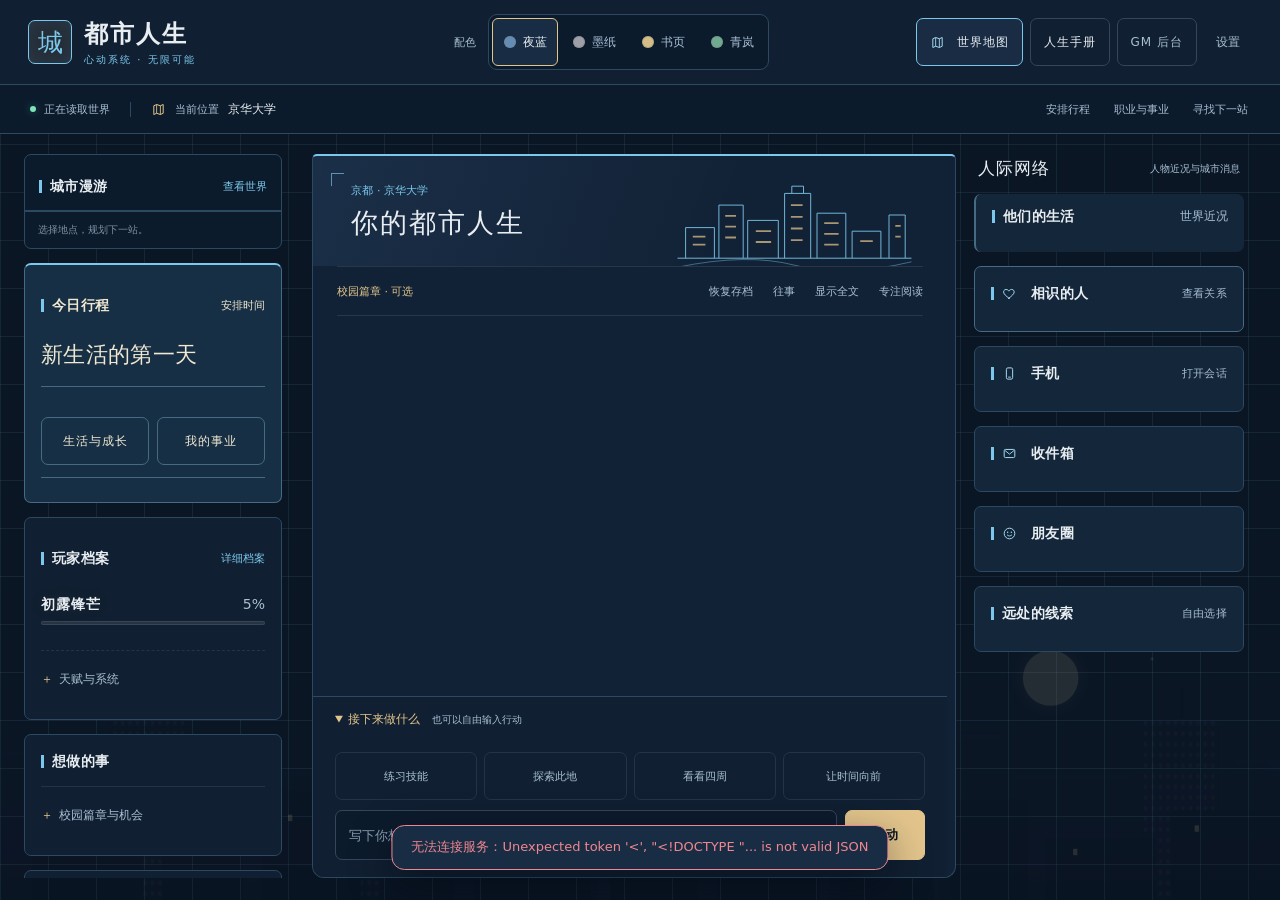
==== commit 9bc1e2ec: "feat: 关系系统去数值化——六维与好感下线，改状态机＋经历制；地图电子化更新 关系（本轮主交付）： - 删除关系六维与好感数值条，关系由「结识状态＋协商关系状态机   （朋友/暧昧/恋人/异地/分" ====
--- a/static/index.html
+++ b/static/index.html
@@ -4,8 +4,9 @@
 <meta charset="UTF-8">
 <meta name="viewport" content="width=device-width, initial-scale=1.0">
 <title>双界录 · 都市心动</title>
-<link rel="stylesheet" href="/static/style.css?v=20261022-narrative1">
+<link rel="stylesheet" href="/static/style.css?v=20261023-atlas1">
 <link rel="stylesheet" href="/static/atlas.css?v=20261022-system3">
+<link rel="stylesheet" href="/static/atlas-modern.css?v=20261023-atlas1">
 </head>
 <body class="travel-workspace" data-theme="night" data-mobile="story">
 
@@ -95,7 +96,6 @@
     <a id="btn-gm" class="btn btn-ghost" href="/gm" target="_blank" rel="noopener" title="打开 GM 主持工具"><span class="desktop-label">GM 后台</span><span class="compact-label">GM</span></a>
     <details class="preferences"><summary aria-label="阅读与界面设置">设置</summary><div class="preferences-body">
       <div class="preferences-title">阅读设置</div>
-      <label class="toggle"><input type="checkbox" id="chk-affinity"><span>显示关系数值</span></label>
       <label class="toggle"><input type="checkbox" id="chk-typing" checked>逐字显示正文</label>
       <button id="btn-new" class="btn btn-ghost">开启新人生</button>
     </div></details>
@@ -155,6 +155,7 @@
   <div class="map-modal-box">
     <div class="map-modal-head"><div><h2>世界旅行地图</h2><div id="map-now-big" class="map-now"></div></div><button id="map-modal-close" class="tab-close" aria-label="关闭地图">✕</button></div>
     <div class="atlas-toolbar"><label class="atlas-search">搜索地点<input id="map-search" type="search" maxlength="60" placeholder="地点、城市或关键词"></label><label>国家<select id="map-country-select" aria-label="选择国家"></select></label><label>城市<select id="map-city-select" aria-label="选择城市"></select></label><label>类型<select id="map-type-select" aria-label="地点类型"><option value="">全部类型</option></select></label></div>
+    <div id="map-type-filters" class="map-type-filters" role="group" aria-label="按地点类型筛选"></div>
     <div id="map-crumbs" class="map-crumbs"></div>
     <div class="atlas-layout"><div class="atlas-geography"><div id="map-canvas-big" class="map-canvas map-canvas-big"></div><div class="atlas-directory"><p id="map-results" class="dim small" role="status" aria-live="polite"></p><div id="map-place-list" class="map-place-list"></div></div></div><aside id="map-detail" class="map-detail"><p class="dim">选择地图或列表中的地点，查看活动、旅程与路费。</p></aside></div>
   </div>
@@ -310,7 +311,9 @@
       <button id="chat-close" class="tab-close" aria-label="关闭">✕</button>
     </div>
     <div id="chat-body" class="chat-body"></div>
+    <div id="sticker-panel" class="sticker-panel" style="display:none"></div>
     <div class="chat-input-row">
+      <button id="sticker-btn" class="btn btn-ghost" aria-label="表情包" title="表情包">😊</button>
       <input id="chat-input" type="text" maxlength="200" placeholder="输入消息……">
       <button id="chat-send" class="btn btn-accent">发送</button>
     </div>
@@ -350,7 +353,7 @@
 <div id="toast" class="toast" hidden></div>
 
 <script src="/static/theme.js?v=20261022-system3"></script>
-<script src="/static/atlas.js?v=20261022-system4"></script>
-<script src="/static/app.js?v=20261022-narrative1"></script>
+<script src="/static/atlas.js?v=20261023-atlas1"></script>
+<script src="/static/app.js?v=20261023-atlas1"></script>
 </body>
 </html>
--- a/static/style.css
+++ b/static/style.css
@@ -1693,6 +1693,11 @@
 .map-modal-head h2 { font-family:"STZhongsong","SimSun",serif; font-size:25px; font-weight:500; letter-spacing:1px; margin-bottom:10px; }
 .map-modal-head .map-now { border:0; padding:0; background:none; color:var(--dim); }
 .atlas-toolbar { display:grid; grid-template-columns:minmax(190px,2fr) repeat(3,minmax(100px,1fr)); gap:12px; padding-bottom:12px; border-bottom:1px solid var(--line); }
+.map-type-filters { display:flex; flex-wrap:wrap; gap:7px; padding:10px 0; flex:none; }
+.map-type-chip { display:inline-flex; align-items:center; justify-content:center; gap:8px; min-height:44px; padding:6px 12px; border:1px solid var(--line); border-radius:6px; background:var(--glass-bg); color:var(--dim); font:inherit; font-size:12px; cursor:pointer; }
+.map-type-chip:hover { border-color:var(--gold); color:var(--text); }
+.map-type-chip[aria-pressed="true"] { color:var(--text); border-color:var(--gold); background:var(--tintG-bg); }
+.map-type-count { font-size:11px; font-variant-numeric:tabular-nums; opacity:.8; }
 .map-crumbs { flex:none; display:flex; align-items:center; gap:10px; min-height:56px; margin:2px 0; }
 .crumb { display:inline-flex; align-items:center; padding:6px 8px; color:var(--dim); border:0; background:none; font-size:13px; border-radius:6px; }
 .crumb.active { color:var(--gold); background:var(--tintG-bg); }
@@ -2203,3 +2208,16 @@
   .travel-workspace .choices { grid-template-columns:none; grid-auto-flow:column; grid-auto-columns:minmax(230px,82%); overflow-x:auto; padding-bottom:5px; scroll-snap-type:x proximity; }
   .travel-workspace .choice-btn { scroll-snap-align:start; }
 }
+
+/* 聊天媒体：表情包与视频 */
+.chat-sticker { display: block; width: 96px; height: 96px; border-radius: 12px;
+  margin-top: 6px; background: rgba(255,255,255,.9); object-fit: cover; }
+.bub-sticker { background: transparent !important; box-shadow: none !important; padding: 0 !important; }
+.bub-sticker .chat-sticker { margin-top: 0; }
+.sticker-panel { display: none; flex-wrap: wrap; gap: 8px; padding: 10px;
+  border-top: 1px solid rgba(255,255,255,.12); max-height: 180px; overflow-y: auto; }
+.sticker-opt { width: 64px; height: 64px; border-radius: 10px; cursor: pointer;
+  background: rgba(255,255,255,.9); object-fit: cover; transition: transform .12s; }
+.sticker-opt:hover { transform: scale(1.12); }
+#sticker-btn { padding: 6px 10px; font-size: 18px; line-height: 1; }
+.chat-body video.chat-photo { background: #000; }
--- a/static/atlas-modern.css
+++ b/static/atlas-modern.css
@@ -0,0 +1,131 @@
+/* Electronic cartography for the game's fictional geography. */
+body .ca-map.ca-electronic {
+  --ca-sea:#b7d8e9; --ca-sea-line:#a5c8d9; --ca-land:#f1f3ed;
+  --ca-land-light:#f6f7f3; --ca-highland:#e0e5d4; --ca-coast:#92b5bb;
+  --ca-ink:#344854; --ca-ink-soft:#70818a; --ca-river:#a5cee4;
+  --ca-river-edge:#e0edf2; --ca-paper:#fff; --ca-road:#fffdf4;
+  --ca-road-edge:#d2ceb7; --ca-park:#d3e8c9; --ca-block:#e8e9e4;
+  --ca-block-edge:#d8dcd4; --ca-current:#2374bc; --ca-current-soft:#e5f1fc;
+  --ca-rail:#8b959e;
+  background:var(--ca-sea); border:1px solid #c9d3d7; border-radius:8px;
+  box-shadow:none; color:#344854; font-family:"Microsoft YaHei",system-ui,sans-serif;
+}
+.ca-map.ca-electronic svg.cartography { background:var(--ca-sea); }
+.ca-map.ca-electronic .ca-grid-line { opacity:.18; stroke:#8eb7c9; stroke-width:.5; }
+.ca-map.ca-electronic .ca-land { stroke-width:.9; fill:var(--ca-land); stroke:var(--ca-coast); }
+.ca-map.ca-electronic .ca-terrain-band { fill:#e2e8d6; stroke:none; opacity:.8; }
+.ca-map.ca-electronic .ca-forest-area { fill:#dce8d1; stroke:none; }
+.ca-map.ca-electronic .ca-admin-border { fill:none; stroke:#abb5ae; stroke-width:.9; stroke-dasharray:3 2; opacity:.8; }
+.ca-map.ca-electronic .ca-world-river { fill:none; stroke:#b7d7e3; stroke-width:1.5; }
+.ca-map.ca-electronic .ca-flight { fill:none; stroke:#5a95ba; stroke-width:1; stroke-dasharray:4 4; opacity:.48; }
+.ca-map.ca-electronic .ca-water-labels { fill:#5e96b2; stroke:none; font:14px "Microsoft YaHei",sans-serif; letter-spacing:3px; opacity:.9; }
+.ca-map.ca-electronic .ca-water-small { font-size:11px; }
+.ca-map.ca-electronic .ca-region-labels { fill:#7d8c7d; font:12px "Microsoft YaHei",sans-serif; letter-spacing:2px; opacity:.85; }
+.ca-map.ca-electronic .ca-country-halo { fill:#fff; stroke:#7d969f; stroke-width:1.5; }
+.ca-map.ca-electronic .ca-country-center { fill:#668390; }
+.ca-map.ca-electronic .ca-country-title { fill:#3c5660; font:600 19px "Microsoft YaHei",sans-serif; stroke:var(--ca-land); stroke-width:4px; letter-spacing:1px; }
+.ca-map.ca-electronic .ca-country-subtitle { fill:#71848b; font:11px "Microsoft YaHei",sans-serif; stroke:var(--ca-land); stroke-width:3px; }
+.ca-map.ca-electronic .ca-country-pin.current .ca-country-title { fill:var(--ca-current); }
+.ca-map.ca-electronic .ca-country-pin.current .ca-country-center { fill:var(--ca-current); }
+.ca-map.ca-electronic .ca-country-pin.current .ca-country-halo { stroke:var(--ca-current); fill:#fff; }
+.ca-map.ca-electronic .ca-road-edge { stroke:#d0c69d; stroke-width:6; }
+.ca-map.ca-electronic .ca-highway { stroke:#fff2b7; stroke-width:3.8; }
+.ca-map.ca-electronic .ca-country-rail { fill:none; stroke:#a5a9a7; stroke-width:1.1; stroke-dasharray:4 2; }
+.ca-map.ca-electronic .ca-river { stroke:#a5cde1; stroke-width:3; fill:none; }
+.ca-map.ca-electronic .ca-river-tributary { fill:none; stroke:#b0d5e5; stroke-width:1.4; }
+.ca-map.ca-electronic .ca-road-shield rect { fill:#73957b; stroke:#fff; stroke-width:.8; }
+.ca-map.ca-electronic .ca-road-shield text { fill:#fff; stroke:none; font:9px system-ui,sans-serif; letter-spacing:0; }
+.ca-map.ca-electronic .ca-city-marker { fill:#fff; stroke:#7f929a; stroke-width:2; }
+.ca-map.ca-electronic .ca-city-marker-center { fill:#5f7680; }
+.ca-map.ca-electronic .ca-city-title { fill:#3e545f; stroke:var(--ca-land); stroke-width:4px; paint-order:stroke; font:600 16px "Microsoft YaHei",sans-serif; }
+.ca-map.ca-electronic .ca-city-subtitle { fill:#7b8b91; stroke:var(--ca-land); stroke-width:3px; paint-order:stroke; font:10px "Microsoft YaHei",sans-serif; }
+.ca-map.ca-electronic .ca-city-pin.current .ca-city-marker { stroke:var(--ca-current); fill:#fff; }
+.ca-map.ca-electronic .ca-city-pin.current .ca-city-marker-center { fill:var(--ca-current); }
+.ca-map.ca-electronic .ca-city-ground { fill:#f3f4f0; }
+.ca-map.ca-electronic .ca-use-residential { fill:#eaece5; stroke:#e1e4dc; stroke-width:.6; }
+.ca-map.ca-electronic .ca-use-business { fill:#e8e9ef; stroke:#dadde7; stroke-width:.6; }
+.ca-map.ca-electronic .ca-use-civic { fill:#e3eadd; stroke:#d4e0cd; stroke-width:.6; }
+.ca-map.ca-electronic .ca-use-park,.ca-map.ca-electronic .ca-park-footprint { fill:#cee5bf; stroke:#bed6af; stroke-width:.8; }
+.ca-map.ca-electronic .ca-campus-footprint { fill:#e4eddc; stroke:#cddac4; stroke-width:.7; }
+.ca-map.ca-electronic .ca-building { fill:#dedfd8; stroke:#cdd2c8; stroke-width:.55; }
+.ca-map.ca-electronic .ca-local-road-edge { fill:none; stroke:#e0e2da; stroke-width:8; }
+.ca-map.ca-electronic .ca-local-road { fill:none; stroke:#fff; stroke-width:6; }
+.ca-map.ca-electronic .ca-arterial-edge { fill:none; stroke:#d8d0a8; stroke-width:13; }
+.ca-map.ca-electronic .ca-arterial { fill:none; stroke:#fff6cf; stroke-width:10; }
+.ca-map.ca-electronic .ca-express-edge { fill:none; stroke:#d8bb81; stroke-width:10; }
+.ca-map.ca-electronic .ca-express { fill:none; stroke:#ffe4a2; stroke-width:7; }
+.ca-map.ca-electronic .ca-neighborhood-border { fill:none; stroke:#bec8bd; stroke-width:1; stroke-dasharray:3 2; }
+.ca-map.ca-electronic .ca-city-water { fill:#acd2e7; stroke:#99c3da; stroke-width:1; }
+.ca-map.ca-electronic .ca-coastal-water { fill:#b7d8e9; stroke:#9fc7da; stroke-width:1; }
+.ca-map.ca-electronic .ca-bridge-edge { stroke:#c6c8bc; stroke-width:9; }
+.ca-map.ca-electronic .ca-bridge { stroke:#fff; stroke-width:6; }
+.ca-map.ca-electronic .ca-bridge-major { stroke:#fff6cf; stroke-width:10; }
+.ca-map.ca-electronic .ca-city-rail-edge { stroke:#fff; stroke-width:4; }
+.ca-map.ca-electronic .ca-city-rail { stroke:#9ca4a9; stroke-width:1.5; stroke-dasharray:3 3; }
+.ca-map.ca-electronic .ca-transit-casing { fill:none; stroke:#fff; stroke-width:4; }
+.ca-map.ca-electronic .ca-transit-line { fill:none; stroke:#a9a0c6; stroke-width:2; }
+.ca-map.ca-electronic .ca-transit-station circle { fill:#fff; stroke:#a197bd; stroke-width:1.5; }
+.ca-map.ca-electronic .ca-transit-station text { fill:#9288aa; stroke:#fff; stroke-width:2.5; paint-order:stroke; font:9px "Microsoft YaHei",sans-serif; }
+.ca-map.ca-electronic .ca-district-labels { fill:#a0aaa2; font:16px "Microsoft YaHei",sans-serif; text-anchor:middle; letter-spacing:3px; }
+.ca-map.ca-electronic .ca-street-labels { fill:#92978c; stroke:#fff; stroke-width:2.7; paint-order:stroke; font:9px "Microsoft YaHei",sans-serif; letter-spacing:.7px; opacity:1; }
+.ca-map.ca-electronic .ca-river-name { fill:#6b9eb9; font:10px "Microsoft YaHei",sans-serif; letter-spacing:4px; }
+.ca-map.ca-electronic .ca-label-paper { fill:#fff; fill-opacity:.83; stroke:none; }
+.ca-map.ca-electronic .ca-place-label text { fill:#445863; font:500 14px "Microsoft YaHei",sans-serif; }
+.ca-map.ca-electronic .ca-place-symbol-bg { fill:#fff; stroke:#a7b8bf; stroke-width:1; }
+.ca-map.ca-electronic .ca-place-symbol { stroke:#71868f; stroke-width:1.5; }
+.ca-map.ca-electronic .ca-type-campus .ca-place-symbol { stroke:#6c9785; }
+.ca-map.ca-electronic .ca-type-culture .ca-place-symbol { stroke:#aa886b; }
+.ca-map.ca-electronic .ca-type-leisure .ca-place-symbol { stroke:#a88fbd; }
+.ca-map.ca-electronic .ca-type-nature .ca-place-symbol { stroke:#77a471; }
+.ca-map.ca-electronic .ca-type-transport .ca-place-symbol { stroke:#6b9ebc; }
+.ca-map.ca-electronic .ca-current-ring { stroke:#4d92cd; stroke-width:5; stroke-dasharray:none; opacity:.14; }
+.ca-map.ca-electronic .ca-place-pin.current .ca-place-symbol-bg { fill:#2b7cc0; stroke:#fff; stroke-width:2; }
+.ca-map.ca-electronic .ca-place-pin.current .ca-place-symbol { stroke:#fff; }
+.ca-map.ca-electronic .ca-place-pin.current .ca-place-label text { fill:#2169a3; font-weight:600; }
+.ca-map.ca-electronic .ca-place-pin.selected .ca-place-symbol-bg { stroke:#2b7cc0; stroke-width:2.5; fill:#eef7ff; }
+.ca-map.ca-electronic .ca-place-pin.selected .ca-label-paper { stroke:#6ca3cd; stroke-width:1; fill:#fff; }
+.ca-map.ca-electronic .ca-place-pin:is(:hover,:focus-visible) .ca-place-symbol-bg { stroke:#2b7cc0; stroke-width:2.5; }
+.ca-map.ca-electronic .ca-place-pin:focus-visible .ca-label-paper { stroke:#2b7cc0; stroke-width:2; }
+.ca-map.ca-electronic .ca-mini-label { fill:#2169a3; stroke:#fff; font:600 22px "Microsoft YaHei",sans-serif; stroke-width:6px; }
+.ca-map.ca-electronic .ca-selected-route-line { stroke:#4f8bc6; stroke-width:3; stroke-dasharray:5 5; }
+.ca-map.ca-electronic .ca-selected-route-edge { stroke:#fff; stroke-width:6; }
+.ca-map.ca-electronic .ca-map-heading { position:absolute; z-index:2; inset:14px auto auto 16px; display:grid; gap:4px; max-width:calc(100% - 100px); padding:10px 13px; background:#ffffffed; border:1px solid #dce4e7; border-radius:6px; box-shadow:0 2px 7px #223e4e0c; pointer-events:none; }
+.ca-map.ca-electronic .ca-map-heading b { color:#344854; font-size:16px; font-weight:600; letter-spacing:.3px; }
+.ca-map.ca-electronic .ca-map-heading span { color:#7c8c94; font-size:11px; }
+.ca-map.ca-electronic .ca-north { position:absolute; top:15px; right:16px; display:grid; justify-items:center; color:#576e78; font:600 11px system-ui,sans-serif; pointer-events:none; }
+.ca-map.ca-electronic .ca-north svg { display:block; min-width:0; min-height:0; width:22px; height:28px; max-width:22px; max-height:28px; background:transparent; fill:#fff; stroke:#658391; stroke-width:1.3; }
+.ca-map.ca-electronic .ca-map-legend { position:absolute; bottom:47px; left:14px; display:flex; flex-wrap:wrap; gap:12px; padding:6px 9px; border-radius:4px; background:#ffffffeb; font:10px "Microsoft YaHei",sans-serif; color:#7b8c93; pointer-events:none; }
+.ca-map.ca-electronic .ca-map-legend span { display:flex; gap:5px; align-items:center; }
+.ca-map.ca-electronic .ca-map-legend i { display:inline-block; width:15px; height:3px; background:#f2cf8a; }
+.ca-map.ca-electronic .ca-map-legend .ca-legend-transit { background:#a9a0c6; height:2px; }
+.ca-map.ca-electronic .ca-map-legend .ca-legend-park { background:#cee5bf; height:8px; }
+.ca-map.ca-electronic .ca-map-legend .ca-legend-water { background:#acd2e7; height:8px; }
+.ca-map.ca-electronic .ca-map-caption { bottom:14px; left:14px; padding:5px 8px; box-shadow:none; background:#ffffffed; color:#829198; font-size:10px; }
+.ca-map.ca-electronic .ca-map-controls { right:12px; bottom:12px; border-color:#ccd8df; background:#fff; border-radius:6px; box-shadow:0 2px 10px #34566714; }
+.ca-map.ca-electronic .ca-map-controls button,.ca-map.ca-electronic .ca-pan-menu summary { color:#456273; }
+.ca-map.ca-electronic .ca-map-controls [data-map-action="reset"] { border-color:#e1e8eb; }
+.ca-map.ca-electronic .ca-pan-menu > div { background:#fff; border-color:#ccd8df; }
+.ca-map.ca-electronic .ca-map-controls button:is(:hover,:focus-visible),.ca-map.ca-electronic .ca-pan-menu summary:is(:hover,:focus-visible) { background:#edf4f8; outline-color:#5186ae; }
+/* Keep the overview readable; supporting road and station names appear on zoom. */
+.ca-map.ca-electronic svg[data-ca-zoom="1"] .ca-street-labels,
+.ca-map.ca-electronic svg[data-ca-zoom="1"] .ca-transit-station text,
+.ca-map.ca-electronic svg[data-ca-zoom="1.4"] .ca-street-labels,
+.ca-map.ca-electronic svg[data-ca-zoom="1.4"] .ca-transit-station text { opacity:0; }
+@media(max-width:760px) {
+  .ca-map.ca-electronic .ca-map-controls { display:grid; grid-template-columns:44px 44px; gap:0; right:10px; bottom:10px; padding:2px; }
+  .ca-map.ca-electronic .ca-map-controls [data-map-action="reset"] { min-width:44px; border:0; border-top:1px solid #e1e8eb; }
+  .ca-map.ca-electronic .ca-pan-menu > summary { border-top:1px solid #e1e8eb; border-radius:0; }
+  .ca-map.ca-electronic .ca-pan-menu > div { bottom:52px; }
+}
+@media(max-width:640px) {
+  .ca-map.ca-electronic .ca-map-heading { top:10px; left:10px; padding:7px 10px; }
+  .ca-map.ca-electronic .ca-map-heading b { font-size:14px; }
+  .ca-map.ca-electronic .ca-map-heading span { font-size:10px; }
+  .ca-map.ca-electronic .ca-map-legend { display:none; }
+  .ca-map.ca-electronic .ca-map-caption { bottom:70px; left:10px; max-width:calc(100% - 20px); font-size:9px; }
+  .ca-map.ca-electronic .ca-north { top:12px; right:12px; }
+  .ca-map.ca-electronic .ca-country-title { font-size:22px; }
+}
+@media(prefers-reduced-motion:reduce) {
+  .ca-map.ca-electronic * { transition:none!important; animation:none!important; }
+}
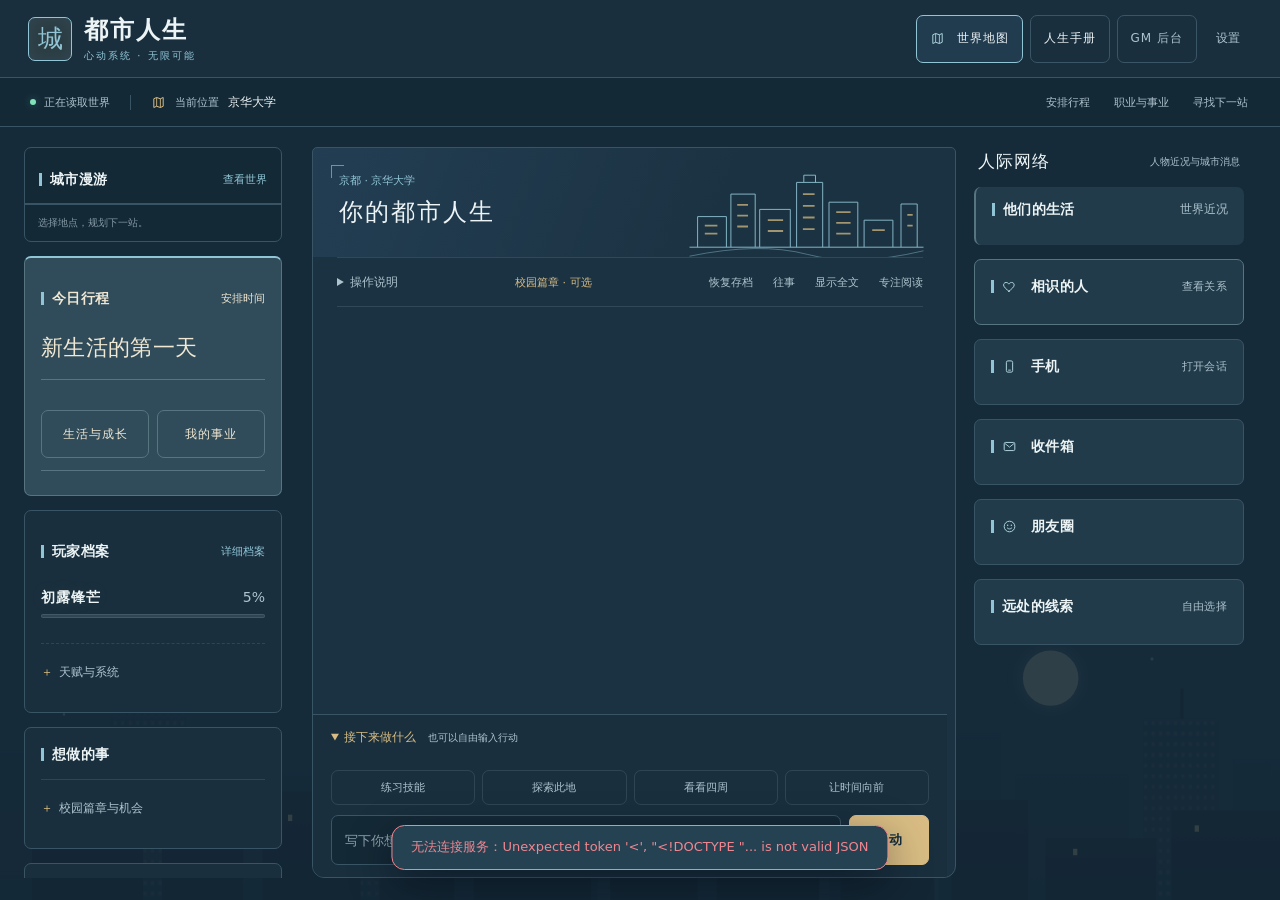
==== commit d3e372f5: "feat: 约会按钮下线；入库确立简化与媒体语义选材更新 - 人物详情「邀请约会」按钮移除，邀约由对话文本表达；   引擎【约会】通道与剧情接受度结算保留 - 入库用户更新：确立恋人只看彼此心动（好感" ====
--- a/static/index.html
+++ b/static/index.html
@@ -4,9 +4,10 @@
 <meta charset="UTF-8">
 <meta name="viewport" content="width=device-width, initial-scale=1.0">
 <title>双界录 · 都市心动</title>
-<link rel="stylesheet" href="/static/style.css?v=20261023-atlas1">
+<link rel="stylesheet" href="/static/style.css?v=20261023-city3">
 <link rel="stylesheet" href="/static/atlas.css?v=20261022-system3">
-<link rel="stylesheet" href="/static/atlas-modern.css?v=20261023-atlas1">
+<link rel="stylesheet" href="/static/atlas-modern.css?v=20261023-city3">
+<link rel="stylesheet" href="/static/refinements.css?v=20261023-city3">
 </head>
 <body class="travel-workspace" data-theme="night" data-mobile="story">
 
@@ -81,22 +82,23 @@
 
 <header class="topbar">
   <div class="brand"><span class="brand-mark" aria-hidden="true">城</span><div><span class="brand-name">都市人生</span><span class="brand-sub">心动系统 · 无限可能</span></div><span id="demo-badge" class="badge-demo" hidden title="当前使用内置剧情；自由叙事需配置模型。">演示模式</span></div>
-  <div class="theme-picker" role="group" aria-label="界面配色">
-    <span class="theme-picker-label">配色</span>
-    <div class="theme-dots">
-      <button type="button" class="theme-dot" data-theme="night" data-theme-choice="night" style="--c:#648db5" title="夜蓝" aria-label="夜蓝主题" aria-pressed="true"><span>夜蓝</span></button>
-      <button type="button" class="theme-dot" data-theme="ink" data-theme-choice="ink" style="--c:#9e9fa8" title="墨纸" aria-label="墨纸主题" aria-pressed="false"><span>墨纸</span></button>
-      <button type="button" class="theme-dot" data-theme="parchment" data-theme-choice="parchment" style="--c:#d4bd86" title="书页" aria-label="书页主题" aria-pressed="false"><span>书页</span></button>
-      <button type="button" class="theme-dot" data-theme="qinglan" data-theme-choice="qinglan" style="--c:#6faa91" title="青岚" aria-label="青岚主题" aria-pressed="false"><span>青岚</span></button>
-    </div>
-  </div>
   <div class="top-actions">
     <button id="btn-atlas" class="btn btn-ghost"><svg class="ci" aria-hidden="true"><use href="#ic-map"/></svg><span class="desktop-label">世界地图</span><span class="compact-label">地图</span></button>
     <button id="btn-sys" class="btn btn-ghost" title="状态、事业、背包与系统商城"><span class="desktop-label">人生手册</span><span class="compact-label">手册</span></button>
     <a id="btn-gm" class="btn btn-ghost" href="/gm" target="_blank" rel="noopener" title="打开 GM 主持工具"><span class="desktop-label">GM 后台</span><span class="compact-label">GM</span></a>
     <details class="preferences"><summary aria-label="阅读与界面设置">设置</summary><div class="preferences-body">
+  <div class="theme-picker" role="group" aria-label="界面配色">
+    <span class="preferences-title">界面配色</span>
+    <div class="theme-dots">
+      <button type="button" class="theme-dot" data-theme="night" data-theme-choice="night" style="--c:#91c5d5" title="深海蓝" aria-label="深海蓝主题" aria-pressed="true"><span>深海蓝</span></button>
+      <button type="button" class="theme-dot" data-theme="ink" data-theme-choice="ink" style="--c:#bcacd8" title="暮紫" aria-label="暮紫主题" aria-pressed="false"><span>暮紫</span></button>
+      <button type="button" class="theme-dot" data-theme="parchment" data-theme-choice="parchment" style="--c:#7198ac" title="云白" aria-label="云白主题" aria-pressed="false"><span>云白</span></button>
+      <button type="button" class="theme-dot" data-theme="qinglan" data-theme-choice="qinglan" style="--c:#9dc6ad" title="松青" aria-label="松青主题" aria-pressed="false"><span>松青</span></button>
+    </div>
+  </div>
       <div class="preferences-title">阅读设置</div>
       <label class="toggle"><input type="checkbox" id="chk-typing" checked>逐字显示正文</label>
+      <button type="button" id="btn-media-refresh" class="btn btn-ghost">刷新本地素材</button>
       <button id="btn-new" class="btn btn-ghost">开启新人生</button>
     </div></details>
   </div>
@@ -133,12 +135,12 @@
   </aside>
   <section class="panel panel-center" aria-label="故事与行动">
     <div class="chapter-head"><div class="chapter-title"><p id="reader-location" class="reader-location">京都 · 京华大学</p><h1>你的都市人生</h1><span id="reader-turn" class="dim small"></span></div><svg class="chapter-illustration" viewBox="0 0 260 100" aria-hidden="true"><path d="M0 88H260M9 88V54H41V88M46 88V29H73V88M78 88V46H112V88M119 88V16H148V88M155 88V38H187V88M194 88V58H226V88M235 88V40H253V88M127 16V8H140V16"/><path class="chapter-windows" d="M17 64H31M17 73H31M53 41H65M53 53H65M53 65H65M87 58H104M87 70H104M126 29H139M126 42H139M126 55H139M126 68H139M163 49H179M163 61H179M163 73H179M203 69H217M242 52H248M242 64H248"/><path class="chapter-horizon" d="M0 98Q78 82 131 96T260 92"/></svg></div>
-    <div class="reading-tools"><button id="btn-main-quest" class="chip">校园篇章 · 可选</button><button id="btn-backups" class="chip">恢复存档</button><button id="btn-history" class="chip">往事</button><button id="btn-reveal" class="chip">显示全文</button><button id="btn-reading-focus" class="chip" aria-pressed="false">专注阅读</button></div>
+    <div class="reading-tools"><details class="play-help"><summary>操作说明</summary><div><p>阅读正文后，选择一句行动，或输入你想做的事。行动会推进剧情与游戏时间。</p><p><b>校园篇章</b>：查看可选故事任务；<b>恢复存档</b>：选择旧恢复点，会回退进度；<b>往事</b>：只读回看；<b>显示全文</b>：跳过逐字显示；<b>专注阅读</b>：收起侧栏和操作区，再次点击恢复。</p><p><b>练习技能</b>：打开练习安排，选择技能和天数后确认；<b>探索此地</b>：寻找附近地点与线索；<b>看看四周</b>：观察眼前场景；<b>让时间向前</b>：选择学习、工作、休息等安排及天数，确认后推进。</p><p>上方活动属于可选支线。下方剧情选项决定眼前行动，任选其一即可。</p></div></details><button id="btn-main-quest" class="chip">校园篇章 · 可选</button><button id="btn-backups" class="chip" title="选择旧恢复点并回退进度">恢复存档</button><button id="btn-history" class="chip" title="只读回看已发生的正文">往事</button><button id="btn-reveal" class="chip" title="立即显示当前段落，跳过逐字效果">显示全文</button><button id="btn-reading-focus" class="chip" aria-pressed="false" title="收起侧栏与行动区，再次点击恢复">专注阅读</button></div>
     <div id="event-banner" class="event-banner" hidden></div>
     <div id="story-flow" role="region" aria-label="剧情正文" tabindex="0"></div>
     <div class="action-zone"><p id="busy-hint" role="status" aria-live="polite" hidden>正在续写这段生活，请稍候……</p>
       <details class="choice-panel" open><summary>接下来做什么 <span class="dim small">也可以自由输入行动</span></summary><div id="choices" class="choices"></div></details>
-      <div class="quick-row"><button class="chip" data-qa="cultivate">练习技能</button><button class="chip" data-qa="explore">探索此地</button><button class="chip" data-qa="look">看看四周</button><button class="chip" data-open-time>让时间向前</button></div>
+      <div class="quick-row"><button class="chip" data-qa="cultivate" title="打开练习安排，选择技能和天数后确认">练习技能</button><button class="chip" data-qa="explore" title="寻找附近地点与线索，会推进剧情">探索此地</button><button class="chip" data-qa="look" title="观察当前场景，会推进剧情">看看四周</button><button class="chip" data-open-time title="打开安排面板，确认活动和天数后推进时间">让时间向前</button></div>
       <label class="sr-only" for="free-input">自由行动</label><div class="input-row"><input id="free-input" type="text" maxlength="500" placeholder="写下你想做的事……"><button id="btn-act" class="btn btn-accent">行动</button></div>
     </div>
   </section>
@@ -155,7 +157,6 @@
   <div class="map-modal-box">
     <div class="map-modal-head"><div><h2>世界旅行地图</h2><div id="map-now-big" class="map-now"></div></div><button id="map-modal-close" class="tab-close" aria-label="关闭地图">✕</button></div>
     <div class="atlas-toolbar"><label class="atlas-search">搜索地点<input id="map-search" type="search" maxlength="60" placeholder="地点、城市或关键词"></label><label>国家<select id="map-country-select" aria-label="选择国家"></select></label><label>城市<select id="map-city-select" aria-label="选择城市"></select></label><label>类型<select id="map-type-select" aria-label="地点类型"><option value="">全部类型</option></select></label></div>
-    <div id="map-type-filters" class="map-type-filters" role="group" aria-label="按地点类型筛选"></div>
     <div id="map-crumbs" class="map-crumbs"></div>
     <div class="atlas-layout"><div class="atlas-geography"><div id="map-canvas-big" class="map-canvas map-canvas-big"></div><div class="atlas-directory"><p id="map-results" class="dim small" role="status" aria-live="polite"></p><div id="map-place-list" class="map-place-list"></div></div></div><aside id="map-detail" class="map-detail"><p class="dim">选择地图或列表中的地点，查看活动、旅程与路费。</p></aside></div>
   </div>
@@ -353,7 +354,7 @@
 <div id="toast" class="toast" hidden></div>
 
 <script src="/static/theme.js?v=20261022-system3"></script>
-<script src="/static/atlas.js?v=20261023-atlas1"></script>
-<script src="/static/app.js?v=20261023-atlas1"></script>
+<script src="/static/atlas.js?v=20261023-city3"></script>
+<script src="/static/app.js?v=20261023-city3"></script>
 </body>
 </html>
--- a/static/refinements.css
+++ b/static/refinements.css
@@ -0,0 +1,154 @@
+/* Urban palette, compact travel workspace and persistent message attachments. */
+.travel-workspace[data-theme="night"] {
+  --bg:#162b3a; --reader-bg:#1b3242; --glass-bg:#213b4b; --glass-bg-strong:#254253;
+  --glass-bar:#192f3e; --glass-bd:#3a5666; --desk-edge:#395565; --desk-recess:#142936;
+  --text:#edf4f5; --dim:#adc3cd; --accent:#acd2dc; --urban:#91c5d5; --gold:#d8bc83;
+  --pass-bg:#304b59; --cover-line:#577581; --line:#adc3cd26; --mask:#081723b8;
+}
+.travel-workspace[data-theme="ink"] {
+  --bg:#272536; --reader-bg:#302d41; --glass-bg:#383449; --glass-bg-strong:#403b52;
+  --glass-bar:#2c293c; --glass-bd:#585268; --desk-edge:#585268; --desk-recess:#242233;
+  --text:#f0ecf5; --dim:#c1b8d2; --accent:#d0bee4; --urban:#bcacd8; --gold:#d6bfa0;
+  --pass-bg:#49415b; --cover-line:#7d708d; --line:#c1b8d22c; --mask:#171322b8;
+}
+.travel-workspace[data-theme="parchment"] {
+  --bg:#e8eff1; --reader-bg:#fbfcfc; --glass-bg:#f1f6f7; --glass-bg-strong:#fff;
+  --glass-bar:#f5f8f9; --glass-bd:#bdcdd4; --desk-edge:#bdcdd4; --desk-recess:#e0e9ed;
+  --text:#253e4c; --dim:#536f7c; --accent:#326b83; --urban:#397a96; --gold:#856432;
+  --pass-bg:#d7e5eb; --cover-line:#8faab6; --line:#47697926; --mask:#16364780;
+}
+.travel-workspace[data-theme="qinglan"] {
+  --bg:#20362e; --reader-bg:#283f36; --glass-bg:#2e493e; --glass-bg-strong:#355246;
+  --glass-bar:#253b32; --glass-bd:#526c5d; --desk-edge:#526c5d; --desk-recess:#1c3027;
+  --text:#ecf3ec; --dim:#b7cdbd; --accent:#c0d6bc; --urban:#9dc6ad; --gold:#dbc59a;
+  --pass-bg:#3e5a48; --cover-line:#708d77; --line:#b7cdbd28; --mask:#102219b8;
+}
+.travel-workspace { background-image:none; }
+.travel-workspace .topbar { grid-template-columns:minmax(180px,1fr) auto; min-height:72px; }
+.travel-workspace .preferences-body { width:320px; padding:20px; display:grid; gap:15px; border-radius:12px; }
+.travel-workspace .preferences .theme-picker { display:grid; width:100%; justify-items:stretch; align-items:stretch; gap:10px; margin:0; padding:0; border:0; }
+.travel-workspace .preferences .theme-dots { display:grid; width:100%; grid-template-columns:1fr 1fr; gap:8px; padding:0; border:0; background:none; }
+.travel-workspace .preferences .theme-dot { justify-content:flex-start; width:100%; height:42px; min-height:42px; border:1px solid var(--desk-edge); border-radius:7px; background:var(--desk-recess); color:var(--text); }
+.travel-workspace .preferences .theme-dot.active { border-color:var(--urban); background:var(--tintU-bg); }
+.travel-workspace .preferences .theme-dot span { display:inline; }
+.travel-workspace .preferences-title { margin:0; color:var(--dim); font-size:12px; font-weight:500; }
+.travel-workspace .card,.travel-workspace .panel-center { box-shadow:none; }
+.travel-workspace .panel-center { border-top:1px solid var(--desk-edge); }
+.travel-workspace .chapter-head { min-height:88px; padding:20px 26px 16px; }
+.travel-workspace .chapter-title h1 { font-size:24px; margin:6px 0; }
+.travel-workspace .map-modal { padding:22px; background:var(--mask); }
+.travel-workspace .map-modal-box { width:min(1560px,100%); max-width:1560px; height:min(960px,calc(100dvh - 44px)); max-height:calc(100dvh - 44px); padding:0; gap:0; border:1px solid var(--desk-edge); border-radius:15px; background:var(--glass-bar); overflow:hidden; }
+.travel-workspace .map-modal-head { flex:none; align-items:center; min-height:68px; margin:0; padding:15px 24px 12px; border:0; }
+.travel-workspace .map-modal-head h2 { font-size:21px; line-height:1.3; font-weight:600; letter-spacing:.5px; margin:0 0 5px; }
+.travel-workspace .map-now { font-size:11px; color:var(--dim); }
+.travel-workspace .atlas-toolbar { flex:none; display:grid; grid-template-columns:minmax(220px,2fr) repeat(3,minmax(100px,1fr)); gap:12px; padding:0 24px 12px; margin:0; border:0; }
+.travel-workspace .atlas-toolbar label { display:grid; gap:5px; font-size:11px; color:var(--dim); }
+.travel-workspace .atlas-toolbar input,.travel-workspace .atlas-toolbar select { width:100%; min-width:0; min-height:40px; height:40px; padding:8px 12px; border-radius:7px; font-size:12px; border:1px solid var(--desk-edge); background:var(--desk-recess); color:var(--text); }
+.travel-workspace .map-crumbs { flex:none; min-height:38px; padding:0 24px; margin:0; display:flex; align-items:center; border-top:1px solid var(--line); gap:8px; font-size:12px; }
+.travel-workspace .map-crumbs .crumb { padding:6px 9px; min-height:32px; border-radius:5px; }
+.travel-workspace .atlas-layout { flex:1; min-height:0; display:grid; grid-template-columns:minmax(0,1fr) 292px; gap:0; padding:0; overflow:hidden; border-top:1px solid var(--line); }
+.travel-workspace .atlas-layout:has(.map-detail[data-empty="true"]) { grid-template-columns:minmax(0,1fr); }
+.travel-workspace .atlas-geography { min-width:0; min-height:0; display:grid; grid-template-columns:225px minmax(0,1fr); gap:0; padding:0; }
+.travel-workspace .map-canvas-big { flex:1 1 auto; min-height:250px; border:0; border-radius:0; overflow:hidden; }
+.travel-workspace .map-canvas-big > .ca-map { height:100%; min-height:100%; border:0; border-radius:0; }
+.travel-workspace .map-canvas-big svg.cartography { width:100%; height:100%; min-height:100%; }
+.travel-workspace .atlas-directory { grid-column:1; grid-row:1; max-height:none; padding:14px 18px; margin:0; border:0; border-right:1px solid var(--desk-edge); background:var(--glass-bar); overflow:auto; }
+.travel-workspace .map-canvas-big { grid-column:2; grid-row:1; }
+.travel-workspace #map-results { margin:0 0 8px; font-size:11px; }
+.travel-workspace .map-place-list { display:grid; grid-template-columns:minmax(0,1fr); gap:0; margin:0; max-height:none; overflow:visible; }
+.travel-workspace .place-list-item { border:0; border-bottom:1px solid var(--line); border-radius:0; background:none; padding:10px 0; min-height:53px; }
+.travel-workspace .place-list-item:hover { background:var(--tintU-bg); }
+.travel-workspace .place-list-item b { font-size:12px; }
+.travel-workspace .place-list-item small,.travel-workspace .place-list-item .dim { font-size:10px; }
+.travel-workspace .map-detail { min-width:0; width:auto; padding:20px; margin:0; overflow:auto; border:0; border-left:1px solid var(--desk-edge); border-radius:0; background:var(--reader-bg); }
+.travel-workspace .map-detail[data-empty="true"] { display:none; }
+.ca-map.ca-electronic[data-map-level="city"],.ca-map.ca-electronic[data-map-level="city"] svg.cartography { background:#f0f2ee; }
+.ca-map.ca-electronic .ca-ring-road-edge { stroke:#dcd9c8; stroke-width:8; fill:none; }
+.ca-map.ca-electronic .ca-ring-road { stroke:#fff9e6; stroke-width:5; fill:none; }
+.ca-map.ca-electronic .ca-alley { opacity:.72; }
+.ca-map.ca-electronic .ca-alley .ca-local-road { stroke-width:2.5; }
+.ca-map.ca-electronic .ca-alley .ca-local-road-edge { stroke-width:3.5; }
+.ca-map.ca-electronic .ca-park-path { fill:none; stroke:#f8fbf0; stroke-width:2; }
+.ca-map.ca-electronic .ca-old-street { fill:none; stroke:#fff; stroke-width:3.5; stroke-linejoin:round; }
+.ca-map.ca-electronic .ca-building { fill:#dce0d8; stroke:#cdd3cb; stroke-width:.4; }
+.ca-map.ca-electronic .ca-city-water { fill:#b4d5e2; stroke:#d9e8ea; stroke-width:3; }
+.ca-map.ca-electronic .ca-map-heading { padding:8px 11px; }
+.travel-workspace #event-banner { display:block; padding:12px 15px; margin:10px 18px; max-height:170px; overflow:auto; border:1px solid var(--desk-edge); border-radius:8px; background:var(--tintU-bg); }
+.travel-workspace .ev-summary { display:flex; align-items:baseline; flex-wrap:wrap; gap:5px 14px; }
+.travel-workspace .ev-name { font-size:12px; }
+.travel-workspace .ev-desc { white-space:normal; line-height:1.6; }
+.travel-workspace .ev-opts { display:flex; flex-wrap:wrap; gap:7px; overflow:visible; margin:9px 0 0; }
+.travel-workspace .ev-opt { flex:0 1 auto; min-height:36px; padding:7px 11px; font-size:11px; white-space:normal; }
+.travel-workspace .action-zone { max-height:34%; padding:0 18px 12px; flex-shrink:0; }
+.travel-workspace .choice-btn { min-height:40px; padding:8px 11px; font-size:12px; }
+.travel-workspace .quick-row .chip { min-height:35px; font-size:11px; }
+.travel-workspace .reading-tools { position:relative; align-items:center; flex-wrap:wrap; }
+.travel-workspace .play-help { margin-right:auto; font-size:12px; color:var(--dim); }
+.travel-workspace .play-help summary { cursor:pointer; padding:7px 0; }
+.travel-workspace .play-help > div { position:absolute; z-index:20; top:100%; left:0; width:min(510px,100%); max-height:55vh; overflow:auto; padding:12px 20px; border:1px solid var(--desk-edge); border-radius:9px; background:var(--glass-bg-strong); color:var(--text); box-shadow:0 12px 32px #0003; font-size:12px; line-height:1.9; }
+.chat-row .bub { white-space:normal; }
+.chat-row .bub-me { background:color-mix(in srgb,var(--urban) 64%,#fff); color:#193542; box-shadow:none; }
+.chat-row .bub-me::after { border-left-color:color-mix(in srgb,var(--urban) 64%,#fff); }
+.chat-row .bub-npc { background:var(--glass-bg-strong); color:var(--text); box-shadow:none; }
+.chat-row .bub-npc::before { border-right-color:var(--glass-bg-strong); }
+.chat-row .bub-sticker::before,.chat-row .bub-sticker::after { display:none; }
+.chat-input-row #chat-send { background:var(--urban); color:#193542; }
+.message-text { white-space:pre-wrap; overflow-wrap:anywhere; }
+.message-media { margin:9px 0 0; max-width:100%; }
+.message-media figcaption,.media-status,.media-missing { display:block; margin-top:6px; font-size:11px; line-height:1.6; color:inherit; opacity:.85; overflow-wrap:anywhere; }
+.media-sticker img { max-width:128px; max-height:128px; object-fit:contain; background:transparent; }
+.bub-sticker .media-missing { padding:9px 12px; border-radius:8px; background:var(--glass-bg); color:var(--text); }
+.sticker-tools { display:flex; align-items:center; justify-content:space-between; gap:12px; padding:4px 2px 10px; font-size:12px; }
+.sticker-panel { max-height:min(320px,45dvh); }
+.sticker-tools button { padding:7px 10px; border:1px solid var(--glass-bd); background:var(--glass-bar); color:var(--text); border-radius:6px; cursor:pointer; }
+.sticker-grid { display:grid; grid-template-columns:repeat(auto-fill,minmax(58px,1fr)); gap:7px; max-height:230px; overflow:auto; }
+.sticker-choice { padding:6px; min-height:54px; border:1px solid transparent; background:var(--desk-recess); border-radius:6px; cursor:pointer; }
+.sticker-choice:hover,.sticker-choice:focus-visible { border-color:var(--urban); }
+.sticker-choice .sticker-opt { width:100%; height:54px; object-fit:contain; margin:0; padding:0; }
+body:not(.travel-workspace)[data-theme="night"] { --gm-bg:#162b3a; --gm-rail:#192f3e; --gm-surface:#213b4b; --gm-field:#142936; --gm-text:#edf4f5; --gm-muted:#adc3cd; --gm-line:#395565; --gm-accent:#d8bc83; --gm-blue:#91c5d5; --gm-wash:#304b59; }
+body:not(.travel-workspace)[data-theme="ink"] { --gm-bg:#272536; --gm-rail:#2c293c; --gm-surface:#383449; --gm-field:#242233; --gm-text:#f0ecf5; --gm-muted:#c1b8d2; --gm-line:#585268; --gm-accent:#d6bfa0; --gm-blue:#bcacd8; --gm-wash:#49415b; }
+body:not(.travel-workspace)[data-theme="parchment"] { --gm-bg:#e8eff1; --gm-rail:#e0e9ed; --gm-surface:#fbfcfc; --gm-field:#fff; --gm-text:#253e4c; --gm-muted:#536f7c; --gm-line:#bdcdd4; --gm-accent:#856432; --gm-blue:#397a96; --gm-wash:#d7e5eb; }
+body:not(.travel-workspace)[data-theme="qinglan"] { --gm-bg:#20362e; --gm-rail:#253b32; --gm-surface:#2e493e; --gm-field:#1c3027; --gm-text:#ecf3ec; --gm-muted:#b7cdbd; --gm-line:#526c5d; --gm-accent:#dbc59a; --gm-blue:#9dc6ad; --gm-wash:#3e5a48; }
+.gm-settings { position:relative; }
+.gm-settings > summary { cursor:pointer; min-height:40px; padding:8px 14px; border:1px solid var(--gm-line); border-radius:7px; }
+.gm-settings > div { position:absolute; z-index:30; right:0; top:calc(100% + 10px); min-width:300px; padding:14px; background:var(--gm-surface); border:1px solid var(--gm-line); border-radius:9px; box-shadow:0 12px 32px #0003; }
+.gm-settings .theme-switch { display:grid; grid-template-columns:1fr 1fr; gap:8px; }
+.gm-settings .theme-caption { grid-column:1/-1; margin:0; }
+.gm-settings .theme-switch button { display:flex; align-items:center; justify-content:flex-start; min-width:0; gap:8px; padding:10px; white-space:nowrap; }
+.gm-settings .swatch-night { background:#91c5d5; }.gm-settings .swatch-ink { background:#bcacd8; }.gm-settings .swatch-paper { background:#7198ac; }.gm-settings .swatch-qinglan { background:#9dc6ad; }
+@media(max-width:1000px) {
+  .travel-workspace .map-modal { padding:12px; }
+  .travel-workspace .map-modal-box { height:calc(100dvh - 24px); max-height:calc(100dvh - 24px); }
+  .travel-workspace .atlas-layout { grid-template-columns:minmax(0,1fr) 245px; }
+  .travel-workspace .atlas-geography { grid-template-columns:180px minmax(0,1fr); }
+}
+@media(max-width:760px) {
+  .travel-workspace .topbar { display:flex; min-height:64px; flex-wrap:nowrap; padding:8px 12px; }
+  .travel-workspace .brand { flex:1; min-width:0; }
+  .travel-workspace .brand-name { font-size:18px; }
+  .travel-workspace .brand-sub { font-size:8px; letter-spacing:0; }
+  .travel-workspace .brand-mark { width:32px; height:34px; font-size:20px; }
+  .travel-workspace .top-actions { flex:none; width:auto; gap:3px; }
+  .travel-workspace .top-actions .btn,.travel-workspace .preferences > summary { padding:7px; min-height:40px; font-size:11px; }
+  .travel-workspace .preferences-body { right:0; width:min(320px,calc(100vw - 24px)); }
+  .travel-workspace .map-modal { padding:6px; }
+  .travel-workspace .map-modal-box { max-height:calc(100dvh - 12px); height:calc(100dvh - 12px); border-radius:10px; }
+  .travel-workspace .map-modal-head { padding:12px 14px 9px; min-height:60px; }
+  .travel-workspace .map-modal-head h2 { font-size:18px; }
+  .travel-workspace .atlas-toolbar { grid-template-columns:repeat(3,minmax(0,1fr)); gap:7px; padding:0 14px 10px; }
+  .travel-workspace .atlas-search { grid-column:1/-1; }
+  .travel-workspace .atlas-toolbar input,.travel-workspace .atlas-toolbar select { min-height:38px; height:38px; padding:7px; font-size:11px; }
+  .travel-workspace .map-crumbs { padding:0 14px; }
+  .travel-workspace .atlas-layout,.travel-workspace .atlas-layout:has(.map-detail[data-empty="true"]) { display:flex; flex-direction:column; overflow:auto; }
+  .travel-workspace .atlas-geography { display:flex; flex-direction:column; flex:none; overflow:visible; }
+  .travel-workspace .map-canvas-big { flex:none; height:clamp(300px,51dvh,500px); min-height:300px; }
+  .travel-workspace .atlas-directory { max-height:clamp(150px,calc(100dvh - 550px),330px); padding:10px 14px; border-top:1px solid var(--desk-edge); border-right:0; }
+  .travel-workspace .map-place-list { grid-template-columns:repeat(2,minmax(0,1fr)); gap:0 12px; }
+  .travel-workspace .map-detail { flex:none; order:0; overflow:visible; border-top:1px solid var(--desk-edge); padding:16px; }
+  .travel-workspace .map-detail[data-empty="true"] { display:none; }
+  .travel-workspace .action-zone { max-height:42%; padding:0 12px 10px; }
+  .travel-workspace .reading-tools { gap:4px; }
+  .travel-workspace .reading-tools .chip { min-height:34px; font-size:10px; padding:6px; }
+  .travel-workspace #event-banner { margin:8px 12px; max-height:130px; }
+}
+@media(prefers-reduced-motion:reduce) { .travel-workspace * { scroll-behavior:auto; } }
